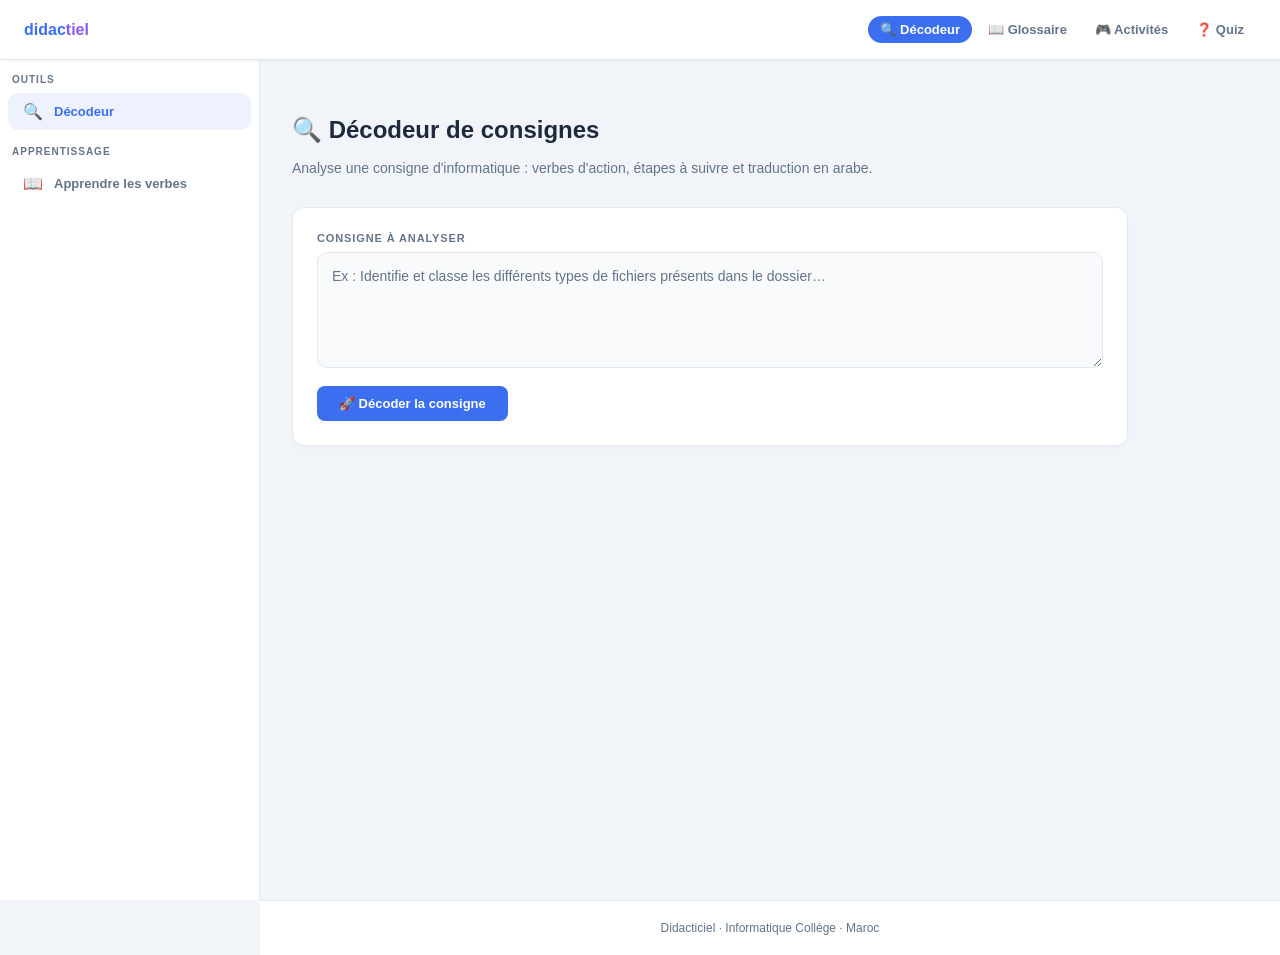
==== index.html @ 086b9a83 "fix" ====
<!DOCTYPE html>
<html lang="fr">
<head>
  <meta charset="UTF-8">
  <meta name="viewport" content="width=device-width, initial-scale=1.0">
  <title>Décodeur de consignes</title>
  <style>
    /* ── Variables & Reset ── */
    :root {
      --sidebar-w: 260px;
      --topbar-h: 60px;
      --surface: #ffffff;
      --surface2: #f8fafc;
      --border: #e2e8f0;
      --text: #1e293b;
      --muted: #64748b;
      --accent: #3b6ff0;
      --accent-light: #eef2ff;
      --accent-dark: #1d4ed8;
      --radius: 12px;
      --font: -apple-system, BlinkMacSystemFont, "Segoe UI", Roboto, Helvetica, Arial, sans-serif;
      --accent2: #8b5cf6;
      --font-ar: 'Segoe UI', Tahoma, Geneva, Verdana, sans-serif;
    }

    * { box-sizing: border-box; }
    
    body {
      margin: 0;
      font-family: var(--font);
      background-color: #f1f5f9;
      color: var(--text);
      overflow-x: hidden; 
    }

    /* ── TOP NAVBAR ─────────────────────────────── */
    .topbar {
      position: fixed;
      top: 0; left: 0; right: 0;
      height: var(--topbar-h);
      background: var(--surface);
      border-bottom: 1px solid var(--border);
      display: flex;
      align-items: center;
      padding: 0 24px;
      z-index: 110;
      box-shadow: 0 1px 2px 0 rgba(0, 0, 0, 0.05);
    }

    /* ── nav.js injected <nav> styles ── */
    nav:not(.sidebar) {
      display: flex;
      align-items: center;
      gap: 20px;
      width: 100%;
      height: 100%;
    }
    nav:not(.sidebar) .nav-brand {
      font-size: 16px;
      font-weight: 700;
      color: var(--accent);
      text-decoration: none;
    }
    nav:not(.sidebar) .nav-brand span {
      color: var(--accent2);
    }
    nav:not(.sidebar) .nav-links {
      display: flex;
      gap: 4px;
      margin-left: auto;
    }
    nav:not(.sidebar) .nav-links a {
      text-decoration: none;
      font-size: 13px;
      font-weight: 600;
      color: var(--muted);
      padding: 6px 12px;
      border-radius: 8px;
      transition: color .15s, background .15s;
    }
    nav:not(.sidebar) .nav-links a:hover {
      color: var(--accent);
      background: var(--accent-light);
    }
    nav:not(.sidebar) .nav-links a.active {
      color: #fff;
      background: var(--accent);
      border-radius: 20px;
    }

    /* ── SIDEBAR (LEFT) ─────────────────────────────── */
    .sidebar {
      width: var(--sidebar-w);
      background: var(--surface);
      border-right: 1px solid var(--border);
      display: flex;
      flex-direction: column;
      position: fixed;
      top: var(--topbar-h); 
      left: 0; 
      bottom: 0;
      z-index: 100;
      overflow-y: auto;
    }

    .sidebar-header {
      padding: 16px 20px 10px;
    }

    .nav-section {
      padding: 14px 12px 6px;
      font-size: 10px; font-weight: 700; color: var(--muted);
      text-transform: uppercase; letter-spacing: .1em;
    }
    .nav-item {
      display: flex; align-items: center; gap: 10px;
      padding: 9px 14px; margin: 2px 8px; border-radius: 10px;
      font-size: 13px; font-weight: 600; color: var(--muted);
      cursor: pointer; transition: background .15s, color .15s;
      border: none; background: none;
      width: calc(100% - 16px); text-align: left; font-family: var(--font);
    }
    .nav-item .ni-icon { font-size: 16px; width: 22px; text-align: center; flex-shrink: 0; }
    .nav-item:hover { background: var(--accent-light); color: var(--accent); }
    .nav-item.active { background: var(--accent-light); color: var(--accent); }
    .nav-item.active .ni-label { font-weight: 700; }

    /* verbe sub-items */
    .nav-verbes { overflow: hidden; transition: max-height .4s ease; max-height: 0; }
    .nav-verbes.open { max-height: 800px; }
    .nav-verbe-item {
      display: flex; align-items: center; gap: 8px;
      padding: 7px 14px 7px 46px; margin: 1px 8px; border-radius: 8px;
      font-size: 12px; color: var(--muted); cursor: pointer;
      transition: background .15s, color .15s;
      border: none; background: none;
      width: calc(100% - 16px); text-align: left; font-family: var(--font);
    }
    .nav-verbe-item:hover { background: var(--accent-light); color: var(--accent); }
    .nav-verbe-item.active { background: var(--accent-light); color: var(--accent); font-weight: 600; }

    /* hamburger */
    .hamburger {
      display: none; position: fixed; top: 14px; left: 14px; z-index: 200;
      background: var(--surface); border: 1px solid var(--border);
      border-radius: 8px; padding: 8px; cursor: pointer; flex-direction: column; gap: 4px;
    }
    .hamburger span { width: 18px; height: 2px; background: var(--text); border-radius: 2px; display: block; }

    @media(max-width: 768px){
      .topbar { padding-left: 70px; }
      .sidebar { transform: translateX(-100%); transition: transform .25s; top: var(--topbar-h); }
      .sidebar.open { transform: translateX(0); }
      .main-wrap { margin-left: 0 !important; padding: 20px 16px !important; max-width: 100% !important; margin-top: var(--topbar-h) !important; }
      .hamburger { display: flex; }
      nav:not(.sidebar) .nav-links { display: none; }
    }

    /* ── Page layout ── */
    main.main-wrap {
      margin-left: var(--sidebar-w);
      margin-top: var(--topbar-h);
      flex: 1;
      max-width: 900px;
      padding: 40px 32px;
      min-height: calc(100vh - var(--topbar-h));
    }

    /* ── Footer (injected by nav.js) ── */
    footer {
      margin-left: var(--sidebar-w);
      padding: 20px 32px;
      text-align: center;
      font-size: 12px;
      color: var(--muted);
      border-top: 1px solid var(--border);
      background: var(--surface);
    }
    @media(max-width: 768px){
      footer { margin-left: 0; }
    }

    /* ── Views ── */
    .view { display: none; }
    .view.active { display: block; animation: fadeUp .3s ease both; }
    @keyframes fadeUp { from { opacity:0; transform:translateY(10px); } to { opacity:1; transform:translateY(0); } }

    /* ── Page header ── */
    .page-header { margin-bottom: 28px; }
    .page-header h1 { font-size: 24px; font-weight: 700; margin-bottom: 6px; }

    h1 { font-size: 22px; font-weight: 700; margin-bottom: 6px; font-family: var(--font); }
    .subtitle { font-size: 14px; color: var(--muted); margin-bottom: 26px; font-family: var(--font); line-height: 1.5; }

    /* ── Shared card ── */
    .card {
      background: var(--surface);
      border: 1.5px solid var(--border);
      border-radius: var(--radius);
      padding: 24px;
      margin-bottom: 18px;
      box-shadow: 0 4px 6px -1px rgba(0,0,0,0.02);
    }

    label.lbl {
      display: block; font-size: 11px; font-weight: 700; color: var(--muted);
      text-transform: uppercase; letter-spacing: .08em; margin-bottom: 8px;
    }

    textarea {
      width: 100%; padding: 12px 14px; font-size: 14px;
      font-family: var(--font); border: 1.5px solid var(--border);
      border-radius: 10px; resize: vertical; background: var(--surface2);
      color: var(--text); outline: none; line-height: 1.6;
      transition: border-color .18s, box-shadow .18s;
    }
    textarea:focus {
      border-color: var(--accent);
      box-shadow: 0 0 0 3px rgba(59,111,240,.1);
      background: var(--surface);
    }
    textarea::placeholder { color: var(--muted); }

    .btn-row { display: flex; align-items: center; gap: 14px; margin-top: 14px; }

    button.primary {
      padding: 10px 22px; background: var(--accent); color: #fff;
      border: none; border-radius: 8px; font-size: 13px; font-weight: 700;
      cursor: pointer; display: flex; align-items: center; gap: 8px;
      font-family: var(--font);
      transition: background .18s, transform .12s;
    }
    button.primary:hover:not(:disabled) { background: var(--accent-dark); transform: translateY(-1px); }
    button.primary:disabled { background: var(--border); color: var(--muted); cursor: not-allowed; }

    .loading { display: none; align-items: center; gap: 8px; font-size: 13px; color: var(--muted); font-style: italic; }
    .spinner { width: 15px; height: 15px; border: 2px solid var(--border); border-top-color: var(--accent); border-radius: 50%; animation: spin .7s linear infinite; }
    @keyframes spin { to { transform: rotate(360deg); } }

    /* ── Result sections ── */
    .section {
      animation: fadeUp .3s ease both;
      background: var(--surface);
      border: 1.5px solid var(--border);
      border-radius: var(--radius);
      padding: 20px 24px;
      margin-bottom: 14px;
    }
    .section-header { display: flex; align-items: center; gap: 10px; margin-bottom: 14px; }
    .section-icon {
      width: 30px; height: 30px; border-radius: 8px;
      display: flex; align-items: center; justify-content: center;
      font-size: 15px; flex-shrink: 0;
    }
    .section h2 { font-size: 12px; font-weight: 700; text-transform: uppercase; letter-spacing: .08em; color: var(--muted); }

    .verbes-grid { display: flex; flex-wrap: wrap; gap: 10px; }
    .verbe-chip {
      background: var(--surface2); border: 1.5px solid var(--border);
      border-radius: 10px; padding: 10px 14px; font-size: 13px;
    }
    .verbe-chip strong { color: var(--accent); font-weight: 700; }
    .verbe-chip .ar { direction: rtl; font-family: var(--font-ar); font-size: 14px; color: var(--muted); margin-top: 4px; line-height: 1.9; }

    .checklist { list-style: none; display: flex; flex-direction: column; gap: 8px; padding: 0; }
    .checklist li { display: flex; align-items: flex-start; gap: 10px; font-size: 14px; line-height: 1.6; }
    .checklist input[type="checkbox"] { margin-top: 3px; width: 15px; height: 15px; accent-color: var(--accent); cursor: pointer; flex-shrink: 0; }

    .arabic-block {
      direction: rtl; text-align: right;
      font-size: 18px; color: var(--text); line-height: 2.1;
      background: linear-gradient(135deg, #f8f3ff 0%, #f0e8fe 100%);
      border: 1px solid #ddd6fe; border-radius: 10px; padding: 14px 16px;
    }
    .error-msg { background: #fff0f0; border: 1px solid #ffc0c0; border-radius: 10px; padding: 14px 18px; color: #c0392b; font-size: 14px; }

    /* ── LEARN VIEW ── */
    .learn-header { display: flex; align-items: center; gap: 16px; margin-bottom: 24px; }
    .learn-back {
      background: var(--surface); border: 1.5px solid var(--border); border-radius: 8px;
      padding: 6px 12px; font-size: 12px; font-weight: 600; color: var(--muted);
      cursor: pointer; font-family: var(--font); transition: all .15s;
    }
    .learn-back:hover { border-color: var(--accent); color: var(--accent); }

    /* verbe hero card */
    .verbe-hero {
      border-radius: var(--radius); padding: 28px 28px 22px;
      margin-bottom: 18px; color: #fff; position: relative; overflow: hidden;
    }
    .verbe-hero::before {
      content: attr(data-emoji);
      position: absolute; right: 20px; top: 50%; transform: translateY(-50%);
      font-size: 72px; opacity: .18; pointer-events: none;
    }
    .verbe-hero .vh-verb { font-size: 30px; font-weight: 700; letter-spacing: -.01em; }
    .verbe-hero .vh-def { font-size: 14px; opacity: .88; margin-top: 6px; max-width: 460px; line-height: 1.6; }
    .verbe-hero .vh-ar {
      margin-top: 12px; font-size: 20px;
      opacity: .92; direction: rtl; display: inline-block;
      background: rgba(255,255,255,.15); padding: 4px 12px; border-radius: 8px;
    }

    .anim-badge {
      display: inline-flex; align-items: center; gap: 6px;
      background: rgba(255,255,255,.2); border: 1px solid rgba(255,255,255,.35);
      border-radius: 20px; padding: 4px 10px; font-size: 11px;
      margin-top: 0; margin-bottom: 12px; font-weight: 600;
    }
    .anim-dot { width: 7px; height: 7px; border-radius: 50%; background: #fff; animation: blink 1s ease infinite; }
    @keyframes blink { 0%,100%{opacity:1;transform:scale(1)} 50%{opacity:.5;transform:scale(.7)} }

    /* example box */
    .example-box {
      background: linear-gradient(135deg, #d1fae5 0%, #ecfdf5 100%);
      border: 1px solid #a7f3d0; border-radius: 12px;
      padding: 16px 18px; margin-bottom: 16px;
    }
    .example-box .ex-label { font-size: 10px; font-weight: 700; color: #059669; text-transform: uppercase; letter-spacing:.07em; margin-bottom: 6px; }
    .example-box .ex-text { font-size: 14px; color: #064e3b; line-height: 1.7; }

    /* exercise card */
    .exercise-card {
      background: var(--surface); border: 1.5px solid var(--border);
      border-radius: var(--radius); padding: 22px 24px;
    }
    .ex-title { font-size: 10px; font-weight: 700; color: var(--muted); text-transform: uppercase; letter-spacing:.08em; margin-bottom: 4px; }
    .ex-question { font-size: 15px; font-weight: 600; margin-bottom: 16px; line-height: 1.5; }

    /* QCM */
    .qcm-options { display: flex; flex-direction: column; gap: 9px; }
    .qcm-option {
      display: flex; align-items: center; gap: 12px;
      padding: 11px 14px; border: 1.5px solid var(--border);
      border-radius: 10px; cursor: pointer; font-size: 14px;
      transition: border-color .15s, background .15s; user-select: none;
      background: var(--surface2);
    }
    .qcm-option:hover:not(.disabled) { border-color: var(--accent); background: var(--accent-light); }
    .qcm-option.selected { border-color: var(--accent); background: var(--accent-light); }
    .qcm-option.correct  { border-color: #059669; background: #d1fae5; color: #064e3b; }
    .qcm-option.wrong    { border-color: #dc2626; background: #fee2e2; color: #7f1d1d; text-decoration: line-through; }
    .qcm-option.disabled { cursor: default; }
    .qcm-option .opt-cb  { width:16px;height:16px;border:2px solid var(--border);border-radius:4px;flex-shrink:0;display:flex;align-items:center;justify-content:center;transition:all.15s; }
    .qcm-option.selected .opt-cb,
    .qcm-option.correct  .opt-cb { border-color: var(--accent); background: var(--accent); }
    .qcm-option.correct  .opt-cb { border-color:#059669;background:#059669; }
    .qcm-option.wrong    .opt-cb { border-color:#dc2626;background:#dc2626; }
    .opt-check { color:#fff;font-size:10px; }

    /* verbe list overview */
    .verbe-list-grid { display: grid; grid-template-columns: repeat(auto-fill, minmax(200px,1fr)); gap: 16px; }
    .verbe-list-card {
      background: var(--surface); border: 1.5px solid var(--border);
      border-radius: var(--radius); padding: 18px 16px; cursor: pointer;
      transition: transform .15s, box-shadow .15s, border-color .15s;
    }
    .verbe-list-card:hover { transform: translateY(-3px); box-shadow: 0 8px 28px rgba(59,111,240,.13); border-color: var(--accent); }
    .vlc-emoji { font-size: 26px; margin-bottom: 8px; }
    .vlc-verb  { font-size: 15px; font-weight: 700; margin-bottom: 4px; }
    .vlc-def   { font-size: 12px; color: var(--muted); line-height: 1.5; }
    .vlc-ar    { font-size: 15px; margin-top: 6px; direction: rtl; color: var(--accent2); }

    /* progress bar */
    .progress-wrap { margin-bottom: 24px; }
    .progress-label { font-size: 12px; color: var(--muted); margin-bottom: 6px; font-weight: 600; }
    .progress-bar { height: 6px; background: var(--border); border-radius: 3px; overflow: hidden; }
    .progress-fill { height: 100%; background: linear-gradient(90deg, var(--accent), #6b9aff); border-radius: 3px; transition: width .5s ease; }
  </style>
</head>
<body>

<!-- Mobile hamburger -->
<button class="hamburger" onclick="document.querySelector('.sidebar').classList.toggle('open')" aria-label="Menu">
  <span></span><span></span><span></span>
</button>

<!-- ═══ TOP NAVBAR ═══════════════════════════════════════════ -->
<header class="topbar">
  <!-- nav.js injects <nav> here automatically -->
</header>

<!-- ═══ SIDEBAR (LEFT) ═══════════════════════════════════════════ -->
<nav class="sidebar">
  <div class="nav-section">Outils</div>
  <button class="nav-item active" id="nav-decoder" onclick="showView('decoder')">
    <span class="ni-icon">🔍</span>
    <span class="ni-label">Décodeur</span>
  </button>

  <div class="nav-section">Apprentissage</div>
  <button class="nav-item" id="nav-learn" onclick="toggleLearnMenu()">
    <span class="ni-icon">📖</span>
    <span class="ni-label">Apprendre les verbes</span>
  </button>
  <div class="nav-verbes" id="nav-verbes">
    <!-- populated by JS -->
  </div>
</nav>

<!-- ═══ MAIN CONTENT ══════════════════════════════════════════════ -->
<main class="main-wrap">

  <!-- ── VIEW : Décodeur ─────────────────────────────── -->
  <div class="view active" id="view-decoder">
    <div class="page-header">
      <h1>🔍 Décodeur de consignes</h1>
      <p class="subtitle">Analyse une consigne d'informatique : verbes d'action, étapes à suivre et traduction en arabe.</p>
    </div>

    <div class="card">
      <label class="lbl" for="consigne">Consigne à analyser</label>
      <textarea id="consigne" rows="4" placeholder="Ex : Identifie et classe les différents types de fichiers présents dans le dossier…"></textarea>
      <div class="btn-row">
        <button class="primary" onclick="decoder()" id="btn">🚀 Décoder la consigne</button>
        <div class="loading" id="loading">
          <div class="spinner"></div>
          Analyse en cours…
        </div>
      </div>
    </div>

    <div id="result"></div>
  </div>

  <!-- ── VIEW : Liste des verbes ─────────────────────── -->
  <div class="view" id="view-learn-list">
    <div class="page-header">
      <h1>📖 Apprendre les verbes</h1>
      <p class="subtitle">Clique sur un verbe pour voir sa définition, un exemple et un exercice interactif.</p>
    </div>
    <div class="verbe-list-grid" id="verbe-list-grid">
      <!-- populated by JS -->
    </div>
  </div>

  <!-- ── VIEW : Détail d'un verbe ────────────────────── -->
  <div class="view" id="view-verbe-detail">
    <div class="learn-header">
      <button class="learn-back" onclick="showView('learn-list')">← Retour</button>
      <div id="vd-breadcrumb" style="font-size:13px;color:var(--muted)"></div>
    </div>

    <!-- hero -->
    <div class="verbe-hero card" id="vd-hero"></div>

    <!-- progress -->
    <div class="progress-wrap">
      <div class="progress-label" id="vd-progress-label"></div>
      <div class="progress-bar"><div class="progress-fill" id="vd-progress-fill"></div></div>
    </div>

    <!-- example -->
    <div class="example-box">
      <div class="ex-label">Exemple de consigne</div>
      <div class="ex-text" id="vd-exemple"></div>
    </div>

    <!-- exercise -->
    <div class="exercise-card">
      <div class="ex-title">Exercice interactif</div>
      <div class="ex-question" id="vd-ex-question"></div>
      <div id="vd-ex-body"></div>
      <div class="feedback-row">
        <button class="primary" id="vd-check-btn" onclick="checkExercise()">Vérifier</button>
        <button class="btn-row" id="vd-retry-btn" onclick="retryExercise()" style="display:none; background:none; border:1px solid var(--border); color:var(--text);">Réessayer</button>
        <div class="feedback-msg" id="vd-feedback"></div>
      </div>
      <div class="explication-box" id="vd-explication"></div>
    </div>
  </div>

</main>

<script>
/* ── Data ─────────────────────────────────────────────── */
window.VERBES_DATA = [
  {
    id: 'identifier', verbe: 'Identifier', emoji: '🔍', couleur: '#3b82f6',
    definition: 'Reconnaître et nommer un élément, une caractéristique ou un problème.',
    traduction: 'تحديد',
    exemple: 'Identifie les composants de l\'ordinateur sur le schéma.',
    exercice: {
      type: 'qcm', question: 'Que signifie "Identifier" dans une consigne ?',
      choix: [
        { texte: 'Créer un nouvel objet', correct: false },
        { texte: 'Reconnaître et nommer un élément existant', correct: true },
        { texte: 'Effacer une erreur', correct: false }
      ],
      explication: 'Identifier implique de repérer quelque chose qui existe déjà.'
    }
  },
  {
    id: 'classer', verbe: 'Classer', emoji: '🗂️', couleur: '#10b981',
    definition: 'Mettre en ordre des objets ou des informations selon des critères précis.',
    traduction: 'تصنيف',
    exemple: 'Classe les fichiers par date de modification.',
    exercice: {
      type: 'qcm', question: 'Quelle action correspond à "Classer" ?',
      choix: [
        { texte: 'Mettre en ordre selon des critères', correct: true },
        { texte: 'Supprimer les documents inutiles', correct: false },
        { texte: 'Lire un document', correct: false }
      ],
      explication: 'Classer signifie organiser, ranger selon un ordre logique.'
    }
  },
  {
    id: 'creer', verbe: 'Créer', emoji: '✨', couleur: '#f59e0b',
    definition: 'Donner naissance à quelque chose de nouveau qui n\'existait pas.',
    traduction: 'إنشاء',
    exemple: 'Crée un nouveau dossier nommé "Images".',
    exercice: {
      type: 'qcm', question: 'Si on te demande de "Créer" un fichier, tu dois :',
      choix: [
        { texte: 'Ouvrir un fichier existant', correct: false },
        { texte: 'Fabriquer un nouveau fichier', correct: true },
        { texte: 'Déplacer le fichier', correct: false }
      ],
      explication: 'Créer implique l\'apparition d\'un nouvel élément.'
    }
  }
];

/* ── Navigation ──────────────────────────────────────── */
function showView(id) {
  document.querySelectorAll('.view').forEach(v => v.classList.remove('active'));
  document.getElementById('view-' + id).classList.add('active');
  
  document.querySelectorAll('.nav-item').forEach(n => n.classList.remove('active'));
  if (id === 'decoder') document.getElementById('nav-decoder').classList.add('active');
  if (id.startsWith('learn') || id.startsWith('verbe')) document.getElementById('nav-learn').classList.add('active');
  
  document.querySelector('.sidebar').classList.remove('open');
}

function toggleLearnMenu() {
  const sub = document.getElementById('nav-verbes');
  sub.classList.toggle('open');
  if (!document.getElementById('view-learn-list').classList.contains('active') && !document.getElementById('view-verbe-detail').classList.contains('active')) {
    showView('learn-list');
  }
}

/* ── Build Sidebar & Grid ─────────────────────────────── */
function buildVerbeNav() {
  const container = document.getElementById('nav-verbes');
  const grid = document.getElementById('verbe-list-grid');
  container.innerHTML = '';
  grid.innerHTML = '';

  window.VERBES_DATA.forEach(v => {
    // Sidebar Item
    const btn = document.createElement('button');
    btn.className = 'nav-verbe-item';
    btn.id = 'nav-verbe-' + v.id;
    btn.innerHTML = `<span>${v.emoji}</span><span>${v.verbe}</span>`;
    btn.onclick = () => openVerbe(v.id);
    container.appendChild(btn);

    // Main Grid Item
    const card = document.createElement('div');
    card.className = 'verbe-list-card';
    card.innerHTML = `
      <div class="vlc-emoji">${v.emoji}</div>
      <div class="vlc-verb">${v.verbe}</div>
      <div class="vlc-def">${v.definition}</div>
      <div class="vlc-ar">${v.traduction}</div>`;
    card.onclick = () => openVerbe(v.id);
    grid.appendChild(card);
  });
}

/* ── Open Verbe Detail ─────────────────────────────────── */
let currentVerbe = null;

function openVerbe(id) {
  currentVerbe = window.VERBES_DATA.find(v => v.id === id);
  if (!currentVerbe) return;
  const v = currentVerbe;

  document.getElementById('vd-breadcrumb').textContent = `Verbes › ${v.verbe}`;

  const hero = document.getElementById('vd-hero');
  hero.setAttribute('data-emoji', v.emoji);
  hero.style.background = `linear-gradient(135deg, ${v.couleur}dd, ${v.couleur}99)`;
  hero.innerHTML = `
    <div class="anim-badge"><div class="anim-dot"></div> Découverte</div>
    <div class="vh-verb">${v.emoji} ${v.verbe}</div>
    <div class="vh-def">${v.definition}</div>
    <div class="vh-ar">${v.traduction}</div>`;

  document.getElementById('vd-exemple').textContent = v.exemple;
  document.getElementById('vd-ex-question').textContent = v.exercice.question;
  
  renderExercise(v.exercice);
  resetFeedback();
  
  document.querySelectorAll('.nav-verbe-item').forEach(b => b.classList.remove('active'));
  const nb = document.getElementById('nav-verbe-' + id);
  if (nb) nb.classList.add('active');
  
  document.getElementById('nav-verbes').classList.add('open');
  showView('verbe-detail');
}

/* ── Exercise Renderer ───────────────────────────────── */
function renderExercise(ex) {
  const body = document.getElementById('vd-ex-body');
  body.innerHTML = '';
  document.getElementById('vd-check-btn').disabled = false;
  document.getElementById('vd-check-btn').style.display = '';
  document.getElementById('vd-retry-btn').style.display = 'none';

  if (ex.type === 'qcm') {
    const wrap = document.createElement('div');
    wrap.className = 'qcm-options';
    ex.choix.forEach((c, i) => {
      const opt = document.createElement('div');
      opt.className = 'qcm-option';
      opt.dataset.index = i;
      opt.innerHTML = `<div class="opt-cb"><span class="opt-check">✓</span></div><span>${c.texte}</span>`;
      opt.onclick = () => {
        wrap.querySelectorAll('.qcm-option').forEach(o => o.classList.remove('selected'));
        opt.classList.add('selected');
      };
      wrap.appendChild(opt);
    });
    body.appendChild(wrap);
  }
}

function checkExercise() {
  const v = currentVerbe;
  const ex = v.exercice;
  let correct = false;

  if (ex.type === 'qcm') {
    const selected = document.querySelector('.qcm-option.selected');
    if (!selected) return alert("Choisis une réponse !");
    const idx = +selected.dataset.index;
    correct = ex.choix[idx].correct;

    document.querySelectorAll('.qcm-option').forEach(o => {
      o.classList.add('disabled');
      const i = +o.dataset.index;
      if (ex.choix[i].correct) o.classList.add('correct');
      else if (o.classList.contains('selected')) o.classList.add('wrong');
    });
  }

  showFeedback(correct, ex.explication);
  document.getElementById('vd-check-btn').style.display = 'none';
  document.getElementById('vd-retry-btn').style.display = '';
}

function showFeedback(correct, explication) {
  const fb = document.getElementById('vd-feedback');
  fb.style.display = 'block';
  fb.style.padding = '10px';
  fb.style.borderRadius = '8px';
  fb.style.marginTop = '10px';
  
  if(correct) {
    fb.style.background = '#d1fae5';
    fb.style.color = '#065f46';
    fb.textContent = '✅ Bravo ! Bonne réponse.';
  } else {
    fb.style.background = '#fee2e2';
    fb.style.color = '#991b1b';
    fb.textContent = '❌ Pas tout à fait.'; 
  }
}

function resetFeedback() {
  const fb = document.getElementById('vd-feedback');
  fb.style.display = 'none';
  fb.textContent = '';
}

function retryExercise() {
  resetFeedback();
  renderExercise(currentVerbe.exercice);
}

/* ── Décodeur (Groq API) ───────────────────────────── */
async function decoder() {
  const consigne = document.getElementById("consigne").value.trim();
  if (!consigne) { alert("Écris d'abord une consigne !"); return; }
  
  const btn = document.getElementById("btn");
  const loading = document.getElementById("loading");
  btn.disabled = true; 
  loading.style.display = "flex";
  document.getElementById("result").innerHTML = "";

  try {
    const response = await fetch("/api/decode", {
      method: "POST",
      headers: { "Content-Type": "application/json" },
      body: JSON.stringify({ consigne })
    });

    if (!response.ok) {
      const err = await response.json();
      throw new Error(err.error?.message || `Erreur HTTP ${response.status}`);
    }

    const data = await response.json();
    const raw = data.choices[0].message.content.trim();

    // Plus besoin de Regex complexes pour enlever le markdown, 
// mais on garde le parse pour vérifier :
let parsed;
try {
  parsed = JSON.parse(raw);
} catch (e) {
  // Si erreur ici, c'est que l'IA a planté (rare avec le JSON mode)
  throw new Error("Impossible de lire la réponse de l'IA");
}

afficherResultat(parsed);

  } catch (err) {
    document.getElementById("result").innerHTML = `<div class="error-msg">❌ Erreur : ${err.message}</div>`;
  }

  btn.disabled = false; 
  loading.style.display = "none";
}

function afficherResultat(data) {
  const verbesHTML = data.verbes.map(v => `
    <div class="verbe-chip">
      <strong>${v.verbe}</strong> — ${v.explication}
      <div class="ar">${v.traduction_ar}</div>
    </div>`).join("");
    
  const stepsHTML = data.checklist.map((e, i) =>
    `<li><input type="checkbox" id="step${i}"><label for="step${i}">${e}</label></li>`
  ).join("");
  
  document.getElementById("result").innerHTML = `
    <div class="section" style="animation-delay:.05s">
      <div class="section-header"><div class="section-icon" style="background:#fef3c7">🔑</div><h2>Verbes d'action</h2></div>
      <div class="verbes-grid">${verbesHTML}</div>
    </div>
    <div class="section" style="animation-delay:.12s">
      <div class="section-header"><div class="section-icon" style="background:#d1fae5">✅</div><h2>Étapes à suivre</h2></div>
      <ul class="checklist">${stepsHTML}</ul>
    </div>
    <div class="section" style="animation-delay:.19s">
      <div class="section-header"><div class="section-icon" style="background:#ede9fe">🌐</div><h2>Traduction en arabe</h2></div>
      <p class="arabic-block">${data.traduction}</p>
    </div>`;
}

/* ── Init ─────────────────────────────────────────────── */
document.addEventListener('DOMContentLoaded', () => {
  buildVerbeNav();
});
</script>

<!-- ── nav.js integration: set active page then load the script ── -->
<script>window.NAV_ACTIVE = "index";</script>
<script src="nav.js"></script>

<!-- ── Move injected <nav> into the topbar after nav.js runs ── -->
<script>
document.addEventListener('DOMContentLoaded', function() {
  const injectedNav = document.body.querySelector('nav:not(.sidebar)');
  const topbar = document.querySelector('.topbar');
  if (injectedNav && topbar) {
    topbar.appendChild(injectedNav);
  }
});
</script>

</body>
</html>
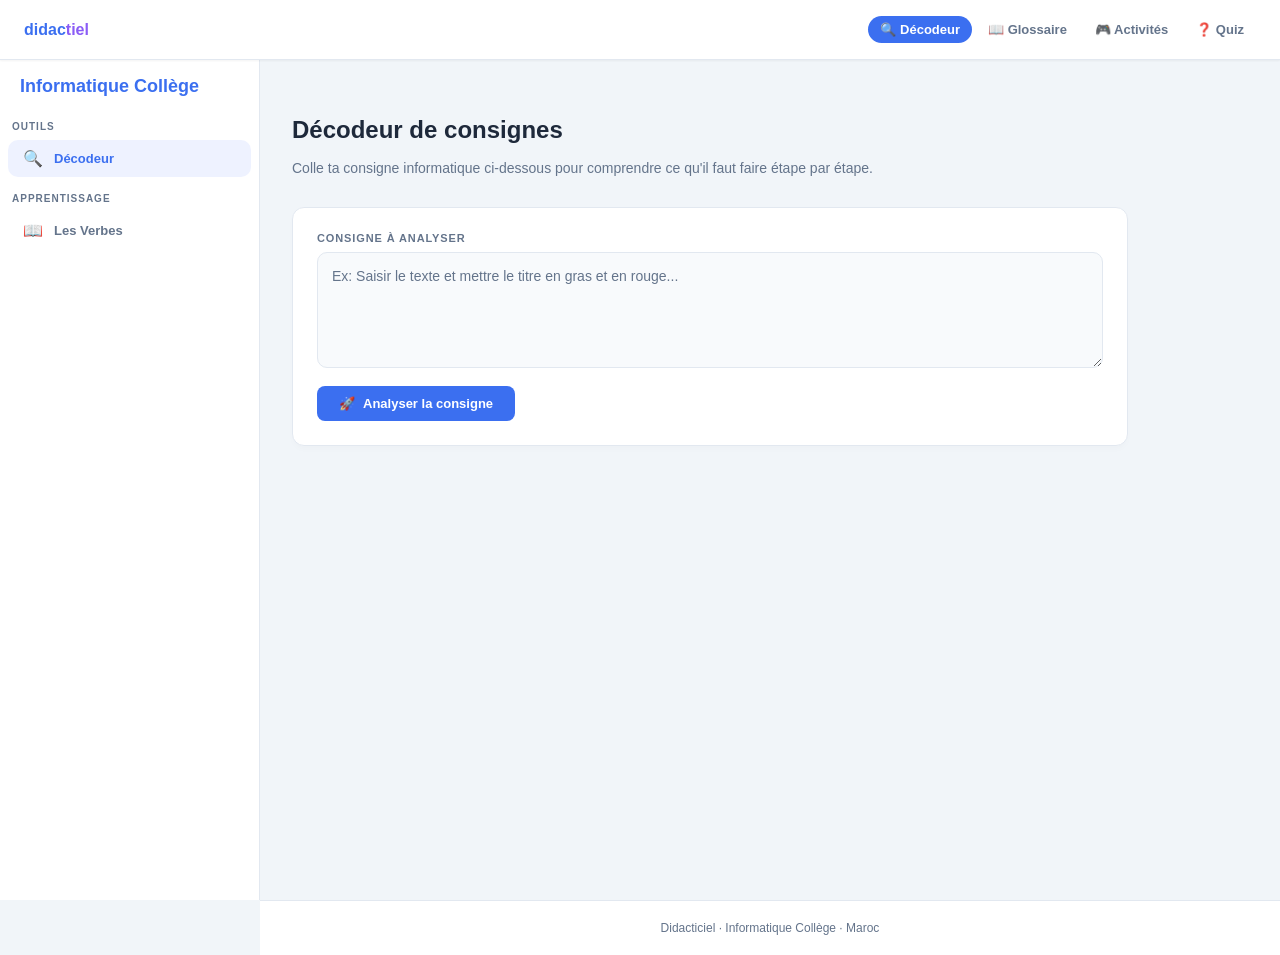
==== commit 3bfe18ce: "fixing decode" ====
--- a/index.html
+++ b/index.html
@@ -260,6 +260,7 @@
       border-radius: 10px; padding: 10px 14px; font-size: 13px;
     }
     .verbe-chip strong { color: var(--accent); font-weight: 700; }
+    .verbe-chip .action { font-size: 12px; color: var(--text); margin-top: 4px; font-style: italic; }
     .verbe-chip .ar { direction: rtl; font-family: var(--font-ar); font-size: 14px; color: var(--muted); margin-top: 4px; line-height: 1.9; }
 
     .checklist { list-style: none; display: flex; flex-direction: column; gap: 8px; padding: 0; }
@@ -272,231 +273,133 @@
       background: linear-gradient(135deg, #f8f3ff 0%, #f0e8fe 100%);
       border: 1px solid #ddd6fe; border-radius: 10px; padding: 14px 16px;
     }
+    .tip-block {
+      background: #fff9db; border: 1px solid #fab005; border-radius: 10px; padding: 14px 16px; font-size: 14px; color: #856404;
+    }
     .error-msg { background: #fff0f0; border: 1px solid #ffc0c0; border-radius: 10px; padding: 14px 18px; color: #c0392b; font-size: 14px; }
 
-    /* ── LEARN VIEW ── */
-    .learn-header { display: flex; align-items: center; gap: 16px; margin-bottom: 24px; }
-    .learn-back {
-      background: var(--surface); border: 1.5px solid var(--border); border-radius: 8px;
-      padding: 6px 12px; font-size: 12px; font-weight: 600; color: var(--muted);
-      cursor: pointer; font-family: var(--font); transition: all .15s;
-    }
-    .learn-back:hover { border-color: var(--accent); color: var(--accent); }
-
-    /* verbe hero card */
-    .verbe-hero {
-      border-radius: var(--radius); padding: 28px 28px 22px;
-      margin-bottom: 18px; color: #fff; position: relative; overflow: hidden;
-    }
-    .verbe-hero::before {
-      content: attr(data-emoji);
-      position: absolute; right: 20px; top: 50%; transform: translateY(-50%);
-      font-size: 72px; opacity: .18; pointer-events: none;
-    }
-    .verbe-hero .vh-verb { font-size: 30px; font-weight: 700; letter-spacing: -.01em; }
-    .verbe-hero .vh-def { font-size: 14px; opacity: .88; margin-top: 6px; max-width: 460px; line-height: 1.6; }
-    .verbe-hero .vh-ar {
-      margin-top: 12px; font-size: 20px;
-      opacity: .92; direction: rtl; display: inline-block;
-      background: rgba(255,255,255,.15); padding: 4px 12px; border-radius: 8px;
-    }
-
-    .anim-badge {
-      display: inline-flex; align-items: center; gap: 6px;
-      background: rgba(255,255,255,.2); border: 1px solid rgba(255,255,255,.35);
-      border-radius: 20px; padding: 4px 10px; font-size: 11px;
-      margin-top: 0; margin-bottom: 12px; font-weight: 600;
-    }
-    .anim-dot { width: 7px; height: 7px; border-radius: 50%; background: #fff; animation: blink 1s ease infinite; }
-    @keyframes blink { 0%,100%{opacity:1;transform:scale(1)} 50%{opacity:.5;transform:scale(.7)} }
-
-    /* example box */
-    .example-box {
-      background: linear-gradient(135deg, #d1fae5 0%, #ecfdf5 100%);
-      border: 1px solid #a7f3d0; border-radius: 12px;
-      padding: 16px 18px; margin-bottom: 16px;
-    }
-    .example-box .ex-label { font-size: 10px; font-weight: 700; color: #059669; text-transform: uppercase; letter-spacing:.07em; margin-bottom: 6px; }
-    .example-box .ex-text { font-size: 14px; color: #064e3b; line-height: 1.7; }
-
-    /* exercise card */
-    .exercise-card {
-      background: var(--surface); border: 1.5px solid var(--border);
-      border-radius: var(--radius); padding: 22px 24px;
-    }
-    .ex-title { font-size: 10px; font-weight: 700; color: var(--muted); text-transform: uppercase; letter-spacing:.08em; margin-bottom: 4px; }
-    .ex-question { font-size: 15px; font-weight: 600; margin-bottom: 16px; line-height: 1.5; }
-
-    /* QCM */
-    .qcm-options { display: flex; flex-direction: column; gap: 9px; }
-    .qcm-option {
-      display: flex; align-items: center; gap: 12px;
-      padding: 11px 14px; border: 1.5px solid var(--border);
-      border-radius: 10px; cursor: pointer; font-size: 14px;
-      transition: border-color .15s, background .15s; user-select: none;
-      background: var(--surface2);
-    }
-    .qcm-option:hover:not(.disabled) { border-color: var(--accent); background: var(--accent-light); }
-    .qcm-option.selected { border-color: var(--accent); background: var(--accent-light); }
-    .qcm-option.correct  { border-color: #059669; background: #d1fae5; color: #064e3b; }
-    .qcm-option.wrong    { border-color: #dc2626; background: #fee2e2; color: #7f1d1d; text-decoration: line-through; }
-    .qcm-option.disabled { cursor: default; }
-    .qcm-option .opt-cb  { width:16px;height:16px;border:2px solid var(--border);border-radius:4px;flex-shrink:0;display:flex;align-items:center;justify-content:center;transition:all.15s; }
-    .qcm-option.selected .opt-cb,
-    .qcm-option.correct  .opt-cb { border-color: var(--accent); background: var(--accent); }
-    .qcm-option.correct  .opt-cb { border-color:#059669;background:#059669; }
-    .qcm-option.wrong    .opt-cb { border-color:#dc2626;background:#dc2626; }
-    .opt-check { color:#fff;font-size:10px; }
-
-    /* verbe list overview */
-    .verbe-list-grid { display: grid; grid-template-columns: repeat(auto-fill, minmax(200px,1fr)); gap: 16px; }
-    .verbe-list-card {
-      background: var(--surface); border: 1.5px solid var(--border);
-      border-radius: var(--radius); padding: 18px 16px; cursor: pointer;
-      transition: transform .15s, box-shadow .15s, border-color .15s;
-    }
-    .verbe-list-card:hover { transform: translateY(-3px); box-shadow: 0 8px 28px rgba(59,111,240,.13); border-color: var(--accent); }
-    .vlc-emoji { font-size: 26px; margin-bottom: 8px; }
-    .vlc-verb  { font-size: 15px; font-weight: 700; margin-bottom: 4px; }
-    .vlc-def   { font-size: 12px; color: var(--muted); line-height: 1.5; }
-    .vlc-ar    { font-size: 15px; margin-top: 6px; direction: rtl; color: var(--accent2); }
-
-    /* progress bar */
-    .progress-wrap { margin-bottom: 24px; }
-    .progress-label { font-size: 12px; color: var(--muted); margin-bottom: 6px; font-weight: 600; }
-    .progress-bar { height: 6px; background: var(--border); border-radius: 3px; overflow: hidden; }
-    .progress-fill { height: 100%; background: linear-gradient(90deg, var(--accent), #6b9aff); border-radius: 3px; transition: width .5s ease; }
+    /* ── Sidebar Nav ── */
+    .sidebar-nav { flex: 1; }
+
   </style>
 </head>
 <body>
 
-<!-- Mobile hamburger -->
-<button class="hamburger" onclick="document.querySelector('.sidebar').classList.toggle('open')" aria-label="Menu">
-  <span></span><span></span><span></span>
-</button>
-
-<!-- ═══ TOP NAVBAR ═══════════════════════════════════════════ -->
-<header class="topbar">
-  <!-- nav.js injects <nav> here automatically -->
-</header>
-
-<!-- ═══ SIDEBAR (LEFT) ═══════════════════════════════════════════ -->
-<nav class="sidebar">
-  <div class="nav-section">Outils</div>
-  <button class="nav-item active" id="nav-decoder" onclick="showView('decoder')">
-    <span class="ni-icon">🔍</span>
-    <span class="ni-label">Décodeur</span>
-  </button>
-
-  <div class="nav-section">Apprentissage</div>
-  <button class="nav-item" id="nav-learn" onclick="toggleLearnMenu()">
-    <span class="ni-icon">📖</span>
-    <span class="ni-label">Apprendre les verbes</span>
-  </button>
-  <div class="nav-verbes" id="nav-verbes">
-    <!-- populated by JS -->
+  <div class="hamburger" onclick="document.querySelector('.sidebar').classList.toggle('open')">
+    <span></span><span></span><span></span>
   </div>
-</nav>
-
-<!-- ═══ MAIN CONTENT ══════════════════════════════════════════════ -->
-<main class="main-wrap">
-
-  <!-- ── VIEW : Décodeur ─────────────────────────────── -->
-  <div class="view active" id="view-decoder">
-    <div class="page-header">
-      <h1>🔍 Décodeur de consignes</h1>
-      <p class="subtitle">Analyse une consigne d'informatique : verbes d'action, étapes à suivre et traduction en arabe.</p>
+
+  <div class="topbar">
+    <!-- nav.js will inject links here -->
+  </div>
+
+  <aside class="sidebar">
+    <div class="sidebar-header">
+      <div style="font-size: 18px; font-weight: 800; color: var(--accent)">Informatique <span>Collège</span></div>
     </div>
-
-    <div class="card">
-      <label class="lbl" for="consigne">Consigne à analyser</label>
-      <textarea id="consigne" rows="4" placeholder="Ex : Identifie et classe les différents types de fichiers présents dans le dossier…"></textarea>
-      <div class="btn-row">
-        <button class="primary" onclick="decoder()" id="btn">🚀 Décoder la consigne</button>
-        <div class="loading" id="loading">
-          <div class="spinner"></div>
-          Analyse en cours…
+    
+    <div class="sidebar-nav">
+      <div class="nav-section">Outils</div>
+      <button class="nav-item active" id="nav-decoder" onclick="showView('decoder')">
+        <span class="ni-icon">🔍</span><span class="ni-label">Décodeur</span>
+      </button>
+
+      <div class="nav-section">Apprentissage</div>
+      <button class="nav-item" id="nav-learn" onclick="toggleLearnMenu()">
+        <span class="ni-icon">📖</span><span class="ni-label">Les Verbes</span>
+      </button>
+      <div class="nav-verbes" id="nav-verbes">
+        <!-- Injected via JS -->
+      </div>
+    </div>
+  </aside>
+
+  <main class="main-wrap">
+    
+    <!-- VIEW: DECODER -->
+    <div id="view-decoder" class="view active">
+      <div class="page-header">
+        <h1>Décodeur de consignes</h1>
+        <p class="subtitle">Colle ta consigne informatique ci-dessous pour comprendre ce qu'il faut faire étape par étape.</p>
+      </div>
+
+      <div class="card">
+        <label class="lbl">Consigne à analyser</label>
+        <textarea id="consigne" rows="4" placeholder="Ex: Saisir le texte et mettre le titre en gras et en rouge..."></textarea>
+        
+        <div class="btn-row">
+          <button id="btn" class="primary" onclick="decoder()">
+            <span>🚀</span> Analyser la consigne
+          </button>
+          <div id="loading" class="loading">
+            <div class="spinner"></div> Analyse en cours...
+          </div>
+        </div>
+      </div>
+
+      <div id="result"></div>
+    </div>
+
+    <!-- VIEW: LEARN LIST -->
+    <div id="view-learn-list" class="view">
+      <h1>Dictionnaire des verbes</h1>
+      <p class="subtitle">Apprends la signification des verbes d'action utilisés en informatique.</p>
+      <div id="verbe-list-grid" class="verbe-list-grid" style="display: grid; grid-template-columns: repeat(auto-fill, minmax(200px, 1fr)); gap: 16px;">
+        <!-- Injected via JS -->
+      </div>
+    </div>
+
+    <!-- VIEW: VERBE DETAIL -->
+    <div id="view-verbe-detail" class="view">
+      <div id="vd-breadcrumb" style="font-size: 12px; color: var(--muted); margin-bottom: 12px;"></div>
+      <div id="vd-hero" class="card" style="color: #fff; padding: 32px; position: relative; overflow: hidden;">
+        <!-- Injected via JS -->
+      </div>
+      
+      <div class="section">
+        <div class="section-header"><h2>Exemple</h2></div>
+        <p id="vd-exemple" style="font-style: italic; color: var(--muted);"></p>
+      </div>
+
+      <div class="section">
+        <div class="section-header"><h2>Petit Test</h2></div>
+        <p id="vd-ex-question" style="font-weight: 600; margin-bottom: 16px;"></p>
+        <div id="vd-ex-body"></div>
+        <div id="vd-feedback" style="display: none;"></div>
+        <div class="btn-row">
+          <button id="vd-check-btn" class="primary" onclick="checkExercise()">Vérifier</button>
+          <button id="vd-retry-btn" class="primary" style="display: none; background: var(--muted);" onclick="retryExercise()">Réessayer</button>
         </div>
       </div>
     </div>
 
-    <div id="result"></div>
-  </div>
-
-  <!-- ── VIEW : Liste des verbes ─────────────────────── -->
-  <div class="view" id="view-learn-list">
-    <div class="page-header">
-      <h1>📖 Apprendre les verbes</h1>
-      <p class="subtitle">Clique sur un verbe pour voir sa définition, un exemple et un exercice interactif.</p>
-    </div>
-    <div class="verbe-list-grid" id="verbe-list-grid">
-      <!-- populated by JS -->
-    </div>
-  </div>
-
-  <!-- ── VIEW : Détail d'un verbe ────────────────────── -->
-  <div class="view" id="view-verbe-detail">
-    <div class="learn-header">
-      <button class="learn-back" onclick="showView('learn-list')">← Retour</button>
-      <div id="vd-breadcrumb" style="font-size:13px;color:var(--muted)"></div>
-    </div>
-
-    <!-- hero -->
-    <div class="verbe-hero card" id="vd-hero"></div>
-
-    <!-- progress -->
-    <div class="progress-wrap">
-      <div class="progress-label" id="vd-progress-label"></div>
-      <div class="progress-bar"><div class="progress-fill" id="vd-progress-fill"></div></div>
-    </div>
-
-    <!-- example -->
-    <div class="example-box">
-      <div class="ex-label">Exemple de consigne</div>
-      <div class="ex-text" id="vd-exemple"></div>
-    </div>
-
-    <!-- exercise -->
-    <div class="exercise-card">
-      <div class="ex-title">Exercice interactif</div>
-      <div class="ex-question" id="vd-ex-question"></div>
-      <div id="vd-ex-body"></div>
-      <div class="feedback-row">
-        <button class="primary" id="vd-check-btn" onclick="checkExercise()">Vérifier</button>
-        <button class="btn-row" id="vd-retry-btn" onclick="retryExercise()" style="display:none; background:none; border:1px solid var(--border); color:var(--text);">Réessayer</button>
-        <div class="feedback-msg" id="vd-feedback"></div>
-      </div>
-      <div class="explication-box" id="vd-explication"></div>
-    </div>
-  </div>
-
-</main>
-
-<script>
-/* ── Data ─────────────────────────────────────────────── */
+  </main>
+
+  <script>
+/* ── Données des verbes ──────────────────────────────── */
 window.VERBES_DATA = [
   {
-    id: 'identifier', verbe: 'Identifier', emoji: '🔍', couleur: '#3b82f6',
-    definition: 'Reconnaître et nommer un élément, une caractéristique ou un problème.',
-    traduction: 'تحديد',
-    exemple: 'Identifie les composants de l\'ordinateur sur le schéma.',
+    id: 'saisir', verbe: 'Saisir', emoji: '⌨️', couleur: '#3b82f6',
+    definition: 'Écrire du texte ou des nombres à l\'aide du clavier.',
+    traduction: 'كتابة / إدخال',
+    exemple: 'Saisis ton nom et ton prénom dans le formulaire.',
     exercice: {
-      type: 'qcm', question: 'Que signifie "Identifier" dans une consigne ?',
+      type: 'qcm', question: 'Quel outil utilises-tu pour "Saisir" ?',
       choix: [
-        { texte: 'Créer un nouvel objet', correct: false },
-        { texte: 'Reconnaître et nommer un élément existant', correct: true },
-        { texte: 'Effacer une erreur', correct: false }
+        { texte: 'La souris', correct: false },
+        { texte: 'Le clavier', correct: true },
+        { texte: 'L\'imprimante', correct: false }
       ],
-      explication: 'Identifier implique de repérer quelque chose qui existe déjà.'
+      explication: 'Saisir signifie entrer des données via le clavier.'
     }
   },
   {
-    id: 'classer', verbe: 'Classer', emoji: '🗂️', couleur: '#10b981',
-    definition: 'Mettre en ordre des objets ou des informations selon des critères précis.',
+    id: 'classer', verbe: 'Classer', emoji: '📁', couleur: '#10b981',
+    definition: 'Ranger des fichiers ou des dossiers dans un ordre précis.',
     traduction: 'تصنيف',
-    exemple: 'Classe les fichiers par date de modification.',
+    exemple: 'Classe ces fichiers par ordre alphabétique.',
     exercice: {
-      type: 'qcm', question: 'Quelle action correspond à "Classer" ?',
+      type: 'qcm', question: 'Classer des fichiers permet de :',
       choix: [
         { texte: 'Mettre en ordre selon des critères', correct: true },
         { texte: 'Supprimer les documents inutiles', correct: false },
@@ -546,6 +449,7 @@
 function buildVerbeNav() {
   const container = document.getElementById('nav-verbes');
   const grid = document.getElementById('verbe-list-grid');
+  if (!container || !grid) return;
   container.innerHTML = '';
   grid.innerHTML = '';
 
@@ -560,12 +464,13 @@
 
     // Main Grid Item
     const card = document.createElement('div');
-    card.className = 'verbe-list-card';
+    card.className = 'card';
+    card.style.cursor = 'pointer';
     card.innerHTML = `
-      <div class="vlc-emoji">${v.emoji}</div>
-      <div class="vlc-verb">${v.verbe}</div>
-      <div class="vlc-def">${v.definition}</div>
-      <div class="vlc-ar">${v.traduction}</div>`;
+      <div style="font-size: 24px; margin-bottom: 8px;">${v.emoji}</div>
+      <div style="font-weight: 700; color: var(--accent);">${v.verbe}</div>
+      <div style="font-size: 12px; color: var(--muted); margin: 4px 0;">${v.definition}</div>
+      <div style="direction: rtl; font-family: var(--font-ar); color: var(--muted);">${v.traduction}</div>`;
     card.onclick = () => openVerbe(v.id);
     grid.appendChild(card);
   });
@@ -582,13 +487,12 @@
   document.getElementById('vd-breadcrumb').textContent = `Verbes › ${v.verbe}`;
 
   const hero = document.getElementById('vd-hero');
-  hero.setAttribute('data-emoji', v.emoji);
   hero.style.background = `linear-gradient(135deg, ${v.couleur}dd, ${v.couleur}99)`;
   hero.innerHTML = `
-    <div class="anim-badge"><div class="anim-dot"></div> Découverte</div>
-    <div class="vh-verb">${v.emoji} ${v.verbe}</div>
-    <div class="vh-def">${v.definition}</div>
-    <div class="vh-ar">${v.traduction}</div>`;
+    <div style="font-size: 12px; opacity: 0.8; margin-bottom: 8px;">Découverte</div>
+    <div style="font-size: 28px; font-weight: 800;">${v.emoji} ${v.verbe}</div>
+    <div style="font-size: 16px; margin-top: 8px;">${v.definition}</div>
+    <div style="direction: rtl; font-family: var(--font-ar); font-size: 20px; margin-top: 12px;">${v.traduction}</div>`;
 
   document.getElementById('vd-exemple').textContent = v.exemple;
   document.getElementById('vd-ex-question').textContent = v.exercice.question;
@@ -614,14 +518,25 @@
 
   if (ex.type === 'qcm') {
     const wrap = document.createElement('div');
-    wrap.className = 'qcm-options';
+    wrap.style.display = 'flex';
+    wrap.style.flexDirection = 'column';
+    wrap.style.gap = '8px';
     ex.choix.forEach((c, i) => {
       const opt = document.createElement('div');
-      opt.className = 'qcm-option';
+      opt.style.padding = '12px';
+      opt.style.border = '1.5px solid var(--border)';
+      opt.style.borderRadius = '8px';
+      opt.style.cursor = 'pointer';
       opt.dataset.index = i;
-      opt.innerHTML = `<div class="opt-cb"><span class="opt-check">✓</span></div><span>${c.texte}</span>`;
+      opt.innerHTML = `<span>${c.texte}</span>`;
       opt.onclick = () => {
-        wrap.querySelectorAll('.qcm-option').forEach(o => o.classList.remove('selected'));
+        wrap.querySelectorAll('div').forEach(o => {
+            o.style.background = '';
+            o.style.borderColor = 'var(--border)';
+            o.classList.remove('selected');
+        });
+        opt.style.background = 'var(--accent-light)';
+        opt.style.borderColor = 'var(--accent)';
         opt.classList.add('selected');
       };
       wrap.appendChild(opt);
@@ -635,19 +550,10 @@
   const ex = v.exercice;
   let correct = false;
 
-  if (ex.type === 'qcm') {
-    const selected = document.querySelector('.qcm-option.selected');
-    if (!selected) return alert("Choisis une réponse !");
-    const idx = +selected.dataset.index;
-    correct = ex.choix[idx].correct;
-
-    document.querySelectorAll('.qcm-option').forEach(o => {
-      o.classList.add('disabled');
-      const i = +o.dataset.index;
-      if (ex.choix[i].correct) o.classList.add('correct');
-      else if (o.classList.contains('selected')) o.classList.add('wrong');
-    });
-  }
+  const selected = document.querySelector('.view.active .selected');
+  if (!selected) return alert("Choisis une réponse !");
+  const idx = +selected.dataset.index;
+  correct = ex.choix[idx].correct;
 
   showFeedback(correct, ex.explication);
   document.getElementById('vd-check-btn').style.display = 'none';
@@ -657,18 +563,19 @@
 function showFeedback(correct, explication) {
   const fb = document.getElementById('vd-feedback');
   fb.style.display = 'block';
-  fb.style.padding = '10px';
+  fb.style.padding = '12px';
   fb.style.borderRadius = '8px';
-  fb.style.marginTop = '10px';
+  fb.style.marginTop = '12px';
+  fb.style.fontSize = '14px';
   
   if(correct) {
     fb.style.background = '#d1fae5';
     fb.style.color = '#065f46';
-    fb.textContent = '✅ Bravo ! Bonne réponse.';
+    fb.innerHTML = `<strong>✅ Bravo !</strong><br>${explication}`;
   } else {
     fb.style.background = '#fee2e2';
     fb.style.color = '#991b1b';
-    fb.textContent = '❌ Pas tout à fait.'; 
+    fb.innerHTML = `<strong>❌ Pas tout à fait.</strong><br>${explication}`; 
   }
 }
 
@@ -707,19 +614,18 @@
     }
 
     const data = await response.json();
-    const raw = data.choices[0].message.content.trim();
-
-    // Plus besoin de Regex complexes pour enlever le markdown, 
-// mais on garde le parse pour vérifier :
-let parsed;
-try {
-  parsed = JSON.parse(raw);
-} catch (e) {
-  // Si erreur ici, c'est que l'IA a planté (rare avec le JSON mode)
-  throw new Error("Impossible de lire la réponse de l'IA");
-}
-
-afficherResultat(parsed);
+    
+    // Groq returns choices[0].message.content which is a string (JSON)
+    let parsed;
+    try {
+      const raw = data.choices[0].message.content.trim();
+      parsed = JSON.parse(raw);
+    } catch (e) {
+      console.error("Parsing error:", e);
+      throw new Error("Impossible de lire la réponse de l'IA");
+    }
+
+    afficherResultat(parsed);
 
   } catch (err) {
     document.getElementById("result").innerHTML = `<div class="error-msg">❌ Erreur : ${err.message}</div>`;
@@ -730,17 +636,35 @@
 }
 
 function afficherResultat(data) {
-  const verbesHTML = data.verbes.map(v => `
+  // Ensure properties exist before mapping to avoid "undefined" errors
+  const verbesList = data.verbes_cles || data.verbes || [];
+  const stepsList = data.etapes_detaillees || data.checklist || [];
+  const tradAr = data.traduction_complete_ar || data.traduction || "";
+  const tip = data.astuce_du_prof || "";
+  const objectif = data.analyse?.objectif || "";
+
+  const verbesHTML = verbesList.map(v => `
     <div class="verbe-chip">
-      <strong>${v.verbe}</strong> — ${v.explication}
+      <strong>${v.verbe}</strong>
+      <div class="action">${v.action_concrete || v.explication || ""}</div>
       <div class="ar">${v.traduction_ar}</div>
     </div>`).join("");
     
-  const stepsHTML = data.checklist.map((e, i) =>
+  const stepsHTML = stepsList.map((e, i) =>
     `<li><input type="checkbox" id="step${i}"><label for="step${i}">${e}</label></li>`
   ).join("");
   
-  document.getElementById("result").innerHTML = `
+  let resultHTML = "";
+  
+  if (objectif) {
+    resultHTML += `
+    <div class="section" style="animation-delay:.02s">
+      <div class="section-header"><div class="section-icon" style="background:#e0f2fe">🎯</div><h2>Objectif</h2></div>
+      <p style="font-size: 14px; line-height: 1.6;">${objectif}</p>
+    </div>`;
+  }
+
+  resultHTML += `
     <div class="section" style="animation-delay:.05s">
       <div class="section-header"><div class="section-icon" style="background:#fef3c7">🔑</div><h2>Verbes d'action</h2></div>
       <div class="verbes-grid">${verbesHTML}</div>
@@ -751,8 +675,18 @@
     </div>
     <div class="section" style="animation-delay:.19s">
       <div class="section-header"><div class="section-icon" style="background:#ede9fe">🌐</div><h2>Traduction en arabe</h2></div>
-      <p class="arabic-block">${data.traduction}</p>
+      <p class="arabic-block">${tradAr}</p>
     </div>`;
+
+  if (tip) {
+    resultHTML += `
+    <div class="section" style="animation-delay:.25s">
+      <div class="section-header"><div class="section-icon" style="background:#fff9db">💡</div><h2>Astuce du Prof</h2></div>
+      <div class="tip-block">${tip}</div>
+    </div>`;
+  }
+
+  document.getElementById("result").innerHTML = resultHTML;
 }
 
 /* ── Init ─────────────────────────────────────────────── */
@@ -761,11 +695,10 @@
 });
 </script>
 
-<!-- ── nav.js integration: set active page then load the script ── -->
+<!-- ── nav.js integration ── -->
 <script>window.NAV_ACTIVE = "index";</script>
 <script src="nav.js"></script>
 
-<!-- ── Move injected <nav> into the topbar after nav.js runs ── -->
 <script>
 document.addEventListener('DOMContentLoaded', function() {
   const injectedNav = document.body.querySelector('nav:not(.sidebar)');
@@ -777,4 +710,4 @@
 </script>
 
 </body>
-</html>+</html>
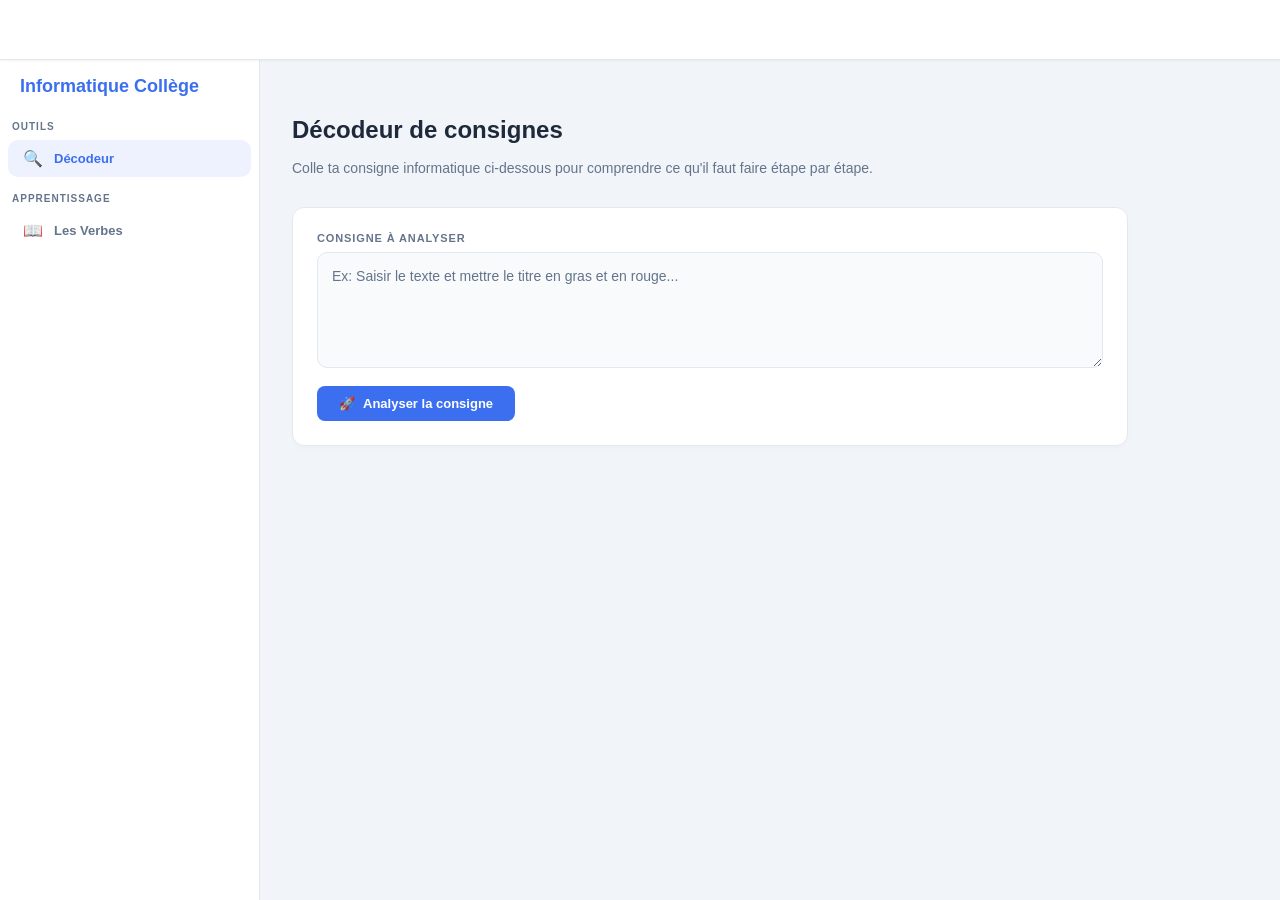
==== commit 4f34fbfb: "fixing things" ====
--- a/index.html
+++ b/index.html
@@ -375,339 +375,346 @@
 
   </main>
 
+  <!-- Load Data -->
+  <script src="verbes-data.js"></script>
+
   <script>
-/* ── Données des verbes ──────────────────────────────── */
-window.VERBES_DATA = [
-  {
-    id: 'saisir', verbe: 'Saisir', emoji: '⌨️', couleur: '#3b82f6',
-    definition: 'Écrire du texte ou des nombres à l\'aide du clavier.',
-    traduction: 'كتابة / إدخال',
-    exemple: 'Saisis ton nom et ton prénom dans le formulaire.',
-    exercice: {
-      type: 'qcm', question: 'Quel outil utilises-tu pour "Saisir" ?',
-      choix: [
-        { texte: 'La souris', correct: false },
-        { texte: 'Le clavier', correct: true },
-        { texte: 'L\'imprimante', correct: false }
-      ],
-      explication: 'Saisir signifie entrer des données via le clavier.'
-    }
-  },
-  {
-    id: 'classer', verbe: 'Classer', emoji: '📁', couleur: '#10b981',
-    definition: 'Ranger des fichiers ou des dossiers dans un ordre précis.',
-    traduction: 'تصنيف',
-    exemple: 'Classe ces fichiers par ordre alphabétique.',
-    exercice: {
-      type: 'qcm', question: 'Classer des fichiers permet de :',
-      choix: [
-        { texte: 'Mettre en ordre selon des critères', correct: true },
-        { texte: 'Supprimer les documents inutiles', correct: false },
-        { texte: 'Lire un document', correct: false }
-      ],
-      explication: 'Classer signifie organiser, ranger selon un ordre logique.'
-    }
-  },
-  {
-    id: 'creer', verbe: 'Créer', emoji: '✨', couleur: '#f59e0b',
-    definition: 'Donner naissance à quelque chose de nouveau qui n\'existait pas.',
-    traduction: 'إنشاء',
-    exemple: 'Crée un nouveau dossier nommé "Images".',
-    exercice: {
-      type: 'qcm', question: 'Si on te demande de "Créer" un fichier, tu dois :',
-      choix: [
-        { texte: 'Ouvrir un fichier existant', correct: false },
-        { texte: 'Fabriquer un nouveau fichier', correct: true },
-        { texte: 'Déplacer le fichier', correct: false }
-      ],
-      explication: 'Créer implique l\'apparition d\'un nouvel élément.'
-    }
-  }
-];
-
-/* ── Navigation ──────────────────────────────────────── */
-function showView(id) {
-  document.querySelectorAll('.view').forEach(v => v.classList.remove('active'));
-  document.getElementById('view-' + id).classList.add('active');
-  
-  document.querySelectorAll('.nav-item').forEach(n => n.classList.remove('active'));
-  if (id === 'decoder') document.getElementById('nav-decoder').classList.add('active');
-  if (id.startsWith('learn') || id.startsWith('verbe')) document.getElementById('nav-learn').classList.add('active');
-  
-  document.querySelector('.sidebar').classList.remove('open');
-}
-
-function toggleLearnMenu() {
-  const sub = document.getElementById('nav-verbes');
-  sub.classList.toggle('open');
-  if (!document.getElementById('view-learn-list').classList.contains('active') && !document.getElementById('view-verbe-detail').classList.contains('active')) {
-    showView('learn-list');
-  }
-}
-
-/* ── Build Sidebar & Grid ─────────────────────────────── */
-function buildVerbeNav() {
-  const container = document.getElementById('nav-verbes');
-  const grid = document.getElementById('verbe-list-grid');
-  if (!container || !grid) return;
-  container.innerHTML = '';
-  grid.innerHTML = '';
-
-  window.VERBES_DATA.forEach(v => {
-    // Sidebar Item
-    const btn = document.createElement('button');
-    btn.className = 'nav-verbe-item';
-    btn.id = 'nav-verbe-' + v.id;
-    btn.innerHTML = `<span>${v.emoji}</span><span>${v.verbe}</span>`;
-    btn.onclick = () => openVerbe(v.id);
-    container.appendChild(btn);
-
-    // Main Grid Item
-    const card = document.createElement('div');
-    card.className = 'card';
-    card.style.cursor = 'pointer';
-    card.innerHTML = `
-      <div style="font-size: 24px; margin-bottom: 8px;">${v.emoji}</div>
-      <div style="font-weight: 700; color: var(--accent);">${v.verbe}</div>
-      <div style="font-size: 12px; color: var(--muted); margin: 4px 0;">${v.definition}</div>
-      <div style="direction: rtl; font-family: var(--font-ar); color: var(--muted);">${v.traduction}</div>`;
-    card.onclick = () => openVerbe(v.id);
-    grid.appendChild(card);
-  });
-}
-
-/* ── Open Verbe Detail ─────────────────────────────────── */
-let currentVerbe = null;
-
-function openVerbe(id) {
-  currentVerbe = window.VERBES_DATA.find(v => v.id === id);
-  if (!currentVerbe) return;
-  const v = currentVerbe;
-
-  document.getElementById('vd-breadcrumb').textContent = `Verbes › ${v.verbe}`;
-
-  const hero = document.getElementById('vd-hero');
-  hero.style.background = `linear-gradient(135deg, ${v.couleur}dd, ${v.couleur}99)`;
-  hero.innerHTML = `
-    <div style="font-size: 12px; opacity: 0.8; margin-bottom: 8px;">Découverte</div>
-    <div style="font-size: 28px; font-weight: 800;">${v.emoji} ${v.verbe}</div>
-    <div style="font-size: 16px; margin-top: 8px;">${v.definition}</div>
-    <div style="direction: rtl; font-family: var(--font-ar); font-size: 20px; margin-top: 12px;">${v.traduction}</div>`;
-
-  document.getElementById('vd-exemple').textContent = v.exemple;
-  document.getElementById('vd-ex-question').textContent = v.exercice.question;
-  
-  renderExercise(v.exercice);
-  resetFeedback();
-  
-  document.querySelectorAll('.nav-verbe-item').forEach(b => b.classList.remove('active'));
-  const nb = document.getElementById('nav-verbe-' + id);
-  if (nb) nb.classList.add('active');
-  
-  document.getElementById('nav-verbes').classList.add('open');
-  showView('verbe-detail');
-}
-
-/* ── Exercise Renderer ───────────────────────────────── */
-function renderExercise(ex) {
-  const body = document.getElementById('vd-ex-body');
-  body.innerHTML = '';
-  document.getElementById('vd-check-btn').disabled = false;
-  document.getElementById('vd-check-btn').style.display = '';
-  document.getElementById('vd-retry-btn').style.display = 'none';
-
-  if (ex.type === 'qcm') {
-    const wrap = document.createElement('div');
-    wrap.style.display = 'flex';
-    wrap.style.flexDirection = 'column';
-    wrap.style.gap = '8px';
-    ex.choix.forEach((c, i) => {
-      const opt = document.createElement('div');
-      opt.style.padding = '12px';
-      opt.style.border = '1.5px solid var(--border)';
-      opt.style.borderRadius = '8px';
-      opt.style.cursor = 'pointer';
-      opt.dataset.index = i;
-      opt.innerHTML = `<span>${c.texte}</span>`;
-      opt.onclick = () => {
-        wrap.querySelectorAll('div').forEach(o => {
-            o.style.background = '';
-            o.style.borderColor = 'var(--border)';
-            o.classList.remove('selected');
+    /* ── APP STATE ──────────────────────────────── */
+    let currentVerbe = null;
+    let userAnswers = [];
+
+    /* ── INIT ───────────────────────────────────── */
+    window.addEventListener('DOMContentLoaded', () => {
+      renderSidebarVerbes();
+      renderVerbeListGrid();
+    });
+
+    /* ── NAVIGATION ─────────────────────────────── */
+    function showView(viewId) {
+      document.querySelectorAll('.view').forEach(v => v.classList.remove('active'));
+      document.getElementById('view-' + viewId).classList.add('active');
+      
+      // Update sidebar active state
+      document.querySelectorAll('.nav-item').forEach(i => i.classList.remove('active'));
+      if(viewId === 'decoder') document.getElementById('nav-decoder').classList.add('active');
+      
+      // Close mobile sidebar
+      document.querySelector('.sidebar').classList.remove('open');
+      window.scrollTo(0,0);
+    }
+
+    function toggleLearnMenu() {
+      const menu = document.getElementById('nav-verbes');
+      const btn = document.getElementById('nav-learn');
+      menu.classList.toggle('open');
+      btn.classList.toggle('active');
+      if(menu.classList.contains('open')) {
+        showView('learn-list');
+      }
+    }
+
+    /* ── RENDER DYNAMIC CONTENT ─────────────────── */
+    function renderSidebarVerbes() {
+      const container = document.getElementById('nav-verbes');
+      container.innerHTML = window.VERBES_DATA.map(v => `
+        <button class="nav-verbe-item" onclick="showVerbe('${v.id}')">
+          <span>${v.emoji}</span> ${v.verbe}
+        </button>
+      `).join('');
+    }
+
+    function renderVerbeListGrid() {
+      const container = document.getElementById('verbe-list-grid');
+      container.innerHTML = window.VERBES_DATA.map(v => `
+        <div class="card" style="cursor: pointer; transition: transform .2s;" onclick="showVerbe('${v.id}')" onmouseover="this.style.transform='translateY(-4px)'" onmouseout="this.style.transform='none'">
+          <div style="font-size: 24px; margin-bottom: 8px;">${v.emoji}</div>
+          <div style="font-weight: 700; font-size: 16px; color: ${v.couleur}">${v.verbe}</div>
+          <div style="font-size: 12px; color: var(--muted); margin-top: 4px;">${v.traduction}</div>
+        </div>
+      `).join('');
+    }
+
+    /* ── VERBE DETAIL LOGIC ─────────────────────── */
+    function showVerbe(id) {
+      const v = window.VERBES_DATA.find(item => item.id === id);
+      if(!v) return;
+      currentVerbe = v;
+
+      showView('verbe-detail');
+      
+      // Breadcrumb
+      document.getElementById('vd-breadcrumb').innerHTML = `Apprentissage > ${v.verbe}`;
+      
+      // Hero
+      const hero = document.getElementById('vd-hero');
+      hero.style.backgroundColor = v.couleur;
+      hero.innerHTML = `
+        <div style="font-size: 40px; margin-bottom: 12px;">${v.emoji}</div>
+        <h1 style="color: #fff; margin: 0; font-size: 32px;">${v.verbe}</h1>
+        <div style="font-size: 20px; opacity: 0.9; margin-top: 4px; font-family: var(--font-ar); direction: rtl;">${v.traduction}</div>
+        <p style="margin-top: 16px; font-size: 16px; line-height: 1.5; max-width: 500px; opacity: 0.95;">${v.definition}</p>
+      `;
+
+      // Example
+      document.getElementById('vd-exemple').textContent = v.exemple;
+
+      // Exercise
+      initExercise(v.exercice);
+    }
+
+    /* ── EXERCISE ENGINE ────────────────────────── */
+    function initExercise(ex) {
+      const q = document.getElementById('vd-ex-question');
+      const body = document.getElementById('vd-ex-body');
+      const feedback = document.getElementById('vd-feedback');
+      
+      q.textContent = ex.question;
+      body.innerHTML = '';
+      feedback.style.display = 'none';
+      document.getElementById('vd-check-btn').style.display = 'block';
+      document.getElementById('vd-retry-btn').style.display = 'none';
+      userAnswers = [];
+
+      if(ex.type === 'qcm') {
+        ex.choix.forEach((c, idx) => {
+          const div = document.createElement('div');
+          div.className = 'card';
+          div.style = 'padding: 12px 16px; margin-bottom: 8px; cursor: pointer; transition: background .15s; border-width: 1px;';
+          div.innerHTML = `
+            <div style="display: flex; align-items: center; gap: 12px;">
+              <div class="opt-check" style="width: 18px; height: 18px; border: 2px solid var(--border); border-radius: 4px;"></div>
+              <div style="font-size: 14px;">${c.texte}</div>
+            </div>
+          `;
+          div.onclick = () => selectQcm(div, idx, ex.multiple);
+          body.appendChild(div);
         });
-        opt.style.background = 'var(--accent-light)';
-        opt.style.borderColor = 'var(--accent)';
-        opt.classList.add('selected');
-      };
-      wrap.appendChild(opt);
-    });
-    body.appendChild(wrap);
-  }
-}
-
-function checkExercise() {
-  const v = currentVerbe;
-  const ex = v.exercice;
-  let correct = false;
-
-  const selected = document.querySelector('.view.active .selected');
-  if (!selected) return alert("Choisis une réponse !");
-  const idx = +selected.dataset.index;
-  correct = ex.choix[idx].correct;
-
-  showFeedback(correct, ex.explication);
-  document.getElementById('vd-check-btn').style.display = 'none';
-  document.getElementById('vd-retry-btn').style.display = '';
-}
-
-function showFeedback(correct, explication) {
-  const fb = document.getElementById('vd-feedback');
-  fb.style.display = 'block';
-  fb.style.padding = '12px';
-  fb.style.borderRadius = '8px';
-  fb.style.marginTop = '12px';
-  fb.style.fontSize = '14px';
-  
-  if(correct) {
-    fb.style.background = '#d1fae5';
-    fb.style.color = '#065f46';
-    fb.innerHTML = `<strong>✅ Bravo !</strong><br>${explication}`;
-  } else {
-    fb.style.background = '#fee2e2';
-    fb.style.color = '#991b1b';
-    fb.innerHTML = `<strong>❌ Pas tout à fait.</strong><br>${explication}`; 
-  }
-}
-
-function resetFeedback() {
-  const fb = document.getElementById('vd-feedback');
-  fb.style.display = 'none';
-  fb.textContent = '';
-}
-
-function retryExercise() {
-  resetFeedback();
-  renderExercise(currentVerbe.exercice);
-}
-
-/* ── Décodeur (Groq API) ───────────────────────────── */
-async function decoder() {
-  const consigne = document.getElementById("consigne").value.trim();
-  if (!consigne) { alert("Écris d'abord une consigne !"); return; }
-  
-  const btn = document.getElementById("btn");
-  const loading = document.getElementById("loading");
-  btn.disabled = true; 
-  loading.style.display = "flex";
-  document.getElementById("result").innerHTML = "";
-
-  try {
-    const response = await fetch("/api/decode", {
-      method: "POST",
-      headers: { "Content-Type": "application/json" },
-      body: JSON.stringify({ consigne })
-    });
-
-    if (!response.ok) {
-      const err = await response.json();
-      throw new Error(err.error?.message || `Erreur HTTP ${response.status}`);
-    }
-
-    const data = await response.json();
-    
-    // Groq returns choices[0].message.content which is a string (JSON)
-    let parsed;
-    try {
-      const raw = data.choices[0].message.content.trim();
-      parsed = JSON.parse(raw);
-    } catch (e) {
-      console.error("Parsing error:", e);
-      throw new Error("Impossible de lire la réponse de l'IA");
-    }
-
-    afficherResultat(parsed);
-
-  } catch (err) {
-    document.getElementById("result").innerHTML = `<div class="error-msg">❌ Erreur : ${err.message}</div>`;
-  }
-
-  btn.disabled = false; 
-  loading.style.display = "none";
-}
-
-function afficherResultat(data) {
-  // Ensure properties exist before mapping to avoid "undefined" errors
-  const verbesList = data.verbes_cles || data.verbes || [];
-  const stepsList = data.etapes_detaillees || data.checklist || [];
-  const tradAr = data.traduction_complete_ar || data.traduction || "";
-  const tip = data.astuce_du_prof || "";
-  const objectif = data.analyse?.objectif || "";
-
-  const verbesHTML = verbesList.map(v => `
-    <div class="verbe-chip">
-      <strong>${v.verbe}</strong>
-      <div class="action">${v.action_concrete || v.explication || ""}</div>
-      <div class="ar">${v.traduction_ar}</div>
-    </div>`).join("");
-    
-  const stepsHTML = stepsList.map((e, i) =>
-    `<li><input type="checkbox" id="step${i}"><label for="step${i}">${e}</label></li>`
-  ).join("");
-  
-  let resultHTML = "";
-  
-  if (objectif) {
-    resultHTML += `
-    <div class="section" style="animation-delay:.02s">
-      <div class="section-header"><div class="section-icon" style="background:#e0f2fe">🎯</div><h2>Objectif</h2></div>
-      <p style="font-size: 14px; line-height: 1.6;">${objectif}</p>
-    </div>`;
-  }
-
-  resultHTML += `
-    <div class="section" style="animation-delay:.05s">
-      <div class="section-header"><div class="section-icon" style="background:#fef3c7">🔑</div><h2>Verbes d'action</h2></div>
-      <div class="verbes-grid">${verbesHTML}</div>
-    </div>
-    <div class="section" style="animation-delay:.12s">
-      <div class="section-header"><div class="section-icon" style="background:#d1fae5">✅</div><h2>Étapes à suivre</h2></div>
-      <ul class="checklist">${stepsHTML}</ul>
-    </div>
-    <div class="section" style="animation-delay:.19s">
-      <div class="section-header"><div class="section-icon" style="background:#ede9fe">🌐</div><h2>Traduction en arabe</h2></div>
-      <p class="arabic-block">${tradAr}</p>
-    </div>`;
-
-  if (tip) {
-    resultHTML += `
-    <div class="section" style="animation-delay:.25s">
-      <div class="section-header"><div class="section-icon" style="background:#fff9db">💡</div><h2>Astuce du Prof</h2></div>
-      <div class="tip-block">${tip}</div>
-    </div>`;
-  }
-
-  document.getElementById("result").innerHTML = resultHTML;
-}
-
-/* ── Init ─────────────────────────────────────────────── */
-document.addEventListener('DOMContentLoaded', () => {
-  buildVerbeNav();
-});
-</script>
-
-<!-- ── nav.js integration ── -->
-<script>window.NAV_ACTIVE = "index";</script>
-<script src="nav.js"></script>
-
-<script>
-document.addEventListener('DOMContentLoaded', function() {
-  const injectedNav = document.body.querySelector('nav:not(.sidebar)');
-  const topbar = document.querySelector('.topbar');
-  if (injectedNav && topbar) {
-    topbar.appendChild(injectedNav);
-  }
-});
-</script>
-
+      } else if(ex.type === 'cloze') {
+        const p = document.createElement('p');
+        p.style = 'font-size: 16px; line-height: 2;';
+        
+        // Replace "___" or "____" with inputs
+        let html = ex.phrase.replace(/_{3,}/g, '<input type="text" class="cloze-input" style="width: 100px; border: none; border-bottom: 2px solid var(--border); outline: none; text-align: center; font-weight: 700; color: var(--accent); background: transparent;">');
+        p.innerHTML = html;
+        body.appendChild(p);
+        
+        if(ex.choix) {
+          const hint = document.createElement('div');
+          hint.style = 'margin-top: 12px; display: flex; gap: 8px; flex-wrap: wrap;';
+          hint.innerHTML = '<span style="font-size: 12px; color: var(--muted); width: 100%;">Mots suggérés :</span>' + 
+            ex.choix.map(c => `<span style="font-size: 12px; background: var(--surface2); padding: 4px 8px; border-radius: 4px; border: 1px solid var(--border);">${c}</span>`).join('');
+          body.appendChild(hint);
+        }
+      } else if(ex.type === 'relier') {
+        const grid = document.createElement('div');
+        grid.style = 'display: grid; grid-template-columns: 1fr 1fr; gap: 40px; position: relative;';
+        
+        const leftCol = document.createElement('div');
+        const rightCol = document.createElement('div');
+        
+        ex.gauche.forEach((text, i) => {
+          const d = document.createElement('div');
+          d.className = 'card';
+          d.style = 'padding: 10px; margin-bottom: 8px; font-size: 13px; text-align: center; border-color: var(--border);';
+          d.textContent = text;
+          d.dataset.idx = i;
+          d.onclick = () => selectRelier(d, 'left');
+          leftCol.appendChild(d);
+        });
+
+        ex.droite.forEach((text, i) => {
+          const d = document.createElement('div');
+          d.className = 'card';
+          d.style = 'padding: 10px; margin-bottom: 8px; font-size: 13px; text-align: center; border-color: var(--border);';
+          d.textContent = text;
+          d.dataset.idx = i;
+          d.onclick = () => selectRelier(d, 'right');
+          rightCol.appendChild(d);
+        });
+
+        grid.appendChild(leftCol);
+        grid.appendChild(rightCol);
+        body.appendChild(grid);
+        
+        const info = document.createElement('div');
+        info.style = 'font-size: 12px; color: var(--muted); margin-top: 8px;';
+        info.textContent = 'Clique sur un élément à gauche, puis sur son correspondant à droite.';
+        body.appendChild(info);
+        
+        const connections = document.createElement('div');
+        connections.id = 'relier-pairs';
+        connections.style = 'margin-top: 12px; display: flex; flex-wrap: wrap; gap: 8px;';
+        body.appendChild(connections);
+      }
+    }
+
+    function selectQcm(el, idx, multiple) {
+      if(!multiple) {
+        el.parentElement.querySelectorAll('.card').forEach(c => {
+          c.style.borderColor = 'var(--border)';
+          c.querySelector('.opt-check').style.background = 'transparent';
+        });
+        userAnswers = [idx];
+      } else {
+        if(userAnswers.includes(idx)) {
+          userAnswers = userAnswers.filter(i => i !== idx);
+        } else {
+          userAnswers.push(idx);
+        }
+      }
+      
+      if(userAnswers.includes(idx)) {
+        el.style.borderColor = 'var(--accent)';
+        el.querySelector('.opt-check').style.background = 'var(--accent)';
+      } else {
+        el.style.borderColor = 'var(--border)';
+        el.querySelector('.opt-check').style.background = 'transparent';
+      }
+    }
+
+    let relierSelected = { left: null, right: null };
+    function selectRelier(el, side) {
+      // Clear previous in same side
+      el.parentElement.querySelectorAll('.card').forEach(c => c.style.background = 'none');
+      
+      el.style.background = 'var(--accent-light)';
+      relierSelected[side] = parseInt(el.dataset.idx);
+      
+      if(relierSelected.left !== null && relierSelected.right !== null) {
+        // Add pair
+        const pair = [relierSelected.left, relierSelected.right];
+        // Remove if left already exists
+        userAnswers = userAnswers.filter(p => p[0] !== pair[0]);
+        userAnswers.push(pair);
+        
+        // Update UI
+        renderRelierPairs();
+        
+        // Reset selection
+        relierSelected = { left: null, right: null };
+        document.querySelectorAll('#vd-ex-body .card').forEach(c => c.style.background = 'none');
+      }
+    }
+
+    function renderRelierPairs() {
+      const container = document.getElementById('relier-pairs');
+      const ex = currentVerbe.exercice;
+      container.innerHTML = userAnswers.map(p => `
+        <span style="font-size: 11px; background: var(--accent-light); color: var(--accent); padding: 4px 8px; border-radius: 4px; border: 1px solid var(--accent);">
+          ${ex.gauche[p[0]]} ↔ ${ex.droite[p[1]]}
+        </span>
+      `).join('');
+    }
+
+    function checkExercise() {
+      const ex = currentVerbe.exercice;
+      let isCorrect = false;
+      let feedbackMsg = "";
+
+      if(ex.type === 'qcm') {
+        const correctIndices = ex.choix.map((c, i) => c.correct ? i : null).filter(i => i !== null);
+        isCorrect = JSON.stringify(userAnswers.sort()) === JSON.stringify(correctIndices.sort());
+        feedbackMsg = isCorrect ? "Bravo ! C'est la bonne réponse." : "Ce n'est pas tout à fait ça. Réessaie !";
+      } 
+      else if(ex.type === 'cloze') {
+        const inputs = document.querySelectorAll('.cloze-input');
+        const answers = Array.from(inputs).map(i => i.value.trim().toLowerCase());
+        isCorrect = JSON.stringify(answers) === JSON.stringify(ex.trous.map(t => t.toLowerCase()));
+        feedbackMsg = isCorrect ? "Excellent ! Tu as trouvé les bons mots." : "Certains mots sont incorrects.";
+      }
+      else if(ex.type === 'relier') {
+        // userAnswers is [[L,R], [L,R]]
+        // Sort both by left index for comparison
+        const sortedUser = [...userAnswers].sort((a,b) => a[0] - b[0]);
+        const sortedCorrect = [...ex.paires].sort((a,b) => a[0] - b[0]);
+        isCorrect = JSON.stringify(sortedUser) === JSON.stringify(sortedCorrect);
+        feedbackMsg = isCorrect ? "Parfait ! Toutes les correspondances sont justes." : "Il y a des erreurs dans tes liens.";
+      }
+
+      const fb = document.getElementById('vd-feedback');
+      fb.style.display = 'block';
+      fb.className = isCorrect ? 'tip-block' : 'error-msg';
+      fb.innerHTML = `<strong>${isCorrect ? '✅' : '❌'} ${feedbackMsg}</strong>`;
+      
+      if(isCorrect) {
+        document.getElementById('vd-check-btn').style.display = 'none';
+      } else {
+        document.getElementById('vd-retry-btn').style.display = 'block';
+      }
+    }
+
+    function retryExercise() {
+      initExercise(currentVerbe.exercice);
+    }
+
+    /* ── DECODER LOGIC ──────────────────────────── */
+    async function decoder() {
+      const text = document.getElementById('consigne').value.trim();
+      if(!text) return;
+
+      const btn = document.getElementById('btn');
+      const loader = document.getElementById('loading');
+      const result = document.getElementById('result');
+
+      btn.disabled = true;
+      loader.style.display = 'flex';
+      result.innerHTML = '';
+
+      // Simulate AI/Processing
+      setTimeout(() => {
+        btn.disabled = false;
+        loader.style.display = 'none';
+        
+        // Find verbs in text
+        const found = window.VERBES_DATA.filter(v => 
+          text.toLowerCase().includes(v.verbe.toLowerCase()) || 
+          text.toLowerCase().includes(v.id)
+        );
+
+        if(found.length === 0) {
+          result.innerHTML = `<div class="error-msg">Désolé, je n'ai pas trouvé de verbes d'action connus dans cette consigne.</div>`;
+          return;
+        }
+
+        let html = `
+          <div class="section">
+            <div class="section-header">
+              <div class="section-icon" style="background: var(--accent-light); color: var(--accent);">🎯</div>
+              <h2>Actions à faire (${found.length})</h2>
+            </div>
+            <div class="verbes-grid">
+        `;
+
+        found.forEach(v => {
+          html += `
+            <div class="verbe-chip" onclick="showVerbe('${v.id}')" style="cursor:pointer">
+              <strong>${v.verbe}</strong>
+              <div class="action">${v.definition}</div>
+              <div class="ar">${v.traduction}</div>
+            </div>
+          `;
+        });
+
+        html += `</div></div>`;
+
+        // Steps
+        html += `
+          <div class="section">
+            <div class="section-header">
+              <div class="section-icon" style="background: #fff9db; color: #fab005;">📝</div>
+              <h2>Ta liste de contrôle</h2>
+            </div>
+            <ul class="checklist">
+              ${found.map(v => `<li><input type="checkbox"> <span>${v.verbe} : ${v.exemple}</span></li>`).join('')}
+              <li><input type="checkbox"> <span>Vérifier mon travail</span></li>
+              <li><input type="checkbox"> <span>Enregistrer le fichier</span></li>
+            </ul>
+          </div>
+        `;
+
+        result.innerHTML = html;
+      }, 800);
+    }
+  </script>
 </body>
 </html>
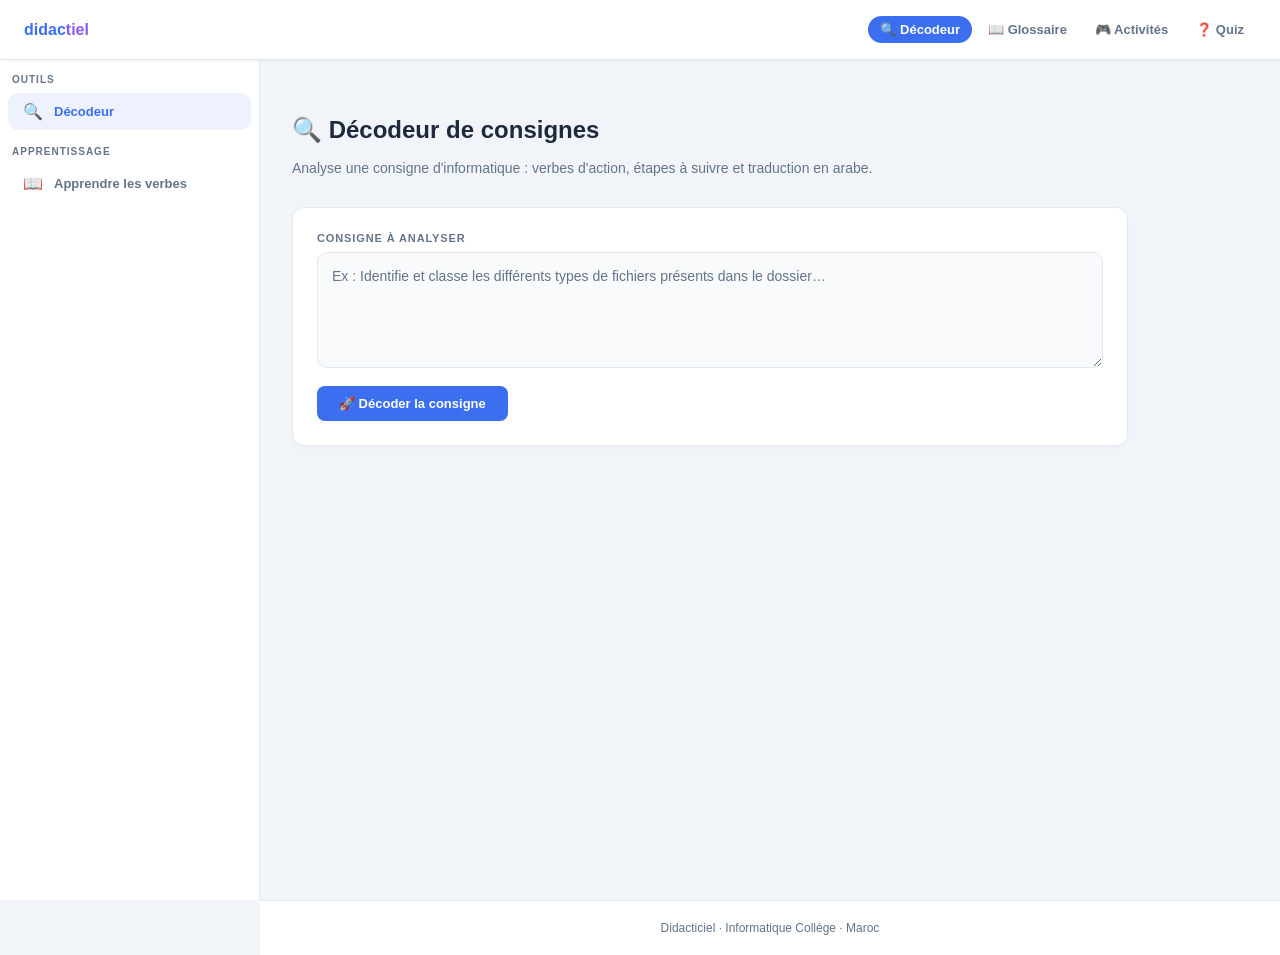
==== commit cd47313e: "fixing index" ====
--- a/index.html
+++ b/index.html
@@ -260,7 +260,6 @@
       border-radius: 10px; padding: 10px 14px; font-size: 13px;
     }
     .verbe-chip strong { color: var(--accent); font-weight: 700; }
-    .verbe-chip .action { font-size: 12px; color: var(--text); margin-top: 4px; font-style: italic; }
     .verbe-chip .ar { direction: rtl; font-family: var(--font-ar); font-size: 14px; color: var(--muted); margin-top: 4px; line-height: 1.9; }
 
     .checklist { list-style: none; display: flex; flex-direction: column; gap: 8px; padding: 0; }
@@ -273,448 +272,509 @@
       background: linear-gradient(135deg, #f8f3ff 0%, #f0e8fe 100%);
       border: 1px solid #ddd6fe; border-radius: 10px; padding: 14px 16px;
     }
-    .tip-block {
-      background: #fff9db; border: 1px solid #fab005; border-radius: 10px; padding: 14px 16px; font-size: 14px; color: #856404;
-    }
     .error-msg { background: #fff0f0; border: 1px solid #ffc0c0; border-radius: 10px; padding: 14px 18px; color: #c0392b; font-size: 14px; }
 
-    /* ── Sidebar Nav ── */
-    .sidebar-nav { flex: 1; }
-
+    /* ── LEARN VIEW ── */
+    .learn-header { display: flex; align-items: center; gap: 16px; margin-bottom: 24px; }
+    .learn-back {
+      background: var(--surface); border: 1.5px solid var(--border); border-radius: 8px;
+      padding: 6px 12px; font-size: 12px; font-weight: 600; color: var(--muted);
+      cursor: pointer; font-family: var(--font); transition: all .15s;
+    }
+    .learn-back:hover { border-color: var(--accent); color: var(--accent); }
+
+    /* verbe hero card */
+    .verbe-hero {
+      border-radius: var(--radius); padding: 28px 28px 22px;
+      margin-bottom: 18px; color: #fff; position: relative; overflow: hidden;
+    }
+    .verbe-hero::before {
+      content: attr(data-emoji);
+      position: absolute; right: 20px; top: 50%; transform: translateY(-50%);
+      font-size: 72px; opacity: .18; pointer-events: none;
+    }
+    .verbe-hero .vh-verb { font-size: 30px; font-weight: 700; letter-spacing: -.01em; }
+    .verbe-hero .vh-def { font-size: 14px; opacity: .88; margin-top: 6px; max-width: 460px; line-height: 1.6; }
+    .verbe-hero .vh-ar {
+      margin-top: 12px; font-size: 20px;
+      opacity: .92; direction: rtl; display: inline-block;
+      background: rgba(255,255,255,.15); padding: 4px 12px; border-radius: 8px;
+    }
+
+    .anim-badge {
+      display: inline-flex; align-items: center; gap: 6px;
+      background: rgba(255,255,255,.2); border: 1px solid rgba(255,255,255,.35);
+      border-radius: 20px; padding: 4px 10px; font-size: 11px;
+      margin-top: 0; margin-bottom: 12px; font-weight: 600;
+    }
+    .anim-dot { width: 7px; height: 7px; border-radius: 50%; background: #fff; animation: blink 1s ease infinite; }
+    @keyframes blink { 0%,100%{opacity:1;transform:scale(1)} 50%{opacity:.5;transform:scale(.7)} }
+
+    /* example box */
+    .example-box {
+      background: linear-gradient(135deg, #d1fae5 0%, #ecfdf5 100%);
+      border: 1px solid #a7f3d0; border-radius: 12px;
+      padding: 16px 18px; margin-bottom: 16px;
+    }
+    .example-box .ex-label { font-size: 10px; font-weight: 700; color: #059669; text-transform: uppercase; letter-spacing:.07em; margin-bottom: 6px; }
+    .example-box .ex-text { font-size: 14px; color: #064e3b; line-height: 1.7; }
+
+    /* exercise card */
+    .exercise-card {
+      background: var(--surface); border: 1.5px solid var(--border);
+      border-radius: var(--radius); padding: 22px 24px;
+    }
+    .ex-title { font-size: 10px; font-weight: 700; color: var(--muted); text-transform: uppercase; letter-spacing:.08em; margin-bottom: 4px; }
+    .ex-question { font-size: 15px; font-weight: 600; margin-bottom: 16px; line-height: 1.5; }
+
+    /* QCM */
+    .qcm-options { display: flex; flex-direction: column; gap: 9px; }
+    .qcm-option {
+      display: flex; align-items: center; gap: 12px;
+      padding: 11px 14px; border: 1.5px solid var(--border);
+      border-radius: 10px; cursor: pointer; font-size: 14px;
+      transition: border-color .15s, background .15s; user-select: none;
+      background: var(--surface2);
+    }
+    .qcm-option:hover:not(.disabled) { border-color: var(--accent); background: var(--accent-light); }
+    .qcm-option.selected { border-color: var(--accent); background: var(--accent-light); }
+    .qcm-option.correct  { border-color: #059669; background: #d1fae5; color: #064e3b; }
+    .qcm-option.wrong    { border-color: #dc2626; background: #fee2e2; color: #7f1d1d; text-decoration: line-through; }
+    .qcm-option.disabled { cursor: default; }
+    .qcm-option .opt-cb  { width:16px;height:16px;border:2px solid var(--border);border-radius:4px;flex-shrink:0;display:flex;align-items:center;justify-content:center;transition:all.15s; }
+    .qcm-option.selected .opt-cb,
+    .qcm-option.correct  .opt-cb { border-color: var(--accent); background: var(--accent); }
+    .qcm-option.correct  .opt-cb { border-color:#059669;background:#059669; }
+    .qcm-option.wrong    .opt-cb { border-color:#dc2626;background:#dc2626; }
+    .opt-check { color:#fff;font-size:10px; }
+
+    /* verbe list overview */
+    .verbe-list-grid { display: grid; grid-template-columns: repeat(auto-fill, minmax(200px,1fr)); gap: 16px; }
+    .verbe-list-card {
+      background: var(--surface); border: 1.5px solid var(--border);
+      border-radius: var(--radius); padding: 18px 16px; cursor: pointer;
+      transition: transform .15s, box-shadow .15s, border-color .15s;
+    }
+    .verbe-list-card:hover { transform: translateY(-3px); box-shadow: 0 8px 28px rgba(59,111,240,.13); border-color: var(--accent); }
+    .vlc-emoji { font-size: 26px; margin-bottom: 8px; }
+    .vlc-verb  { font-size: 15px; font-weight: 700; margin-bottom: 4px; }
+    .vlc-def   { font-size: 12px; color: var(--muted); line-height: 1.5; }
+    .vlc-ar    { font-size: 15px; margin-top: 6px; direction: rtl; color: var(--accent2); }
+
+    /* progress bar */
+    .progress-wrap { margin-bottom: 24px; }
+    .progress-label { font-size: 12px; color: var(--muted); margin-bottom: 6px; font-weight: 600; }
+    .progress-bar { height: 6px; background: var(--border); border-radius: 3px; overflow: hidden; }
+    .progress-fill { height: 100%; background: linear-gradient(90deg, var(--accent), #6b9aff); border-radius: 3px; transition: width .5s ease; }
   </style>
 </head>
 <body>
 
-  <div class="hamburger" onclick="document.querySelector('.sidebar').classList.toggle('open')">
-    <span></span><span></span><span></span>
+<!-- Mobile hamburger -->
+<button class="hamburger" onclick="document.querySelector('.sidebar').classList.toggle('open')" aria-label="Menu">
+  <span></span><span></span><span></span>
+</button>
+
+<!-- ═══ TOP NAVBAR ═══════════════════════════════════════════ -->
+<header class="topbar">
+  <!-- nav.js injects <nav> here automatically -->
+</header>
+
+<!-- ═══ SIDEBAR (LEFT) ═══════════════════════════════════════════ -->
+<nav class="sidebar">
+  <div class="nav-section">Outils</div>
+  <button class="nav-item active" id="nav-decoder" onclick="showView('decoder')">
+    <span class="ni-icon">🔍</span>
+    <span class="ni-label">Décodeur</span>
+  </button>
+
+  <div class="nav-section">Apprentissage</div>
+  <button class="nav-item" id="nav-learn" onclick="toggleLearnMenu()">
+    <span class="ni-icon">📖</span>
+    <span class="ni-label">Apprendre les verbes</span>
+  </button>
+  <div class="nav-verbes" id="nav-verbes">
+    <!-- populated by JS -->
   </div>
-
-  <div class="topbar">
-    <!-- nav.js will inject links here -->
-  </div>
-
-  <aside class="sidebar">
-    <div class="sidebar-header">
-      <div style="font-size: 18px; font-weight: 800; color: var(--accent)">Informatique <span>Collège</span></div>
-    </div>
-    
-    <div class="sidebar-nav">
-      <div class="nav-section">Outils</div>
-      <button class="nav-item active" id="nav-decoder" onclick="showView('decoder')">
-        <span class="ni-icon">🔍</span><span class="ni-label">Décodeur</span>
-      </button>
-
-      <div class="nav-section">Apprentissage</div>
-      <button class="nav-item" id="nav-learn" onclick="toggleLearnMenu()">
-        <span class="ni-icon">📖</span><span class="ni-label">Les Verbes</span>
-      </button>
-      <div class="nav-verbes" id="nav-verbes">
-        <!-- Injected via JS -->
-      </div>
-    </div>
-  </aside>
-
-  <main class="main-wrap">
-    
-    <!-- VIEW: DECODER -->
-    <div id="view-decoder" class="view active">
-      <div class="page-header">
-        <h1>Décodeur de consignes</h1>
-        <p class="subtitle">Colle ta consigne informatique ci-dessous pour comprendre ce qu'il faut faire étape par étape.</p>
-      </div>
-
-      <div class="card">
-        <label class="lbl">Consigne à analyser</label>
-        <textarea id="consigne" rows="4" placeholder="Ex: Saisir le texte et mettre le titre en gras et en rouge..."></textarea>
-        
-        <div class="btn-row">
-          <button id="btn" class="primary" onclick="decoder()">
-            <span>🚀</span> Analyser la consigne
-          </button>
-          <div id="loading" class="loading">
-            <div class="spinner"></div> Analyse en cours...
-          </div>
+</nav>
+
+<!-- ═══ MAIN CONTENT ══════════════════════════════════════════════ -->
+<main class="main-wrap">
+
+  <!-- ── VIEW : Décodeur ─────────────────────────────── -->
+  <div class="view active" id="view-decoder">
+    <div class="page-header">
+      <h1>🔍 Décodeur de consignes</h1>
+      <p class="subtitle">Analyse une consigne d'informatique : verbes d'action, étapes à suivre et traduction en arabe.</p>
+    </div>
+
+    <div class="card">
+      <label class="lbl" for="consigne">Consigne à analyser</label>
+      <textarea id="consigne" rows="4" placeholder="Ex : Identifie et classe les différents types de fichiers présents dans le dossier…"></textarea>
+      <div class="btn-row">
+        <button class="primary" onclick="decoder()" id="btn">🚀 Décoder la consigne</button>
+        <div class="loading" id="loading">
+          <div class="spinner"></div>
+          Analyse en cours…
         </div>
       </div>
-
-      <div id="result"></div>
-    </div>
-
-    <!-- VIEW: LEARN LIST -->
-    <div id="view-learn-list" class="view">
-      <h1>Dictionnaire des verbes</h1>
-      <p class="subtitle">Apprends la signification des verbes d'action utilisés en informatique.</p>
-      <div id="verbe-list-grid" class="verbe-list-grid" style="display: grid; grid-template-columns: repeat(auto-fill, minmax(200px, 1fr)); gap: 16px;">
-        <!-- Injected via JS -->
+    </div>
+
+    <div id="result"></div>
+  </div>
+
+  <!-- ── VIEW : Liste des verbes ─────────────────────── -->
+  <div class="view" id="view-learn-list">
+    <div class="page-header">
+      <h1>📖 Apprendre les verbes</h1>
+      <p class="subtitle">Clique sur un verbe pour voir sa définition, un exemple et un exercice interactif.</p>
+    </div>
+    <div class="verbe-list-grid" id="verbe-list-grid">
+      <!-- populated by JS -->
+    </div>
+  </div>
+
+  <!-- ── VIEW : Détail d'un verbe ────────────────────── -->
+  <div class="view" id="view-verbe-detail">
+    <div class="learn-header">
+      <button class="learn-back" onclick="showView('learn-list')">← Retour</button>
+      <div id="vd-breadcrumb" style="font-size:13px;color:var(--muted)"></div>
+    </div>
+
+    <!-- hero -->
+    <div class="verbe-hero card" id="vd-hero"></div>
+
+    <!-- progress -->
+    <div class="progress-wrap">
+      <div class="progress-label" id="vd-progress-label"></div>
+      <div class="progress-bar"><div class="progress-fill" id="vd-progress-fill"></div></div>
+    </div>
+
+    <!-- example -->
+    <div class="example-box">
+      <div class="ex-label">Exemple de consigne</div>
+      <div class="ex-text" id="vd-exemple"></div>
+    </div>
+
+    <!-- exercise -->
+    <div class="exercise-card">
+      <div class="ex-title">Exercice interactif</div>
+      <div class="ex-question" id="vd-ex-question"></div>
+      <div id="vd-ex-body"></div>
+      <div class="feedback-row">
+        <button class="primary" id="vd-check-btn" onclick="checkExercise()">Vérifier</button>
+        <button class="btn-row" id="vd-retry-btn" onclick="retryExercise()" style="display:none; background:none; border:1px solid var(--border); color:var(--text);">Réessayer</button>
+        <div class="feedback-msg" id="vd-feedback"></div>
       </div>
-    </div>
-
-    <!-- VIEW: VERBE DETAIL -->
-    <div id="view-verbe-detail" class="view">
-      <div id="vd-breadcrumb" style="font-size: 12px; color: var(--muted); margin-bottom: 12px;"></div>
-      <div id="vd-hero" class="card" style="color: #fff; padding: 32px; position: relative; overflow: hidden;">
-        <!-- Injected via JS -->
-      </div>
-      
-      <div class="section">
-        <div class="section-header"><h2>Exemple</h2></div>
-        <p id="vd-exemple" style="font-style: italic; color: var(--muted);"></p>
-      </div>
-
-      <div class="section">
-        <div class="section-header"><h2>Petit Test</h2></div>
-        <p id="vd-ex-question" style="font-weight: 600; margin-bottom: 16px;"></p>
-        <div id="vd-ex-body"></div>
-        <div id="vd-feedback" style="display: none;"></div>
-        <div class="btn-row">
-          <button id="vd-check-btn" class="primary" onclick="checkExercise()">Vérifier</button>
-          <button id="vd-retry-btn" class="primary" style="display: none; background: var(--muted);" onclick="retryExercise()">Réessayer</button>
-        </div>
-      </div>
-    </div>
-
-  </main>
-
-  <!-- Load Data -->
-  <script src="verbes-data.js"></script>
-
-  <script>
-    /* ── APP STATE ──────────────────────────────── */
-    let currentVerbe = null;
-    let userAnswers = [];
-
-    /* ── INIT ───────────────────────────────────── */
-    window.addEventListener('DOMContentLoaded', () => {
-      renderSidebarVerbes();
-      renderVerbeListGrid();
+      <div class="explication-box" id="vd-explication"></div>
+    </div>
+  </div>
+
+</main>
+
+<script>
+/* ── Data ─────────────────────────────────────────────── */
+window.VERBES_DATA = [
+  {
+    id: 'identifier', verbe: 'Identifier', emoji: '🔍', couleur: '#3b82f6',
+    definition: 'Reconnaître et nommer un élément, une caractéristique ou un problème.',
+    traduction: 'تحديد',
+    exemple: 'Identifie les composants de l\'ordinateur sur le schéma.',
+    exercice: {
+      type: 'qcm', question: 'Que signifie "Identifier" dans une consigne ?',
+      choix: [
+        { texte: 'Créer un nouvel objet', correct: false },
+        { texte: 'Reconnaître et nommer un élément existant', correct: true },
+        { texte: 'Effacer une erreur', correct: false }
+      ],
+      explication: 'Identifier implique de repérer quelque chose qui existe déjà.'
+    }
+  },
+  {
+    id: 'classer', verbe: 'Classer', emoji: '🗂️', couleur: '#10b981',
+    definition: 'Mettre en ordre des objets ou des informations selon des critères précis.',
+    traduction: 'تصنيف',
+    exemple: 'Classe les fichiers par date de modification.',
+    exercice: {
+      type: 'qcm', question: 'Quelle action correspond à "Classer" ?',
+      choix: [
+        { texte: 'Mettre en ordre selon des critères', correct: true },
+        { texte: 'Supprimer les documents inutiles', correct: false },
+        { texte: 'Lire un document', correct: false }
+      ],
+      explication: 'Classer signifie organiser, ranger selon un ordre logique.'
+    }
+  },
+  {
+    id: 'creer', verbe: 'Créer', emoji: '✨', couleur: '#f59e0b',
+    definition: 'Donner naissance à quelque chose de nouveau qui n\'existait pas.',
+    traduction: 'إنشاء',
+    exemple: 'Crée un nouveau dossier nommé "Images".',
+    exercice: {
+      type: 'qcm', question: 'Si on te demande de "Créer" un fichier, tu dois :',
+      choix: [
+        { texte: 'Ouvrir un fichier existant', correct: false },
+        { texte: 'Fabriquer un nouveau fichier', correct: true },
+        { texte: 'Déplacer le fichier', correct: false }
+      ],
+      explication: 'Créer implique l\'apparition d\'un nouvel élément.'
+    }
+  }
+];
+
+/* ── Navigation ──────────────────────────────────────── */
+function showView(id) {
+  document.querySelectorAll('.view').forEach(v => v.classList.remove('active'));
+  document.getElementById('view-' + id).classList.add('active');
+  
+  document.querySelectorAll('.nav-item').forEach(n => n.classList.remove('active'));
+  if (id === 'decoder') document.getElementById('nav-decoder').classList.add('active');
+  if (id.startsWith('learn') || id.startsWith('verbe')) document.getElementById('nav-learn').classList.add('active');
+  
+  document.querySelector('.sidebar').classList.remove('open');
+}
+
+function toggleLearnMenu() {
+  const sub = document.getElementById('nav-verbes');
+  sub.classList.toggle('open');
+  if (!document.getElementById('view-learn-list').classList.contains('active') && !document.getElementById('view-verbe-detail').classList.contains('active')) {
+    showView('learn-list');
+  }
+}
+
+/* ── Build Sidebar & Grid ─────────────────────────────── */
+function buildVerbeNav() {
+  const container = document.getElementById('nav-verbes');
+  const grid = document.getElementById('verbe-list-grid');
+  container.innerHTML = '';
+  grid.innerHTML = '';
+
+  window.VERBES_DATA.forEach(v => {
+    // Sidebar Item
+    const btn = document.createElement('button');
+    btn.className = 'nav-verbe-item';
+    btn.id = 'nav-verbe-' + v.id;
+    btn.innerHTML = `<span>${v.emoji}</span><span>${v.verbe}</span>`;
+    btn.onclick = () => openVerbe(v.id);
+    container.appendChild(btn);
+
+    // Main Grid Item
+    const card = document.createElement('div');
+    card.className = 'verbe-list-card';
+    card.innerHTML = `
+      <div class="vlc-emoji">${v.emoji}</div>
+      <div class="vlc-verb">${v.verbe}</div>
+      <div class="vlc-def">${v.definition}</div>
+      <div class="vlc-ar">${v.traduction}</div>`;
+    card.onclick = () => openVerbe(v.id);
+    grid.appendChild(card);
+  });
+}
+
+/* ── Open Verbe Detail ─────────────────────────────────── */
+let currentVerbe = null;
+
+function openVerbe(id) {
+  currentVerbe = window.VERBES_DATA.find(v => v.id === id);
+  if (!currentVerbe) return;
+  const v = currentVerbe;
+
+  document.getElementById('vd-breadcrumb').textContent = `Verbes › ${v.verbe}`;
+
+  const hero = document.getElementById('vd-hero');
+  hero.setAttribute('data-emoji', v.emoji);
+  hero.style.background = `linear-gradient(135deg, ${v.couleur}dd, ${v.couleur}99)`;
+  hero.innerHTML = `
+    <div class="anim-badge"><div class="anim-dot"></div> Découverte</div>
+    <div class="vh-verb">${v.emoji} ${v.verbe}</div>
+    <div class="vh-def">${v.definition}</div>
+    <div class="vh-ar">${v.traduction}</div>`;
+
+  document.getElementById('vd-exemple').textContent = v.exemple;
+  document.getElementById('vd-ex-question').textContent = v.exercice.question;
+  
+  renderExercise(v.exercice);
+  resetFeedback();
+  
+  document.querySelectorAll('.nav-verbe-item').forEach(b => b.classList.remove('active'));
+  const nb = document.getElementById('nav-verbe-' + id);
+  if (nb) nb.classList.add('active');
+  
+  document.getElementById('nav-verbes').classList.add('open');
+  showView('verbe-detail');
+}
+
+/* ── Exercise Renderer ───────────────────────────────── */
+function renderExercise(ex) {
+  const body = document.getElementById('vd-ex-body');
+  body.innerHTML = '';
+  document.getElementById('vd-check-btn').disabled = false;
+  document.getElementById('vd-check-btn').style.display = '';
+  document.getElementById('vd-retry-btn').style.display = 'none';
+
+  if (ex.type === 'qcm') {
+    const wrap = document.createElement('div');
+    wrap.className = 'qcm-options';
+    ex.choix.forEach((c, i) => {
+      const opt = document.createElement('div');
+      opt.className = 'qcm-option';
+      opt.dataset.index = i;
+      opt.innerHTML = `<div class="opt-cb"><span class="opt-check">✓</span></div><span>${c.texte}</span>`;
+      opt.onclick = () => {
+        wrap.querySelectorAll('.qcm-option').forEach(o => o.classList.remove('selected'));
+        opt.classList.add('selected');
+      };
+      wrap.appendChild(opt);
     });
-
-    /* ── NAVIGATION ─────────────────────────────── */
-    function showView(viewId) {
-      document.querySelectorAll('.view').forEach(v => v.classList.remove('active'));
-      document.getElementById('view-' + viewId).classList.add('active');
-      
-      // Update sidebar active state
-      document.querySelectorAll('.nav-item').forEach(i => i.classList.remove('active'));
-      if(viewId === 'decoder') document.getElementById('nav-decoder').classList.add('active');
-      
-      // Close mobile sidebar
-      document.querySelector('.sidebar').classList.remove('open');
-      window.scrollTo(0,0);
-    }
-
-    function toggleLearnMenu() {
-      const menu = document.getElementById('nav-verbes');
-      const btn = document.getElementById('nav-learn');
-      menu.classList.toggle('open');
-      btn.classList.toggle('active');
-      if(menu.classList.contains('open')) {
-        showView('learn-list');
-      }
-    }
-
-    /* ── RENDER DYNAMIC CONTENT ─────────────────── */
-    function renderSidebarVerbes() {
-      const container = document.getElementById('nav-verbes');
-      container.innerHTML = window.VERBES_DATA.map(v => `
-        <button class="nav-verbe-item" onclick="showVerbe('${v.id}')">
-          <span>${v.emoji}</span> ${v.verbe}
-        </button>
-      `).join('');
-    }
-
-    function renderVerbeListGrid() {
-      const container = document.getElementById('verbe-list-grid');
-      container.innerHTML = window.VERBES_DATA.map(v => `
-        <div class="card" style="cursor: pointer; transition: transform .2s;" onclick="showVerbe('${v.id}')" onmouseover="this.style.transform='translateY(-4px)'" onmouseout="this.style.transform='none'">
-          <div style="font-size: 24px; margin-bottom: 8px;">${v.emoji}</div>
-          <div style="font-weight: 700; font-size: 16px; color: ${v.couleur}">${v.verbe}</div>
-          <div style="font-size: 12px; color: var(--muted); margin-top: 4px;">${v.traduction}</div>
-        </div>
-      `).join('');
-    }
-
-    /* ── VERBE DETAIL LOGIC ─────────────────────── */
-    function showVerbe(id) {
-      const v = window.VERBES_DATA.find(item => item.id === id);
-      if(!v) return;
-      currentVerbe = v;
-
-      showView('verbe-detail');
-      
-      // Breadcrumb
-      document.getElementById('vd-breadcrumb').innerHTML = `Apprentissage > ${v.verbe}`;
-      
-      // Hero
-      const hero = document.getElementById('vd-hero');
-      hero.style.backgroundColor = v.couleur;
-      hero.innerHTML = `
-        <div style="font-size: 40px; margin-bottom: 12px;">${v.emoji}</div>
-        <h1 style="color: #fff; margin: 0; font-size: 32px;">${v.verbe}</h1>
-        <div style="font-size: 20px; opacity: 0.9; margin-top: 4px; font-family: var(--font-ar); direction: rtl;">${v.traduction}</div>
-        <p style="margin-top: 16px; font-size: 16px; line-height: 1.5; max-width: 500px; opacity: 0.95;">${v.definition}</p>
-      `;
-
-      // Example
-      document.getElementById('vd-exemple').textContent = v.exemple;
-
-      // Exercise
-      initExercise(v.exercice);
-    }
-
-    /* ── EXERCISE ENGINE ────────────────────────── */
-    function initExercise(ex) {
-      const q = document.getElementById('vd-ex-question');
-      const body = document.getElementById('vd-ex-body');
-      const feedback = document.getElementById('vd-feedback');
-      
-      q.textContent = ex.question;
-      body.innerHTML = '';
-      feedback.style.display = 'none';
-      document.getElementById('vd-check-btn').style.display = 'block';
-      document.getElementById('vd-retry-btn').style.display = 'none';
-      userAnswers = [];
-
-      if(ex.type === 'qcm') {
-        ex.choix.forEach((c, idx) => {
-          const div = document.createElement('div');
-          div.className = 'card';
-          div.style = 'padding: 12px 16px; margin-bottom: 8px; cursor: pointer; transition: background .15s; border-width: 1px;';
-          div.innerHTML = `
-            <div style="display: flex; align-items: center; gap: 12px;">
-              <div class="opt-check" style="width: 18px; height: 18px; border: 2px solid var(--border); border-radius: 4px;"></div>
-              <div style="font-size: 14px;">${c.texte}</div>
-            </div>
-          `;
-          div.onclick = () => selectQcm(div, idx, ex.multiple);
-          body.appendChild(div);
-        });
-      } else if(ex.type === 'cloze') {
-        const p = document.createElement('p');
-        p.style = 'font-size: 16px; line-height: 2;';
-        
-        // Replace "___" or "____" with inputs
-        let html = ex.phrase.replace(/_{3,}/g, '<input type="text" class="cloze-input" style="width: 100px; border: none; border-bottom: 2px solid var(--border); outline: none; text-align: center; font-weight: 700; color: var(--accent); background: transparent;">');
-        p.innerHTML = html;
-        body.appendChild(p);
-        
-        if(ex.choix) {
-          const hint = document.createElement('div');
-          hint.style = 'margin-top: 12px; display: flex; gap: 8px; flex-wrap: wrap;';
-          hint.innerHTML = '<span style="font-size: 12px; color: var(--muted); width: 100%;">Mots suggérés :</span>' + 
-            ex.choix.map(c => `<span style="font-size: 12px; background: var(--surface2); padding: 4px 8px; border-radius: 4px; border: 1px solid var(--border);">${c}</span>`).join('');
-          body.appendChild(hint);
-        }
-      } else if(ex.type === 'relier') {
-        const grid = document.createElement('div');
-        grid.style = 'display: grid; grid-template-columns: 1fr 1fr; gap: 40px; position: relative;';
-        
-        const leftCol = document.createElement('div');
-        const rightCol = document.createElement('div');
-        
-        ex.gauche.forEach((text, i) => {
-          const d = document.createElement('div');
-          d.className = 'card';
-          d.style = 'padding: 10px; margin-bottom: 8px; font-size: 13px; text-align: center; border-color: var(--border);';
-          d.textContent = text;
-          d.dataset.idx = i;
-          d.onclick = () => selectRelier(d, 'left');
-          leftCol.appendChild(d);
-        });
-
-        ex.droite.forEach((text, i) => {
-          const d = document.createElement('div');
-          d.className = 'card';
-          d.style = 'padding: 10px; margin-bottom: 8px; font-size: 13px; text-align: center; border-color: var(--border);';
-          d.textContent = text;
-          d.dataset.idx = i;
-          d.onclick = () => selectRelier(d, 'right');
-          rightCol.appendChild(d);
-        });
-
-        grid.appendChild(leftCol);
-        grid.appendChild(rightCol);
-        body.appendChild(grid);
-        
-        const info = document.createElement('div');
-        info.style = 'font-size: 12px; color: var(--muted); margin-top: 8px;';
-        info.textContent = 'Clique sur un élément à gauche, puis sur son correspondant à droite.';
-        body.appendChild(info);
-        
-        const connections = document.createElement('div');
-        connections.id = 'relier-pairs';
-        connections.style = 'margin-top: 12px; display: flex; flex-wrap: wrap; gap: 8px;';
-        body.appendChild(connections);
-      }
-    }
-
-    function selectQcm(el, idx, multiple) {
-      if(!multiple) {
-        el.parentElement.querySelectorAll('.card').forEach(c => {
-          c.style.borderColor = 'var(--border)';
-          c.querySelector('.opt-check').style.background = 'transparent';
-        });
-        userAnswers = [idx];
-      } else {
-        if(userAnswers.includes(idx)) {
-          userAnswers = userAnswers.filter(i => i !== idx);
-        } else {
-          userAnswers.push(idx);
-        }
-      }
-      
-      if(userAnswers.includes(idx)) {
-        el.style.borderColor = 'var(--accent)';
-        el.querySelector('.opt-check').style.background = 'var(--accent)';
-      } else {
-        el.style.borderColor = 'var(--border)';
-        el.querySelector('.opt-check').style.background = 'transparent';
-      }
-    }
-
-    let relierSelected = { left: null, right: null };
-    function selectRelier(el, side) {
-      // Clear previous in same side
-      el.parentElement.querySelectorAll('.card').forEach(c => c.style.background = 'none');
-      
-      el.style.background = 'var(--accent-light)';
-      relierSelected[side] = parseInt(el.dataset.idx);
-      
-      if(relierSelected.left !== null && relierSelected.right !== null) {
-        // Add pair
-        const pair = [relierSelected.left, relierSelected.right];
-        // Remove if left already exists
-        userAnswers = userAnswers.filter(p => p[0] !== pair[0]);
-        userAnswers.push(pair);
-        
-        // Update UI
-        renderRelierPairs();
-        
-        // Reset selection
-        relierSelected = { left: null, right: null };
-        document.querySelectorAll('#vd-ex-body .card').forEach(c => c.style.background = 'none');
-      }
-    }
-
-    function renderRelierPairs() {
-      const container = document.getElementById('relier-pairs');
-      const ex = currentVerbe.exercice;
-      container.innerHTML = userAnswers.map(p => `
-        <span style="font-size: 11px; background: var(--accent-light); color: var(--accent); padding: 4px 8px; border-radius: 4px; border: 1px solid var(--accent);">
-          ${ex.gauche[p[0]]} ↔ ${ex.droite[p[1]]}
-        </span>
-      `).join('');
-    }
-
-    function checkExercise() {
-      const ex = currentVerbe.exercice;
-      let isCorrect = false;
-      let feedbackMsg = "";
-
-      if(ex.type === 'qcm') {
-        const correctIndices = ex.choix.map((c, i) => c.correct ? i : null).filter(i => i !== null);
-        isCorrect = JSON.stringify(userAnswers.sort()) === JSON.stringify(correctIndices.sort());
-        feedbackMsg = isCorrect ? "Bravo ! C'est la bonne réponse." : "Ce n'est pas tout à fait ça. Réessaie !";
-      } 
-      else if(ex.type === 'cloze') {
-        const inputs = document.querySelectorAll('.cloze-input');
-        const answers = Array.from(inputs).map(i => i.value.trim().toLowerCase());
-        isCorrect = JSON.stringify(answers) === JSON.stringify(ex.trous.map(t => t.toLowerCase()));
-        feedbackMsg = isCorrect ? "Excellent ! Tu as trouvé les bons mots." : "Certains mots sont incorrects.";
-      }
-      else if(ex.type === 'relier') {
-        // userAnswers is [[L,R], [L,R]]
-        // Sort both by left index for comparison
-        const sortedUser = [...userAnswers].sort((a,b) => a[0] - b[0]);
-        const sortedCorrect = [...ex.paires].sort((a,b) => a[0] - b[0]);
-        isCorrect = JSON.stringify(sortedUser) === JSON.stringify(sortedCorrect);
-        feedbackMsg = isCorrect ? "Parfait ! Toutes les correspondances sont justes." : "Il y a des erreurs dans tes liens.";
-      }
-
-      const fb = document.getElementById('vd-feedback');
-      fb.style.display = 'block';
-      fb.className = isCorrect ? 'tip-block' : 'error-msg';
-      fb.innerHTML = `<strong>${isCorrect ? '✅' : '❌'} ${feedbackMsg}</strong>`;
-      
-      if(isCorrect) {
-        document.getElementById('vd-check-btn').style.display = 'none';
-      } else {
-        document.getElementById('vd-retry-btn').style.display = 'block';
-      }
-    }
-
-    function retryExercise() {
-      initExercise(currentVerbe.exercice);
-    }
-
-    /* ── DECODER LOGIC ──────────────────────────── */
-    async function decoder() {
-      const text = document.getElementById('consigne').value.trim();
-      if(!text) return;
-
-      const btn = document.getElementById('btn');
-      const loader = document.getElementById('loading');
-      const result = document.getElementById('result');
-
-      btn.disabled = true;
-      loader.style.display = 'flex';
-      result.innerHTML = '';
-
-      // Simulate AI/Processing
-      setTimeout(() => {
-        btn.disabled = false;
-        loader.style.display = 'none';
-        
-        // Find verbs in text
-        const found = window.VERBES_DATA.filter(v => 
-          text.toLowerCase().includes(v.verbe.toLowerCase()) || 
-          text.toLowerCase().includes(v.id)
-        );
-
-        if(found.length === 0) {
-          result.innerHTML = `<div class="error-msg">Désolé, je n'ai pas trouvé de verbes d'action connus dans cette consigne.</div>`;
-          return;
-        }
-
-        let html = `
-          <div class="section">
-            <div class="section-header">
-              <div class="section-icon" style="background: var(--accent-light); color: var(--accent);">🎯</div>
-              <h2>Actions à faire (${found.length})</h2>
-            </div>
-            <div class="verbes-grid">
-        `;
-
-        found.forEach(v => {
-          html += `
-            <div class="verbe-chip" onclick="showVerbe('${v.id}')" style="cursor:pointer">
-              <strong>${v.verbe}</strong>
-              <div class="action">${v.definition}</div>
-              <div class="ar">${v.traduction}</div>
-            </div>
-          `;
-        });
-
-        html += `</div></div>`;
-
-        // Steps
-        html += `
-          <div class="section">
-            <div class="section-header">
-              <div class="section-icon" style="background: #fff9db; color: #fab005;">📝</div>
-              <h2>Ta liste de contrôle</h2>
-            </div>
-            <ul class="checklist">
-              ${found.map(v => `<li><input type="checkbox"> <span>${v.verbe} : ${v.exemple}</span></li>`).join('')}
-              <li><input type="checkbox"> <span>Vérifier mon travail</span></li>
-              <li><input type="checkbox"> <span>Enregistrer le fichier</span></li>
-            </ul>
-          </div>
-        `;
-
-        result.innerHTML = html;
-      }, 800);
-    }
-  </script>
+    body.appendChild(wrap);
+  }
+}
+
+function checkExercise() {
+  const v = currentVerbe;
+  const ex = v.exercice;
+  let correct = false;
+
+  if (ex.type === 'qcm') {
+    const selected = document.querySelector('.qcm-option.selected');
+    if (!selected) return alert("Choisis une réponse !");
+    const idx = +selected.dataset.index;
+    correct = ex.choix[idx].correct;
+
+    document.querySelectorAll('.qcm-option').forEach(o => {
+      o.classList.add('disabled');
+      const i = +o.dataset.index;
+      if (ex.choix[i].correct) o.classList.add('correct');
+      else if (o.classList.contains('selected')) o.classList.add('wrong');
+    });
+  }
+
+  showFeedback(correct, ex.explication);
+  document.getElementById('vd-check-btn').style.display = 'none';
+  document.getElementById('vd-retry-btn').style.display = '';
+}
+
+function showFeedback(correct, explication) {
+  const fb = document.getElementById('vd-feedback');
+  fb.style.display = 'block';
+  fb.style.padding = '10px';
+  fb.style.borderRadius = '8px';
+  fb.style.marginTop = '10px';
+  
+  if(correct) {
+    fb.style.background = '#d1fae5';
+    fb.style.color = '#065f46';
+    fb.textContent = '✅ Bravo ! Bonne réponse.';
+  } else {
+    fb.style.background = '#fee2e2';
+    fb.style.color = '#991b1b';
+    fb.textContent = '❌ Pas tout à fait.'; 
+  }
+}
+
+function resetFeedback() {
+  const fb = document.getElementById('vd-feedback');
+  fb.style.display = 'none';
+  fb.textContent = '';
+}
+
+function retryExercise() {
+  resetFeedback();
+  renderExercise(currentVerbe.exercice);
+}
+
+/* ── Décodeur (Groq API) ───────────────────────────── */
+async function decoder() {
+  const consigne = document.getElementById("consigne").value.trim();
+  if (!consigne) { alert("Écris d'abord une consigne !"); return; }
+  
+  const btn = document.getElementById("btn");
+  const loading = document.getElementById("loading");
+  btn.disabled = true; 
+  loading.style.display = "flex";
+  document.getElementById("result").innerHTML = "";
+
+  try {
+    const response = await fetch("/api/decode", {
+      method: "POST",
+      headers: { "Content-Type": "application/json" },
+      body: JSON.stringify({ consigne })
+    });
+
+    if (!response.ok) {
+      const err = await response.json();
+      throw new Error(err.error?.message || `Erreur HTTP ${response.status}`);
+    }
+
+    const data = await response.json();
+    const raw = data.choices[0].message.content.trim();
+
+    // Plus besoin de Regex complexes pour enlever le markdown, 
+// mais on garde le parse pour vérifier :
+let parsed;
+try {
+  parsed = JSON.parse(raw);
+} catch (e) {
+  // Si erreur ici, c'est que l'IA a planté (rare avec le JSON mode)
+  throw new Error("Impossible de lire la réponse de l'IA");
+}
+
+afficherResultat(parsed);
+
+  } catch (err) {
+    document.getElementById("result").innerHTML = `<div class="error-msg">❌ Erreur : ${err.message}</div>`;
+  }
+
+  btn.disabled = false; 
+  loading.style.display = "none";
+}
+
+function afficherResultat(data) {
+  const verbesHTML = data.verbes.map(v => `
+    <div class="verbe-chip">
+      <strong>${v.verbe}</strong> — ${v.explication}
+      <div class="ar">${v.traduction_ar}</div>
+    </div>`).join("");
+    
+  const stepsHTML = data.checklist.map((e, i) =>
+    `<li><input type="checkbox" id="step${i}"><label for="step${i}">${e}</label></li>`
+  ).join("");
+  
+  document.getElementById("result").innerHTML = `
+    <div class="section" style="animation-delay:.05s">
+      <div class="section-header"><div class="section-icon" style="background:#fef3c7">🔑</div><h2>Verbes d'action</h2></div>
+      <div class="verbes-grid">${verbesHTML}</div>
+    </div>
+    <div class="section" style="animation-delay:.12s">
+      <div class="section-header"><div class="section-icon" style="background:#d1fae5">✅</div><h2>Étapes à suivre</h2></div>
+      <ul class="checklist">${stepsHTML}</ul>
+    </div>
+    <div class="section" style="animation-delay:.19s">
+      <div class="section-header"><div class="section-icon" style="background:#ede9fe">🌐</div><h2>Traduction en arabe</h2></div>
+      <p class="arabic-block">${data.traduction}</p>
+    </div>`;
+}
+
+/* ── Init ─────────────────────────────────────────────── */
+document.addEventListener('DOMContentLoaded', () => {
+  buildVerbeNav();
+});
+</script>
+
+<!-- ── nav.js integration: set active page then load the script ── -->
+<script>window.NAV_ACTIVE = "index";</script>
+<script src="nav.js"></script>
+
+<!-- ── Move injected <nav> into the topbar after nav.js runs ── -->
+<script>
+document.addEventListener('DOMContentLoaded', function() {
+  const injectedNav = document.body.querySelector('nav:not(.sidebar)');
+  const topbar = document.querySelector('.topbar');
+  if (injectedNav && topbar) {
+    topbar.appendChild(injectedNav);
+  }
+});
+</script>
+
 </body>
-</html>
+</html>
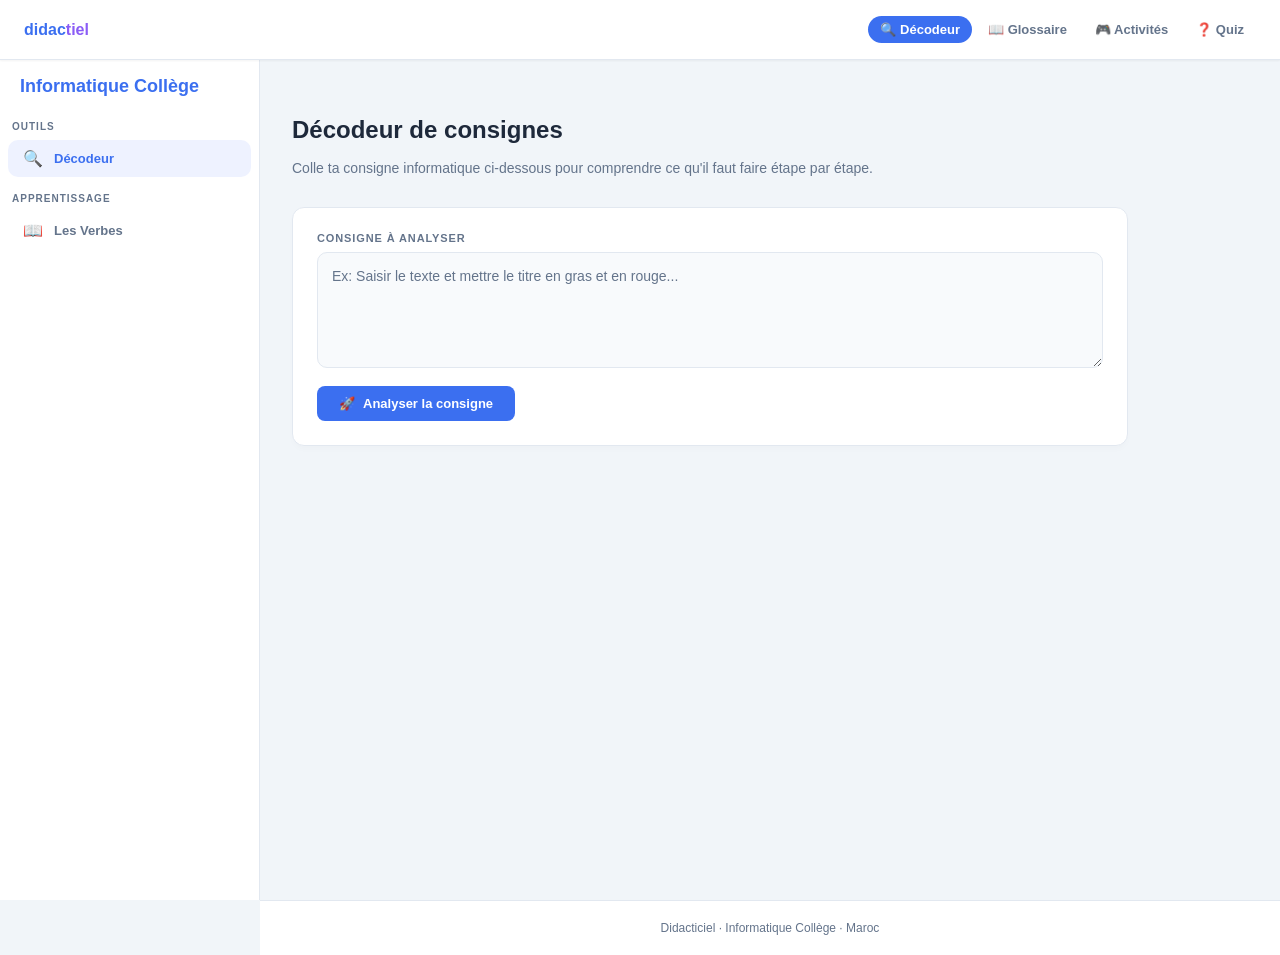
==== commit 1909c923: "fixing ind" ====
--- a/index.html
+++ b/index.html
@@ -260,6 +260,7 @@
       border-radius: 10px; padding: 10px 14px; font-size: 13px;
     }
     .verbe-chip strong { color: var(--accent); font-weight: 700; }
+    .verbe-chip .action { font-size: 12px; color: var(--text); margin-top: 4px; font-style: italic; }
     .verbe-chip .ar { direction: rtl; font-family: var(--font-ar); font-size: 14px; color: var(--muted); margin-top: 4px; line-height: 1.9; }
 
     .checklist { list-style: none; display: flex; flex-direction: column; gap: 8px; padding: 0; }
@@ -272,231 +273,133 @@
       background: linear-gradient(135deg, #f8f3ff 0%, #f0e8fe 100%);
       border: 1px solid #ddd6fe; border-radius: 10px; padding: 14px 16px;
     }
+    .tip-block {
+      background: #fff9db; border: 1px solid #fab005; border-radius: 10px; padding: 14px 16px; font-size: 14px; color: #856404;
+    }
     .error-msg { background: #fff0f0; border: 1px solid #ffc0c0; border-radius: 10px; padding: 14px 18px; color: #c0392b; font-size: 14px; }
 
-    /* ── LEARN VIEW ── */
-    .learn-header { display: flex; align-items: center; gap: 16px; margin-bottom: 24px; }
-    .learn-back {
-      background: var(--surface); border: 1.5px solid var(--border); border-radius: 8px;
-      padding: 6px 12px; font-size: 12px; font-weight: 600; color: var(--muted);
-      cursor: pointer; font-family: var(--font); transition: all .15s;
-    }
-    .learn-back:hover { border-color: var(--accent); color: var(--accent); }
-
-    /* verbe hero card */
-    .verbe-hero {
-      border-radius: var(--radius); padding: 28px 28px 22px;
-      margin-bottom: 18px; color: #fff; position: relative; overflow: hidden;
-    }
-    .verbe-hero::before {
-      content: attr(data-emoji);
-      position: absolute; right: 20px; top: 50%; transform: translateY(-50%);
-      font-size: 72px; opacity: .18; pointer-events: none;
-    }
-    .verbe-hero .vh-verb { font-size: 30px; font-weight: 700; letter-spacing: -.01em; }
-    .verbe-hero .vh-def { font-size: 14px; opacity: .88; margin-top: 6px; max-width: 460px; line-height: 1.6; }
-    .verbe-hero .vh-ar {
-      margin-top: 12px; font-size: 20px;
-      opacity: .92; direction: rtl; display: inline-block;
-      background: rgba(255,255,255,.15); padding: 4px 12px; border-radius: 8px;
-    }
-
-    .anim-badge {
-      display: inline-flex; align-items: center; gap: 6px;
-      background: rgba(255,255,255,.2); border: 1px solid rgba(255,255,255,.35);
-      border-radius: 20px; padding: 4px 10px; font-size: 11px;
-      margin-top: 0; margin-bottom: 12px; font-weight: 600;
-    }
-    .anim-dot { width: 7px; height: 7px; border-radius: 50%; background: #fff; animation: blink 1s ease infinite; }
-    @keyframes blink { 0%,100%{opacity:1;transform:scale(1)} 50%{opacity:.5;transform:scale(.7)} }
-
-    /* example box */
-    .example-box {
-      background: linear-gradient(135deg, #d1fae5 0%, #ecfdf5 100%);
-      border: 1px solid #a7f3d0; border-radius: 12px;
-      padding: 16px 18px; margin-bottom: 16px;
-    }
-    .example-box .ex-label { font-size: 10px; font-weight: 700; color: #059669; text-transform: uppercase; letter-spacing:.07em; margin-bottom: 6px; }
-    .example-box .ex-text { font-size: 14px; color: #064e3b; line-height: 1.7; }
-
-    /* exercise card */
-    .exercise-card {
-      background: var(--surface); border: 1.5px solid var(--border);
-      border-radius: var(--radius); padding: 22px 24px;
-    }
-    .ex-title { font-size: 10px; font-weight: 700; color: var(--muted); text-transform: uppercase; letter-spacing:.08em; margin-bottom: 4px; }
-    .ex-question { font-size: 15px; font-weight: 600; margin-bottom: 16px; line-height: 1.5; }
-
-    /* QCM */
-    .qcm-options { display: flex; flex-direction: column; gap: 9px; }
-    .qcm-option {
-      display: flex; align-items: center; gap: 12px;
-      padding: 11px 14px; border: 1.5px solid var(--border);
-      border-radius: 10px; cursor: pointer; font-size: 14px;
-      transition: border-color .15s, background .15s; user-select: none;
-      background: var(--surface2);
-    }
-    .qcm-option:hover:not(.disabled) { border-color: var(--accent); background: var(--accent-light); }
-    .qcm-option.selected { border-color: var(--accent); background: var(--accent-light); }
-    .qcm-option.correct  { border-color: #059669; background: #d1fae5; color: #064e3b; }
-    .qcm-option.wrong    { border-color: #dc2626; background: #fee2e2; color: #7f1d1d; text-decoration: line-through; }
-    .qcm-option.disabled { cursor: default; }
-    .qcm-option .opt-cb  { width:16px;height:16px;border:2px solid var(--border);border-radius:4px;flex-shrink:0;display:flex;align-items:center;justify-content:center;transition:all.15s; }
-    .qcm-option.selected .opt-cb,
-    .qcm-option.correct  .opt-cb { border-color: var(--accent); background: var(--accent); }
-    .qcm-option.correct  .opt-cb { border-color:#059669;background:#059669; }
-    .qcm-option.wrong    .opt-cb { border-color:#dc2626;background:#dc2626; }
-    .opt-check { color:#fff;font-size:10px; }
-
-    /* verbe list overview */
-    .verbe-list-grid { display: grid; grid-template-columns: repeat(auto-fill, minmax(200px,1fr)); gap: 16px; }
-    .verbe-list-card {
-      background: var(--surface); border: 1.5px solid var(--border);
-      border-radius: var(--radius); padding: 18px 16px; cursor: pointer;
-      transition: transform .15s, box-shadow .15s, border-color .15s;
-    }
-    .verbe-list-card:hover { transform: translateY(-3px); box-shadow: 0 8px 28px rgba(59,111,240,.13); border-color: var(--accent); }
-    .vlc-emoji { font-size: 26px; margin-bottom: 8px; }
-    .vlc-verb  { font-size: 15px; font-weight: 700; margin-bottom: 4px; }
-    .vlc-def   { font-size: 12px; color: var(--muted); line-height: 1.5; }
-    .vlc-ar    { font-size: 15px; margin-top: 6px; direction: rtl; color: var(--accent2); }
-
-    /* progress bar */
-    .progress-wrap { margin-bottom: 24px; }
-    .progress-label { font-size: 12px; color: var(--muted); margin-bottom: 6px; font-weight: 600; }
-    .progress-bar { height: 6px; background: var(--border); border-radius: 3px; overflow: hidden; }
-    .progress-fill { height: 100%; background: linear-gradient(90deg, var(--accent), #6b9aff); border-radius: 3px; transition: width .5s ease; }
+    /* ── Sidebar Nav ── */
+    .sidebar-nav { flex: 1; }
+
   </style>
 </head>
 <body>
 
-<!-- Mobile hamburger -->
-<button class="hamburger" onclick="document.querySelector('.sidebar').classList.toggle('open')" aria-label="Menu">
-  <span></span><span></span><span></span>
-</button>
-
-<!-- ═══ TOP NAVBAR ═══════════════════════════════════════════ -->
-<header class="topbar">
-  <!-- nav.js injects <nav> here automatically -->
-</header>
-
-<!-- ═══ SIDEBAR (LEFT) ═══════════════════════════════════════════ -->
-<nav class="sidebar">
-  <div class="nav-section">Outils</div>
-  <button class="nav-item active" id="nav-decoder" onclick="showView('decoder')">
-    <span class="ni-icon">🔍</span>
-    <span class="ni-label">Décodeur</span>
-  </button>
-
-  <div class="nav-section">Apprentissage</div>
-  <button class="nav-item" id="nav-learn" onclick="toggleLearnMenu()">
-    <span class="ni-icon">📖</span>
-    <span class="ni-label">Apprendre les verbes</span>
-  </button>
-  <div class="nav-verbes" id="nav-verbes">
-    <!-- populated by JS -->
+  <div class="hamburger" onclick="document.querySelector('.sidebar').classList.toggle('open')">
+    <span></span><span></span><span></span>
   </div>
-</nav>
-
-<!-- ═══ MAIN CONTENT ══════════════════════════════════════════════ -->
-<main class="main-wrap">
-
-  <!-- ── VIEW : Décodeur ─────────────────────────────── -->
-  <div class="view active" id="view-decoder">
-    <div class="page-header">
-      <h1>🔍 Décodeur de consignes</h1>
-      <p class="subtitle">Analyse une consigne d'informatique : verbes d'action, étapes à suivre et traduction en arabe.</p>
+
+  <div class="topbar">
+    <!-- nav.js will inject links here -->
+  </div>
+
+  <aside class="sidebar">
+    <div class="sidebar-header">
+      <div style="font-size: 18px; font-weight: 800; color: var(--accent)">Informatique <span>Collège</span></div>
     </div>
-
-    <div class="card">
-      <label class="lbl" for="consigne">Consigne à analyser</label>
-      <textarea id="consigne" rows="4" placeholder="Ex : Identifie et classe les différents types de fichiers présents dans le dossier…"></textarea>
-      <div class="btn-row">
-        <button class="primary" onclick="decoder()" id="btn">🚀 Décoder la consigne</button>
-        <div class="loading" id="loading">
-          <div class="spinner"></div>
-          Analyse en cours…
+    
+    <div class="sidebar-nav">
+      <div class="nav-section">Outils</div>
+      <button class="nav-item active" id="nav-decoder" onclick="showView('decoder')">
+        <span class="ni-icon">🔍</span><span class="ni-label">Décodeur</span>
+      </button>
+
+      <div class="nav-section">Apprentissage</div>
+      <button class="nav-item" id="nav-learn" onclick="toggleLearnMenu()">
+        <span class="ni-icon">📖</span><span class="ni-label">Les Verbes</span>
+      </button>
+      <div class="nav-verbes" id="nav-verbes">
+        <!-- Injected via JS -->
+      </div>
+    </div>
+  </aside>
+
+  <main class="main-wrap">
+    
+    <!-- VIEW: DECODER -->
+    <div id="view-decoder" class="view active">
+      <div class="page-header">
+        <h1>Décodeur de consignes</h1>
+        <p class="subtitle">Colle ta consigne informatique ci-dessous pour comprendre ce qu'il faut faire étape par étape.</p>
+      </div>
+
+      <div class="card">
+        <label class="lbl">Consigne à analyser</label>
+        <textarea id="consigne" rows="4" placeholder="Ex: Saisir le texte et mettre le titre en gras et en rouge..."></textarea>
+        
+        <div class="btn-row">
+          <button id="btn" class="primary" onclick="decoder()">
+            <span>🚀</span> Analyser la consigne
+          </button>
+          <div id="loading" class="loading">
+            <div class="spinner"></div> Analyse en cours...
+          </div>
+        </div>
+      </div>
+
+      <div id="result"></div>
+    </div>
+
+    <!-- VIEW: LEARN LIST -->
+    <div id="view-learn-list" class="view">
+      <h1>Dictionnaire des verbes</h1>
+      <p class="subtitle">Apprends la signification des verbes d'action utilisés en informatique.</p>
+      <div id="verbe-list-grid" class="verbe-list-grid" style="display: grid; grid-template-columns: repeat(auto-fill, minmax(200px, 1fr)); gap: 16px;">
+        <!-- Injected via JS -->
+      </div>
+    </div>
+
+    <!-- VIEW: VERBE DETAIL -->
+    <div id="view-verbe-detail" class="view">
+      <div id="vd-breadcrumb" style="font-size: 12px; color: var(--muted); margin-bottom: 12px;"></div>
+      <div id="vd-hero" class="card" style="color: #fff; padding: 32px; position: relative; overflow: hidden;">
+        <!-- Injected via JS -->
+      </div>
+      
+      <div class="section">
+        <div class="section-header"><h2>Exemple</h2></div>
+        <p id="vd-exemple" style="font-style: italic; color: var(--muted);"></p>
+      </div>
+
+      <div class="section">
+        <div class="section-header"><h2>Petit Test</h2></div>
+        <p id="vd-ex-question" style="font-weight: 600; margin-bottom: 16px;"></p>
+        <div id="vd-ex-body"></div>
+        <div id="vd-feedback" style="display: none;"></div>
+        <div class="btn-row">
+          <button id="vd-check-btn" class="primary" onclick="checkExercise()">Vérifier</button>
+          <button id="vd-retry-btn" class="primary" style="display: none; background: var(--muted);" onclick="retryExercise()">Réessayer</button>
         </div>
       </div>
     </div>
 
-    <div id="result"></div>
-  </div>
-
-  <!-- ── VIEW : Liste des verbes ─────────────────────── -->
-  <div class="view" id="view-learn-list">
-    <div class="page-header">
-      <h1>📖 Apprendre les verbes</h1>
-      <p class="subtitle">Clique sur un verbe pour voir sa définition, un exemple et un exercice interactif.</p>
-    </div>
-    <div class="verbe-list-grid" id="verbe-list-grid">
-      <!-- populated by JS -->
-    </div>
-  </div>
-
-  <!-- ── VIEW : Détail d'un verbe ────────────────────── -->
-  <div class="view" id="view-verbe-detail">
-    <div class="learn-header">
-      <button class="learn-back" onclick="showView('learn-list')">← Retour</button>
-      <div id="vd-breadcrumb" style="font-size:13px;color:var(--muted)"></div>
-    </div>
-
-    <!-- hero -->
-    <div class="verbe-hero card" id="vd-hero"></div>
-
-    <!-- progress -->
-    <div class="progress-wrap">
-      <div class="progress-label" id="vd-progress-label"></div>
-      <div class="progress-bar"><div class="progress-fill" id="vd-progress-fill"></div></div>
-    </div>
-
-    <!-- example -->
-    <div class="example-box">
-      <div class="ex-label">Exemple de consigne</div>
-      <div class="ex-text" id="vd-exemple"></div>
-    </div>
-
-    <!-- exercise -->
-    <div class="exercise-card">
-      <div class="ex-title">Exercice interactif</div>
-      <div class="ex-question" id="vd-ex-question"></div>
-      <div id="vd-ex-body"></div>
-      <div class="feedback-row">
-        <button class="primary" id="vd-check-btn" onclick="checkExercise()">Vérifier</button>
-        <button class="btn-row" id="vd-retry-btn" onclick="retryExercise()" style="display:none; background:none; border:1px solid var(--border); color:var(--text);">Réessayer</button>
-        <div class="feedback-msg" id="vd-feedback"></div>
-      </div>
-      <div class="explication-box" id="vd-explication"></div>
-    </div>
-  </div>
-
-</main>
-
-<script>
-/* ── Data ─────────────────────────────────────────────── */
+  </main>
+
+  <script>
+/* ── Données des verbes ──────────────────────────────── */
 window.VERBES_DATA = [
   {
-    id: 'identifier', verbe: 'Identifier', emoji: '🔍', couleur: '#3b82f6',
-    definition: 'Reconnaître et nommer un élément, une caractéristique ou un problème.',
-    traduction: 'تحديد',
-    exemple: 'Identifie les composants de l\'ordinateur sur le schéma.',
+    id: 'saisir', verbe: 'Saisir', emoji: '⌨️', couleur: '#3b82f6',
+    definition: 'Écrire du texte ou des nombres à l\'aide du clavier.',
+    traduction: 'كتابة / إدخال',
+    exemple: 'Saisis ton nom et ton prénom dans le formulaire.',
     exercice: {
-      type: 'qcm', question: 'Que signifie "Identifier" dans une consigne ?',
+      type: 'qcm', question: 'Quel outil utilises-tu pour "Saisir" ?',
       choix: [
-        { texte: 'Créer un nouvel objet', correct: false },
-        { texte: 'Reconnaître et nommer un élément existant', correct: true },
-        { texte: 'Effacer une erreur', correct: false }
+        { texte: 'La souris', correct: false },
+        { texte: 'Le clavier', correct: true },
+        { texte: 'L\'imprimante', correct: false }
       ],
-      explication: 'Identifier implique de repérer quelque chose qui existe déjà.'
+      explication: 'Saisir signifie entrer des données via le clavier.'
     }
   },
   {
-    id: 'classer', verbe: 'Classer', emoji: '🗂️', couleur: '#10b981',
-    definition: 'Mettre en ordre des objets ou des informations selon des critères précis.',
+    id: 'classer', verbe: 'Classer', emoji: '📁', couleur: '#10b981',
+    definition: 'Ranger des fichiers ou des dossiers dans un ordre précis.',
     traduction: 'تصنيف',
-    exemple: 'Classe les fichiers par date de modification.',
+    exemple: 'Classe ces fichiers par ordre alphabétique.',
     exercice: {
-      type: 'qcm', question: 'Quelle action correspond à "Classer" ?',
+      type: 'qcm', question: 'Classer des fichiers permet de :',
       choix: [
         { texte: 'Mettre en ordre selon des critères', correct: true },
         { texte: 'Supprimer les documents inutiles', correct: false },
@@ -546,6 +449,7 @@
 function buildVerbeNav() {
   const container = document.getElementById('nav-verbes');
   const grid = document.getElementById('verbe-list-grid');
+  if (!container || !grid) return;
   container.innerHTML = '';
   grid.innerHTML = '';
 
@@ -560,12 +464,13 @@
 
     // Main Grid Item
     const card = document.createElement('div');
-    card.className = 'verbe-list-card';
+    card.className = 'card';
+    card.style.cursor = 'pointer';
     card.innerHTML = `
-      <div class="vlc-emoji">${v.emoji}</div>
-      <div class="vlc-verb">${v.verbe}</div>
-      <div class="vlc-def">${v.definition}</div>
-      <div class="vlc-ar">${v.traduction}</div>`;
+      <div style="font-size: 24px; margin-bottom: 8px;">${v.emoji}</div>
+      <div style="font-weight: 700; color: var(--accent);">${v.verbe}</div>
+      <div style="font-size: 12px; color: var(--muted); margin: 4px 0;">${v.definition}</div>
+      <div style="direction: rtl; font-family: var(--font-ar); color: var(--muted);">${v.traduction}</div>`;
     card.onclick = () => openVerbe(v.id);
     grid.appendChild(card);
   });
@@ -582,13 +487,12 @@
   document.getElementById('vd-breadcrumb').textContent = `Verbes › ${v.verbe}`;
 
   const hero = document.getElementById('vd-hero');
-  hero.setAttribute('data-emoji', v.emoji);
   hero.style.background = `linear-gradient(135deg, ${v.couleur}dd, ${v.couleur}99)`;
   hero.innerHTML = `
-    <div class="anim-badge"><div class="anim-dot"></div> Découverte</div>
-    <div class="vh-verb">${v.emoji} ${v.verbe}</div>
-    <div class="vh-def">${v.definition}</div>
-    <div class="vh-ar">${v.traduction}</div>`;
+    <div style="font-size: 12px; opacity: 0.8; margin-bottom: 8px;">Découverte</div>
+    <div style="font-size: 28px; font-weight: 800;">${v.emoji} ${v.verbe}</div>
+    <div style="font-size: 16px; margin-top: 8px;">${v.definition}</div>
+    <div style="direction: rtl; font-family: var(--font-ar); font-size: 20px; margin-top: 12px;">${v.traduction}</div>`;
 
   document.getElementById('vd-exemple').textContent = v.exemple;
   document.getElementById('vd-ex-question').textContent = v.exercice.question;
@@ -614,14 +518,25 @@
 
   if (ex.type === 'qcm') {
     const wrap = document.createElement('div');
-    wrap.className = 'qcm-options';
+    wrap.style.display = 'flex';
+    wrap.style.flexDirection = 'column';
+    wrap.style.gap = '8px';
     ex.choix.forEach((c, i) => {
       const opt = document.createElement('div');
-      opt.className = 'qcm-option';
+      opt.style.padding = '12px';
+      opt.style.border = '1.5px solid var(--border)';
+      opt.style.borderRadius = '8px';
+      opt.style.cursor = 'pointer';
       opt.dataset.index = i;
-      opt.innerHTML = `<div class="opt-cb"><span class="opt-check">✓</span></div><span>${c.texte}</span>`;
+      opt.innerHTML = `<span>${c.texte}</span>`;
       opt.onclick = () => {
-        wrap.querySelectorAll('.qcm-option').forEach(o => o.classList.remove('selected'));
+        wrap.querySelectorAll('div').forEach(o => {
+            o.style.background = '';
+            o.style.borderColor = 'var(--border)';
+            o.classList.remove('selected');
+        });
+        opt.style.background = 'var(--accent-light)';
+        opt.style.borderColor = 'var(--accent)';
         opt.classList.add('selected');
       };
       wrap.appendChild(opt);
@@ -635,19 +550,10 @@
   const ex = v.exercice;
   let correct = false;
 
-  if (ex.type === 'qcm') {
-    const selected = document.querySelector('.qcm-option.selected');
-    if (!selected) return alert("Choisis une réponse !");
-    const idx = +selected.dataset.index;
-    correct = ex.choix[idx].correct;
-
-    document.querySelectorAll('.qcm-option').forEach(o => {
-      o.classList.add('disabled');
-      const i = +o.dataset.index;
-      if (ex.choix[i].correct) o.classList.add('correct');
-      else if (o.classList.contains('selected')) o.classList.add('wrong');
-    });
-  }
+  const selected = document.querySelector('.view.active .selected');
+  if (!selected) return alert("Choisis une réponse !");
+  const idx = +selected.dataset.index;
+  correct = ex.choix[idx].correct;
 
   showFeedback(correct, ex.explication);
   document.getElementById('vd-check-btn').style.display = 'none';
@@ -657,18 +563,19 @@
 function showFeedback(correct, explication) {
   const fb = document.getElementById('vd-feedback');
   fb.style.display = 'block';
-  fb.style.padding = '10px';
+  fb.style.padding = '12px';
   fb.style.borderRadius = '8px';
-  fb.style.marginTop = '10px';
+  fb.style.marginTop = '12px';
+  fb.style.fontSize = '14px';
   
   if(correct) {
     fb.style.background = '#d1fae5';
     fb.style.color = '#065f46';
-    fb.textContent = '✅ Bravo ! Bonne réponse.';
+    fb.innerHTML = `<strong>✅ Bravo !</strong><br>${explication}`;
   } else {
     fb.style.background = '#fee2e2';
     fb.style.color = '#991b1b';
-    fb.textContent = '❌ Pas tout à fait.'; 
+    fb.innerHTML = `<strong>❌ Pas tout à fait.</strong><br>${explication}`; 
   }
 }
 
@@ -707,19 +614,18 @@
     }
 
     const data = await response.json();
-    const raw = data.choices[0].message.content.trim();
-
-    // Plus besoin de Regex complexes pour enlever le markdown, 
-// mais on garde le parse pour vérifier :
-let parsed;
-try {
-  parsed = JSON.parse(raw);
-} catch (e) {
-  // Si erreur ici, c'est que l'IA a planté (rare avec le JSON mode)
-  throw new Error("Impossible de lire la réponse de l'IA");
-}
-
-afficherResultat(parsed);
+    
+    // Groq returns choices[0].message.content which is a string (JSON)
+    let parsed;
+    try {
+      const raw = data.choices[0].message.content.trim();
+      parsed = JSON.parse(raw);
+    } catch (e) {
+      console.error("Parsing error:", e);
+      throw new Error("Impossible de lire la réponse de l'IA");
+    }
+
+    afficherResultat(parsed);
 
   } catch (err) {
     document.getElementById("result").innerHTML = `<div class="error-msg">❌ Erreur : ${err.message}</div>`;
@@ -730,17 +636,35 @@
 }
 
 function afficherResultat(data) {
-  const verbesHTML = data.verbes.map(v => `
+  // Ensure properties exist before mapping to avoid "undefined" errors
+  const verbesList = data.verbes_cles || data.verbes || [];
+  const stepsList = data.etapes_detaillees || data.checklist || [];
+  const tradAr = data.traduction_complete_ar || data.traduction || "";
+  const tip = data.astuce_du_prof || "";
+  const objectif = data.analyse?.objectif || "";
+
+  const verbesHTML = verbesList.map(v => `
     <div class="verbe-chip">
-      <strong>${v.verbe}</strong> — ${v.explication}
+      <strong>${v.verbe}</strong>
+      <div class="action">${v.action_concrete || v.explication || ""}</div>
       <div class="ar">${v.traduction_ar}</div>
     </div>`).join("");
     
-  const stepsHTML = data.checklist.map((e, i) =>
+  const stepsHTML = stepsList.map((e, i) =>
     `<li><input type="checkbox" id="step${i}"><label for="step${i}">${e}</label></li>`
   ).join("");
   
-  document.getElementById("result").innerHTML = `
+  let resultHTML = "";
+  
+  if (objectif) {
+    resultHTML += `
+    <div class="section" style="animation-delay:.02s">
+      <div class="section-header"><div class="section-icon" style="background:#e0f2fe">🎯</div><h2>Objectif</h2></div>
+      <p style="font-size: 14px; line-height: 1.6;">${objectif}</p>
+    </div>`;
+  }
+
+  resultHTML += `
     <div class="section" style="animation-delay:.05s">
       <div class="section-header"><div class="section-icon" style="background:#fef3c7">🔑</div><h2>Verbes d'action</h2></div>
       <div class="verbes-grid">${verbesHTML}</div>
@@ -751,8 +675,18 @@
     </div>
     <div class="section" style="animation-delay:.19s">
       <div class="section-header"><div class="section-icon" style="background:#ede9fe">🌐</div><h2>Traduction en arabe</h2></div>
-      <p class="arabic-block">${data.traduction}</p>
+      <p class="arabic-block">${tradAr}</p>
     </div>`;
+
+  if (tip) {
+    resultHTML += `
+    <div class="section" style="animation-delay:.25s">
+      <div class="section-header"><div class="section-icon" style="background:#fff9db">💡</div><h2>Astuce du Prof</h2></div>
+      <div class="tip-block">${tip}</div>
+    </div>`;
+  }
+
+  document.getElementById("result").innerHTML = resultHTML;
 }
 
 /* ── Init ─────────────────────────────────────────────── */
@@ -761,11 +695,10 @@
 });
 </script>
 
-<!-- ── nav.js integration: set active page then load the script ── -->
+<!-- ── nav.js integration ── -->
 <script>window.NAV_ACTIVE = "index";</script>
 <script src="nav.js"></script>
 
-<!-- ── Move injected <nav> into the topbar after nav.js runs ── -->
 <script>
 document.addEventListener('DOMContentLoaded', function() {
   const injectedNav = document.body.querySelector('nav:not(.sidebar)');
@@ -777,4 +710,4 @@
 </script>
 
 </body>
-</html>+</html>
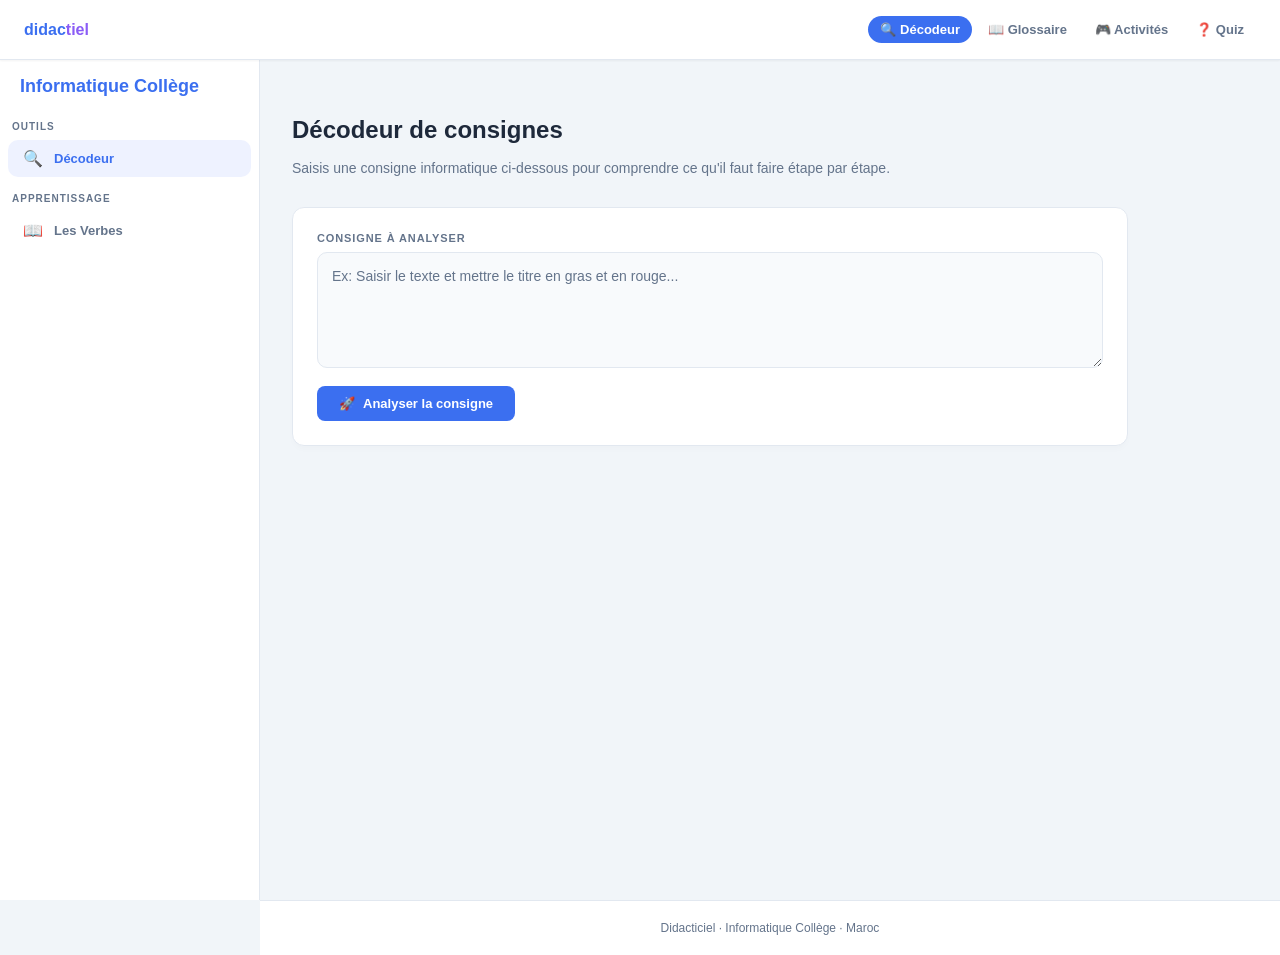
==== commit 01815d0f: "fix syntax" ====
--- a/index.html
+++ b/index.html
@@ -164,6 +164,7 @@
       max-width: 900px;
       padding: 40px 32px;
       min-height: calc(100vh - var(--topbar-h));
+      position: relative;
     }
 
     /* ── Footer (injected by nav.js) ── */
@@ -263,9 +264,23 @@
     .verbe-chip .action { font-size: 12px; color: var(--text); margin-top: 4px; font-style: italic; }
     .verbe-chip .ar { direction: rtl; font-family: var(--font-ar); font-size: 14px; color: var(--muted); margin-top: 4px; line-height: 1.9; }
 
-    .checklist { list-style: none; display: flex; flex-direction: column; gap: 8px; padding: 0; }
-    .checklist li { display: flex; align-items: flex-start; gap: 10px; font-size: 14px; line-height: 1.6; }
-    .checklist input[type="checkbox"] { margin-top: 3px; width: 15px; height: 15px; accent-color: var(--accent); cursor: pointer; flex-shrink: 0; }
+    .checklist { list-style: none; display: flex; flex-direction: column; gap: 10px; padding: 0; }
+    .checklist li { display: flex; align-items: flex-start; gap: 10px; }
+    .checklist input[type="checkbox"] { margin-top: 5px; width: 15px; height: 15px; accent-color: var(--accent); cursor: pointer; flex-shrink: 0; }
+    .checklist label { display: flex; flex-direction: column; gap: 3px; flex: 1; }
+    .step-fr { font-size: 14px; color: var(--text); line-height: 1.6; }
+    .step-ar { direction: rtl; text-align: right; font-family: var(--font-ar); font-size: 13px; color: var(--muted); line-height: 1.9; background: var(--surface2); border-radius: 6px; padding: 2px 8px; border-right: 3px solid var(--accent); }
+    .objectif-ar { direction: rtl; text-align: right; font-family: var(--font-ar); font-size: 15px; color: var(--muted); line-height: 1.9; margin-top: 6px; padding-top: 8px; border-top: 1px solid var(--border); }
+
+    .hors-sujet-card {
+      display: flex; align-items: flex-start; gap: 16px;
+      background: #fff7ed; border: 1.5px solid #fed7aa;
+      border-radius: var(--radius); padding: 24px;
+    }
+    .hors-sujet-icon { font-size: 32px; flex-shrink: 0; }
+    .hors-sujet-content { display: flex; flex-direction: column; gap: 10px; }
+    .hors-sujet-fr { font-size: 14px; color: #92400e; font-weight: 600; margin: 0; line-height: 1.6; }
+    .hors-sujet-ar { direction: rtl; text-align: right; font-family: var(--font-ar); font-size: 16px; color: #92400e; margin: 0; line-height: 2; background: #fef3c7; border-radius: 8px; padding: 8px 12px; }
 
     .arabic-block {
       direction: rtl; text-align: right;
@@ -320,13 +335,18 @@
     <div id="view-decoder" class="view active">
       <div class="page-header">
         <h1>Décodeur de consignes</h1>
-        <p class="subtitle">Colle ta consigne informatique ci-dessous pour comprendre ce qu'il faut faire étape par étape.</p>
+        <p class="subtitle">Saisis une consigne informatique ci-dessous pour comprendre ce qu'il faut faire étape par étape.</p>
       </div>
 
       <div class="card">
         <label class="lbl">Consigne à analyser</label>
         <textarea id="consigne" rows="4" placeholder="Ex: Saisir le texte et mettre le titre en gras et en rouge..."></textarea>
         
+        <div id="traduction-inline" style="display:none; margin-top: 12px;">
+          <label class="lbl" style="margin-bottom: 6px;">Traduction de la consigne</label>
+          <p id="traduction-inline-text" class="arabic-block" style="margin: 0;"></p>
+        </div>
+
         <div class="btn-row">
           <button id="btn" class="primary" onclick="decoder()">
             <span>🚀</span> Analyser la consigne
@@ -374,56 +394,56 @@
     </div>
 
   </main>
-
+  <script src="verbes-data.js"></script>
   <script>
 /* ── Données des verbes ──────────────────────────────── */
-window.VERBES_DATA = [
-  {
-    id: 'saisir', verbe: 'Saisir', emoji: '⌨️', couleur: '#3b82f6',
-    definition: 'Écrire du texte ou des nombres à l\'aide du clavier.',
-    traduction: 'كتابة / إدخال',
-    exemple: 'Saisis ton nom et ton prénom dans le formulaire.',
-    exercice: {
-      type: 'qcm', question: 'Quel outil utilises-tu pour "Saisir" ?',
-      choix: [
-        { texte: 'La souris', correct: false },
-        { texte: 'Le clavier', correct: true },
-        { texte: 'L\'imprimante', correct: false }
-      ],
-      explication: 'Saisir signifie entrer des données via le clavier.'
-    }
-  },
-  {
-    id: 'classer', verbe: 'Classer', emoji: '📁', couleur: '#10b981',
-    definition: 'Ranger des fichiers ou des dossiers dans un ordre précis.',
-    traduction: 'تصنيف',
-    exemple: 'Classe ces fichiers par ordre alphabétique.',
-    exercice: {
-      type: 'qcm', question: 'Classer des fichiers permet de :',
-      choix: [
-        { texte: 'Mettre en ordre selon des critères', correct: true },
-        { texte: 'Supprimer les documents inutiles', correct: false },
-        { texte: 'Lire un document', correct: false }
-      ],
-      explication: 'Classer signifie organiser, ranger selon un ordre logique.'
-    }
-  },
-  {
-    id: 'creer', verbe: 'Créer', emoji: '✨', couleur: '#f59e0b',
-    definition: 'Donner naissance à quelque chose de nouveau qui n\'existait pas.',
-    traduction: 'إنشاء',
-    exemple: 'Crée un nouveau dossier nommé "Images".',
-    exercice: {
-      type: 'qcm', question: 'Si on te demande de "Créer" un fichier, tu dois :',
-      choix: [
-        { texte: 'Ouvrir un fichier existant', correct: false },
-        { texte: 'Fabriquer un nouveau fichier', correct: true },
-        { texte: 'Déplacer le fichier', correct: false }
-      ],
-      explication: 'Créer implique l\'apparition d\'un nouvel élément.'
-    }
-  }
-];
+// window.VERBES_DATA = [
+//   {
+//     id: 'saisir', verbe: 'Saisir', emoji: '⌨️', couleur: '#3b82f6',
+//     definition: 'Écrire du texte ou des nombres à l\'aide du clavier.',
+//     traduction: 'كتابة / إدخال',
+//     exemple: 'Saisis ton nom et ton prénom dans le formulaire.',
+//     exercice: {
+//       type: 'qcm', question: 'Quel outil utilises-tu pour "Saisir" ?',
+//       choix: [
+//         { texte: 'La souris', correct: false },
+//         { texte: 'Le clavier', correct: true },
+//         { texte: 'L\'imprimante', correct: false }
+//       ],
+//       explication: 'Saisir signifie entrer des données via le clavier.'
+//     }
+//   },
+//   {
+//     id: 'classer', verbe: 'Classer', emoji: '📁', couleur: '#10b981',
+//     definition: 'Ranger des fichiers ou des dossiers dans un ordre précis.',
+//     traduction: 'تصنيف',
+//     exemple: 'Classe ces fichiers par ordre alphabétique.',
+//     exercice: {
+//       type: 'qcm', question: 'Classer des fichiers permet de :',
+//       choix: [
+//         { texte: 'Mettre en ordre selon des critères', correct: true },
+//         { texte: 'Supprimer les documents inutiles', correct: false },
+//         { texte: 'Lire un document', correct: false }
+//       ],
+//       explication: 'Classer signifie organiser, ranger selon un ordre logique.'
+//     }
+//   },
+//   {
+//     id: 'creer', verbe: 'Créer', emoji: '✨', couleur: '#f59e0b',
+//     definition: 'Donner naissance à quelque chose de nouveau qui n\'existait pas.',
+//     traduction: 'إنشاء',
+//     exemple: 'Crée un nouveau dossier nommé "Images".',
+//     exercice: {
+//       type: 'qcm', question: 'Si on te demande de "Créer" un fichier, tu dois :',
+//       choix: [
+//         { texte: 'Ouvrir un fichier existant', correct: false },
+//         { texte: 'Fabriquer un nouveau fichier', correct: true },
+//         { texte: 'Déplacer le fichier', correct: false }
+//       ],
+//       explication: 'Créer implique l\'apparition d\'un nouvel élément.'
+//     }
+//   }
+// ];
 
 /* ── Navigation ──────────────────────────────────────── */
 function showView(id) {
@@ -518,44 +538,284 @@
 
   if (ex.type === 'qcm') {
     const wrap = document.createElement('div');
-    wrap.style.display = 'flex';
-    wrap.style.flexDirection = 'column';
-    wrap.style.gap = '8px';
+    wrap.style.cssText = 'display:flex;flex-direction:column;gap:8px;';
     ex.choix.forEach((c, i) => {
       const opt = document.createElement('div');
-      opt.style.padding = '12px';
-      opt.style.border = '1.5px solid var(--border)';
-      opt.style.borderRadius = '8px';
-      opt.style.cursor = 'pointer';
+      opt.style.cssText = 'padding:12px;border:1.5px solid var(--border);border-radius:8px;cursor:pointer;display:flex;align-items:center;gap:10px;';
       opt.dataset.index = i;
-      opt.innerHTML = `<span>${c.texte}</span>`;
-      opt.onclick = () => {
-        wrap.querySelectorAll('div').forEach(o => {
+      if (ex.multiple) {
+        opt.innerHTML = `<span style="width:18px;height:18px;border:2px solid var(--border);border-radius:4px;display:inline-block;flex-shrink:0;" class="chk-box"></span><span>${c.texte}</span>`;
+        opt.onclick = () => {
+          opt.classList.toggle('selected');
+          const box = opt.querySelector('.chk-box');
+          if (opt.classList.contains('selected')) {
+            opt.style.background = 'var(--accent-light)';
+            opt.style.borderColor = 'var(--accent)';
+            box.style.background = 'var(--accent)';
+            box.style.borderColor = 'var(--accent)';
+            box.innerHTML = '<svg width="12" height="12" viewBox="0 0 12 12"><polyline points="2,6 5,9 10,3" stroke="white" stroke-width="2" fill="none" stroke-linecap="round"/></svg>';
+          } else {
+            opt.style.background = '';
+            opt.style.borderColor = 'var(--border)';
+            box.style.background = '';
+            box.style.borderColor = 'var(--border)';
+            box.innerHTML = '';
+          }
+        };
+      } else {
+        opt.innerHTML = `<span style="width:18px;height:18px;border:2px solid var(--border);border-radius:50%;display:inline-block;flex-shrink:0;" class="chk-box"></span><span>${c.texte}</span>`;
+        opt.onclick = () => {
+          wrap.querySelectorAll('div').forEach(o => {
             o.style.background = '';
             o.style.borderColor = 'var(--border)';
             o.classList.remove('selected');
-        });
-        opt.style.background = 'var(--accent-light)';
-        opt.style.borderColor = 'var(--accent)';
-        opt.classList.add('selected');
-      };
+            const b = o.querySelector('.chk-box');
+            if (b) { b.style.background = ''; b.style.borderColor = 'var(--border)'; b.innerHTML = ''; }
+          });
+          opt.style.background = 'var(--accent-light)';
+          opt.style.borderColor = 'var(--accent)';
+          opt.classList.add('selected');
+          const box = opt.querySelector('.chk-box');
+          box.style.background = 'var(--accent)';
+          box.style.borderColor = 'var(--accent)';
+          box.innerHTML = '<svg width="10" height="10" viewBox="0 0 10 10"><circle cx="5" cy="5" r="3" fill="white"/></svg>';
+        };
+      }
       wrap.appendChild(opt);
     });
     body.appendChild(wrap);
+
+  } else if (ex.type === 'cloze') {
+    // Show the phrase with a dropdown in place of ____
+    const phraseEl = document.createElement('p');
+    phraseEl.style.cssText = 'font-size:15px;line-height:2;margin-bottom:14px;';
+    // Split on ____ to find the blank position
+    const parts = ex.phrase.split('____');
+    const select = document.createElement('select');
+    select.id = 'cloze-select';
+    select.style.cssText = 'font-size:14px;padding:4px 8px;border:1.5px solid var(--accent);border-radius:6px;background:var(--accent-light);color:var(--accent);font-weight:700;cursor:pointer;margin:0 4px;font-family:var(--font);';
+    const blank = document.createElement('option');
+    blank.value = '';
+    blank.textContent = '— choisir —';
+    select.appendChild(blank);
+    ex.choix.forEach(ch => {
+      const o = document.createElement('option');
+      o.value = ch;
+      o.textContent = ch;
+      select.appendChild(o);
+    });
+    phraseEl.append(parts[0] || '');
+    phraseEl.append(select);
+    phraseEl.append(parts[1] || '');
+    body.appendChild(phraseEl);
+
+  } else if (ex.type === 'relier') {
+    // Matching exercise — click left then click right to form a pair
+    body.innerHTML = `
+      <p style="font-size:12px;color:var(--muted);margin-bottom:12px;">Clique sur un élément à gauche, puis sur sa correspondance à droite.</p>
+      <div id="relier-wrap" style="display:grid;grid-template-columns:1fr 1fr;gap:10px;"></div>
+      <div id="relier-pairs" style="margin-top:12px;display:flex;flex-direction:column;gap:6px;"></div>`;
+    const wrap = document.getElementById('relier-wrap');
+
+    const leftSel = { el: null, idx: null };
+    const userPairs = []; // [{l, r}]
+
+    function renderItems() {
+      wrap.innerHTML = '';
+      // Left column
+      const leftCol = document.createElement('div');
+      leftCol.style.cssText = 'display:flex;flex-direction:column;gap:8px;';
+      ex.gauche.forEach((txt, i) => {
+        const alreadyPaired = userPairs.some(p => p.l === i);
+        const btn = document.createElement('button');
+        btn.dataset.side = 'left';
+        btn.dataset.idx = i;
+        btn.textContent = txt;
+        btn.style.cssText = `padding:10px 12px;border:1.5px solid ${alreadyPaired ? '#a3e635' : 'var(--border)'};border-radius:8px;background:${alreadyPaired ? '#f7fee7' : 'var(--surface2)'};cursor:${alreadyPaired ? 'default' : 'pointer'};font-size:13px;text-align:left;font-family:var(--font);color:var(--text);`;
+        if (!alreadyPaired) {
+          btn.onclick = () => {
+            wrap.querySelectorAll('[data-side=left]').forEach(b => { b.style.borderColor = 'var(--border)'; b.style.background = 'var(--surface2)'; });
+            btn.style.borderColor = 'var(--accent)';
+            btn.style.background = 'var(--accent-light)';
+            leftSel.el = btn;
+            leftSel.idx = i;
+          };
+        }
+        leftCol.appendChild(btn);
+      });
+
+      // Right column
+      const rightCol = document.createElement('div');
+      rightCol.style.cssText = 'display:flex;flex-direction:column;gap:8px;';
+      ex.droite.forEach((txt, j) => {
+        const alreadyPaired = userPairs.some(p => p.r === j);
+        const btn = document.createElement('button');
+        btn.dataset.side = 'right';
+        btn.dataset.idx = j;
+        btn.textContent = txt;
+        btn.style.cssText = `padding:10px 12px;border:1.5px solid ${alreadyPaired ? '#a3e635' : 'var(--border)'};border-radius:8px;background:${alreadyPaired ? '#f7fee7' : 'var(--surface2)'};cursor:${alreadyPaired ? 'default' : 'pointer'};font-size:13px;text-align:left;font-family:var(--font);color:var(--text);`;
+        if (!alreadyPaired) {
+          btn.onclick = () => {
+            if (leftSel.idx === null) return;
+            userPairs.push({ l: leftSel.idx, r: j });
+            leftSel.el = null;
+            leftSel.idx = null;
+            renderItems();
+            renderPairsLog();
+          };
+        }
+        rightCol.appendChild(btn);
+      });
+
+      wrap.appendChild(leftCol);
+      wrap.appendChild(rightCol);
+    }
+
+    function renderPairsLog() {
+      const log = document.getElementById('relier-pairs');
+      log.innerHTML = userPairs.map(p =>
+        `<div style="display:flex;align-items:center;gap:8px;font-size:13px;background:var(--surface2);border-radius:6px;padding:6px 10px;">
+          <span style="color:var(--accent);font-weight:600;">${ex.gauche[p.l]}</span>
+          <span style="color:var(--muted);">↔</span>
+          <span style="color:var(--accent);font-weight:600;">${ex.droite[p.r]}</span>
+          <button onclick="removePair(${p.l})" style="margin-left:auto;border:none;background:none;cursor:pointer;color:var(--muted);font-size:16px;">✕</button>
+        </div>`
+      ).join('');
+    }
+
+    window.removePair = (lIdx) => {
+      const i = userPairs.findIndex(p => p.l === lIdx);
+      if (i !== -1) userPairs.splice(i, 1);
+      renderItems();
+      renderPairsLog();
+    };
+
+    // Store reference for checkExercise
+    body._getUserPairs = () => userPairs;
+    body._correctPairs = ex.paires; // [[l,r],...]
+    renderItems();
+
+  } else if (ex.type === 'trier') {
+    // Drag-or-click items into categories
+    body.innerHTML = `
+      <p style="font-size:12px;color:var(--muted);margin-bottom:12px;">Clique sur un élément pour le placer dans la bonne catégorie.</p>
+      <div id="trier-items" style="display:flex;flex-wrap:wrap;gap:8px;margin-bottom:14px;"></div>
+      <div id="trier-cats" style="display:grid;grid-template-columns:repeat(${ex.categories.length},1fr);gap:12px;"></div>`;
+
+    const itemsWrap = document.getElementById('trier-items');
+    const catsWrap = document.getElementById('trier-cats');
+
+    const placements = {}; // itemIndex -> catIndex
+
+    function rebuildTrier() {
+      itemsWrap.innerHTML = '';
+      catsWrap.innerHTML = '';
+
+      // Unplaced items
+      ex.items.forEach((txt, i) => {
+        if (placements[i] !== undefined) return;
+        const chip = document.createElement('div');
+        chip.textContent = txt;
+        chip.style.cssText = 'padding:8px 14px;border:1.5px solid var(--accent);border-radius:20px;background:var(--accent-light);color:var(--accent);font-size:13px;font-weight:600;cursor:pointer;';
+        chip.onclick = () => showCatPicker(i, chip);
+        itemsWrap.appendChild(chip);
+      });
+
+      // Category bins
+      ex.categories.forEach((catName, ci) => {
+        const bin = document.createElement('div');
+        bin.style.cssText = 'border:1.5px dashed var(--border);border-radius:10px;padding:12px;min-height:70px;';
+        const title = document.createElement('div');
+        title.style.cssText = 'font-size:11px;font-weight:700;text-transform:uppercase;color:var(--muted);margin-bottom:8px;';
+        title.textContent = catName;
+        bin.appendChild(title);
+        // Items in this category
+        Object.entries(placements).forEach(([iStr, c]) => {
+          if (c !== ci) return;
+          const idx = +iStr;
+          const tag = document.createElement('div');
+          tag.style.cssText = 'display:inline-flex;align-items:center;gap:6px;padding:5px 10px;border-radius:16px;background:#d1fae5;color:#065f46;font-size:12px;font-weight:600;margin:3px;cursor:pointer;';
+          tag.innerHTML = `${ex.items[idx]} <span style="opacity:.6;">✕</span>`;
+          tag.onclick = () => { delete placements[idx]; rebuildTrier(); };
+          bin.appendChild(tag);
+        });
+        catsWrap.appendChild(bin);
+      });
+    }
+
+    function showCatPicker(itemIdx, anchor) {
+      // Remove any existing picker
+      document.querySelectorAll('.cat-picker').forEach(p => p.remove());
+      const picker = document.createElement('div');
+      picker.className = 'cat-picker';
+      picker.style.cssText = 'position:absolute;background:var(--surface);border:1.5px solid var(--border);border-radius:10px;box-shadow:0 4px 16px rgba(0,0,0,.12);z-index:999;padding:8px;display:flex;flex-direction:column;gap:6px;';
+      ex.categories.forEach((cat, ci) => {
+        const btn = document.createElement('button');
+        btn.textContent = cat;
+        btn.style.cssText = 'padding:8px 16px;border:1.5px solid var(--border);border-radius:8px;background:var(--surface2);cursor:pointer;font-size:13px;text-align:left;font-family:var(--font);white-space:nowrap;';
+        btn.onmouseenter = () => { btn.style.background = 'var(--accent-light)'; btn.style.borderColor = 'var(--accent)'; };
+        btn.onmouseleave = () => { btn.style.background = 'var(--surface2)'; btn.style.borderColor = 'var(--border)'; };
+        btn.onclick = () => { placements[itemIdx] = ci; picker.remove(); rebuildTrier(); };
+        picker.appendChild(btn);
+      });
+      anchor.style.position = 'relative';
+      anchor.appendChild(picker);
+    }
+
+    body._getPlacements = () => placements;
+    body._trierData = ex;
+    rebuildTrier();
   }
 }
 
 function checkExercise() {
   const v = currentVerbe;
   const ex = v.exercice;
+  const body = document.getElementById('vd-ex-body');
   let correct = false;
-
-  const selected = document.querySelector('.view.active .selected');
-  if (!selected) return alert("Choisis une réponse !");
-  const idx = +selected.dataset.index;
-  correct = ex.choix[idx].correct;
-
-  showFeedback(correct, ex.explication);
+  let explication = ex.explication || '';
+
+  if (ex.type === 'qcm') {
+    if (ex.multiple) {
+      const selected = [...document.querySelectorAll('#vd-ex-body .selected')];
+      if (selected.length === 0) return alert("Coche au moins une réponse !");
+      const selectedIdx = selected.map(s => +s.dataset.index);
+      const correctIdx = ex.choix.map((c, i) => c.correct ? i : -1).filter(i => i !== -1);
+      correct = selectedIdx.length === correctIdx.length && correctIdx.every(i => selectedIdx.includes(i));
+      if (!explication) explication = correct ? 'Toutes les bonnes cases ont été cochées !' : `Les bonnes réponses étaient : ${correctIdx.map(i => ex.choix[i].texte).join(', ')}.`;
+    } else {
+      const selected = document.querySelector('#vd-ex-body .selected');
+      if (!selected) return alert("Choisis une réponse !");
+      const idx = +selected.dataset.index;
+      correct = ex.choix[idx].correct;
+      if (!explication) {
+        const correctChoice = ex.choix.find(c => c.correct);
+        explication = correct ? 'Bonne réponse !' : `La bonne réponse était : « ${correctChoice ? correctChoice.texte : ''} ».`;
+      }
+    }
+
+  } else if (ex.type === 'cloze') {
+    const sel = document.getElementById('cloze-select');
+    if (!sel || sel.value === '') return alert("Choisis une réponse dans la liste !");
+    correct = ex.trous[0].toLowerCase().trim() === sel.value.toLowerCase().trim();
+    if (!explication) explication = correct ? 'Bonne réponse !' : `La bonne réponse était : « ${ex.trous[0]} ».`;
+
+  } else if (ex.type === 'relier') {
+    const userPairs = body._getUserPairs ? body._getUserPairs() : [];
+    const correctPairs = body._correctPairs || [];
+    if (userPairs.length < correctPairs.length) return alert(`Relie encore ${correctPairs.length - userPairs.length} paire(s) avant de vérifier.`);
+    correct = correctPairs.every(([cl, cr]) => userPairs.some(p => p.l === cl && p.r === cr));
+    if (!explication) explication = correct ? 'Tous les liens sont corrects !' : 'Certains liens sont incorrects. Les bonnes paires : ' + correctPairs.map(([l, r]) => `${ex.gauche[l]} ↔ ${ex.droite[r]}`).join(', ') + '.';
+
+  } else if (ex.type === 'trier') {
+    const placements = body._getPlacements ? body._getPlacements() : {};
+    const trierData = body._trierData || ex;
+    if (Object.keys(placements).length < trierData.items.length) return alert(`Place encore ${trierData.items.length - Object.keys(placements).length} élément(s) avant de vérifier.`);
+    correct = trierData.reponses.every((catIdx, i) => placements[i] === catIdx);
+    if (!explication) explication = correct ? 'Tous les éléments sont bien classés !' : 'Certains éléments sont mal classés. Les bonnes catégories : ' + trierData.items.map((item, i) => `${item} → ${trierData.categories[trierData.reponses[i]]}`).join(', ') + '.';
+  }
+
+  showFeedback(correct, explication);
   document.getElementById('vd-check-btn').style.display = 'none';
   document.getElementById('vd-retry-btn').style.display = '';
 }
@@ -591,31 +851,58 @@
 }
 
 /* ── Décodeur (Groq API) ───────────────────────────── */
+
+/**
+ * Single entry point for all environments.
+ * - Production (Netlify): GROQ_API_KEY env var is set → dev_key is ignored by the function.
+ * - Local dev (file://, localhost): no env var → function uses dev_key from the request body.
+ *   The key is asked once per session and stored only in sessionStorage (never committed).
+ */
+async function callProxy(consigne) {
+  const h = location.hostname;
+  const local = location.protocol === "file:" || h === "localhost" || h === "127.0.0.1" || h === "";
+
+  const body = { consigne };
+
+  if (local) {
+    let key = sessionStorage.getItem("groq_key") || "";
+    if (!key) {
+      key = prompt(
+        "🔑 Mode local détecté.\n\nColle ta clé API Groq pour tester :\n(Stockée en sessionStorage uniquement — jamais dans le code)"
+      );
+      if (!key) return null;
+      sessionStorage.setItem("groq_key", key.trim());
+    }
+    body.dev_key = key.trim();
+  }
+
+  const res = await fetch("/api/decode", {
+    method: "POST",
+    headers: { "Content-Type": "application/json" },
+    body: JSON.stringify(body)
+  });
+  if (!res.ok) {
+    const err = await res.json();
+    throw new Error(err.error?.message || `Erreur HTTP ${res.status}`);
+  }
+  return res.json();
+}
+
 async function decoder() {
   const consigne = document.getElementById("consigne").value.trim();
   if (!consigne) { alert("Écris d'abord une consigne !"); return; }
-  
+
   const btn = document.getElementById("btn");
   const loading = document.getElementById("loading");
-  btn.disabled = true; 
+  btn.disabled = true;
   loading.style.display = "flex";
   document.getElementById("result").innerHTML = "";
+  document.getElementById("traduction-inline").style.display = "none";
 
   try {
-    const response = await fetch("/api/decode", {
-      method: "POST",
-      headers: { "Content-Type": "application/json" },
-      body: JSON.stringify({ consigne })
-    });
-
-    if (!response.ok) {
-      const err = await response.json();
-      throw new Error(err.error?.message || `Erreur HTTP ${response.status}`);
-    }
-
-    const data = await response.json();
-    
-    // Groq returns choices[0].message.content which is a string (JSON)
+    const data = await callProxy(consigne);
+    if (!data) { btn.disabled = false; loading.style.display = "none"; return; } // user cancelled key prompt
+
     let parsed;
     try {
       const raw = data.choices[0].message.content.trim();
@@ -631,15 +918,40 @@
     document.getElementById("result").innerHTML = `<div class="error-msg">❌ Erreur : ${err.message}</div>`;
   }
 
-  btn.disabled = false; 
+  btn.disabled = false;
   loading.style.display = "none";
 }
 
 function afficherResultat(data) {
-  // Ensure properties exist before mapping to avoid "undefined" errors
+  // Handle off-topic consigne
+  if (data.hors_sujet) {
+    document.getElementById("result").innerHTML = `
+      <div class="hors-sujet-card">
+        <div class="hors-sujet-icon">🚫</div>
+        <div class="hors-sujet-content">
+          <p class="hors-sujet-fr">${data.message_fr}</p>
+          <p class="hors-sujet-ar">${data.message_ar}</p>
+        </div>
+      </div>`;
+    return;
+  }
+
+  // Handle ambiguous consigne (no software specified)
+  if (data.ambigu) {
+    document.getElementById("result").innerHTML = `
+      <div class="hors-sujet-card" style="background:#eff6ff; border-color:#bfdbfe;">
+        <div class="hors-sujet-icon">🤔</div>
+        <div class="hors-sujet-content">
+          <p class="hors-sujet-fr" style="color:#1e40af;">${data.message_fr}</p>
+          <p class="hors-sujet-ar" style="background:#dbeafe; color:#1e3a8a;">${data.message_ar}</p>
+        </div>
+      </div>`;
+    return;
+  }
+
   const verbesList = data.verbes_cles || data.verbes || [];
   const stepsList = data.etapes_detaillees || data.checklist || [];
-  const tradAr = data.traduction_complete_ar || data.traduction || "";
+  const tradAr = data.traduction_consigne_ar || data.traduction_complete_ar || data.traduction || "";
   const tip = data.astuce_du_prof || "";
   const objectif = data.analyse?.objectif || "";
 
@@ -649,19 +961,43 @@
       <div class="action">${v.action_concrete || v.explication || ""}</div>
       <div class="ar">${v.traduction_ar}</div>
     </div>`).join("");
-    
-  const stepsHTML = stepsList.map((e, i) =>
-    `<li><input type="checkbox" id="step${i}"><label for="step${i}">${e}</label></li>`
-  ).join("");
-  
+
+  // Steps can be bilingual objects {fr, ar} or plain strings (fallback)
+  const stepsHTML = stepsList.map((e, i) => {
+    const isBilingual = typeof e === "object" && e !== null && e.fr;
+    const frText = isBilingual ? e.fr : (typeof e === "string" ? e : "");
+    const arText = isBilingual ? e.ar : "";
+    return `
+      <li>
+        <input type="checkbox" id="step${i}">
+        <label for="step${i}">
+          <span class="step-fr">${frText}</span>
+          ${arText ? `<span class="step-ar">${arText}</span>` : ""}
+        </label>
+      </li>`;
+  }).join("");
+
+  const objectifAr = data.objectif_ar || "";
+
   let resultHTML = "";
-  
+
   if (objectif) {
     resultHTML += `
     <div class="section" style="animation-delay:.02s">
       <div class="section-header"><div class="section-icon" style="background:#e0f2fe">🎯</div><h2>Objectif</h2></div>
       <p style="font-size: 14px; line-height: 1.6;">${objectif}</p>
+      ${objectifAr ? `<p class="objectif-ar">${objectifAr}</p>` : ""}
     </div>`;
+  }
+
+  // Show translation inline under the consigne textarea
+  const inlineBox = document.getElementById("traduction-inline");
+  const inlineText = document.getElementById("traduction-inline-text");
+  if (tradAr) {
+    inlineText.textContent = tradAr;
+    inlineBox.style.display = "block";
+  } else {
+    inlineBox.style.display = "none";
   }
 
   resultHTML += `
@@ -672,19 +1008,7 @@
     <div class="section" style="animation-delay:.12s">
       <div class="section-header"><div class="section-icon" style="background:#d1fae5">✅</div><h2>Étapes à suivre</h2></div>
       <ul class="checklist">${stepsHTML}</ul>
-    </div>
-    <div class="section" style="animation-delay:.19s">
-      <div class="section-header"><div class="section-icon" style="background:#ede9fe">🌐</div><h2>Traduction en arabe</h2></div>
-      <p class="arabic-block">${tradAr}</p>
     </div>`;
-
-  if (tip) {
-    resultHTML += `
-    <div class="section" style="animation-delay:.25s">
-      <div class="section-header"><div class="section-icon" style="background:#fff9db">💡</div><h2>Astuce du Prof</h2></div>
-      <div class="tip-block">${tip}</div>
-    </div>`;
-  }
 
   document.getElementById("result").innerHTML = resultHTML;
 }
@@ -710,4 +1034,4 @@
 </script>
 
 </body>
-</html>
+</html>
